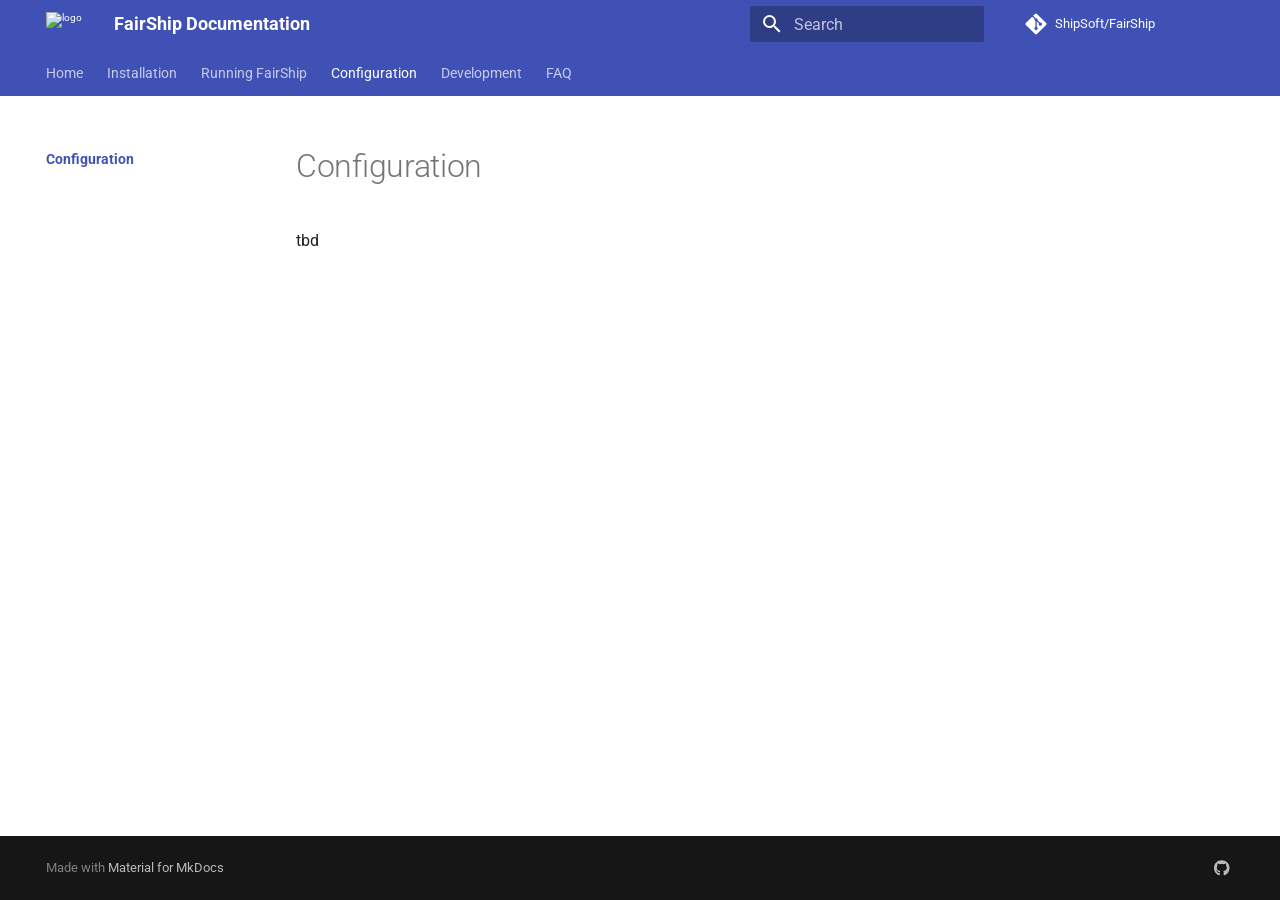
==== configuration/index.html @ b45bd94e "Deployed dbec555 with MkDocs version: 1.5.3" ====
<!doctype html>
<html lang="en" class="no-js">
  <head>
    
      <meta charset="utf-8">
      <meta name="viewport" content="width=device-width,initial-scale=1">
      
        <meta name="description" content="Official documentation for the FairShip simulation framework">
      
      
        <meta name="author" content="SHiP Collaboration">
      
      
      
        <link rel="prev" href="../running/">
      
      
        <link rel="next" href="../development/">
      
      
      <link rel="icon" href="https://ship.web.cern.ch/sites/default/files/favicon.ico">
      <meta name="generator" content="mkdocs-1.5.3, mkdocs-material-9.4.0">
    
    
      
        <title>Configuration - FairShip Documentation</title>
      
    
    
      <link rel="stylesheet" href="../assets/stylesheets/main.9f615399.min.css">
      
      


    
    
      
    
    
      
        
        
        <link rel="preconnect" href="https://fonts.gstatic.com" crossorigin>
        <link rel="stylesheet" href="https://fonts.googleapis.com/css?family=Roboto:300,300i,400,400i,700,700i%7CRoboto+Mono:400,400i,700,700i&display=fallback">
        <style>:root{--md-text-font:"Roboto";--md-code-font:"Roboto Mono"}</style>
      
    
    
    <script>__md_scope=new URL("..",location),__md_hash=e=>[...e].reduce((e,_)=>(e<<5)-e+_.charCodeAt(0),0),__md_get=(e,_=localStorage,t=__md_scope)=>JSON.parse(_.getItem(t.pathname+"."+e)),__md_set=(e,_,t=localStorage,a=__md_scope)=>{try{t.setItem(a.pathname+"."+e,JSON.stringify(_))}catch(e){}}</script>
    
      

    
    
    
  </head>
  
  
    <body dir="ltr">
  
    
    
      <script>var palette=__md_get("__palette");if(palette&&"object"==typeof palette.color)for(var key of Object.keys(palette.color))document.body.setAttribute("data-md-color-"+key,palette.color[key])</script>
    
    <input class="md-toggle" data-md-toggle="drawer" type="checkbox" id="__drawer" autocomplete="off">
    <input class="md-toggle" data-md-toggle="search" type="checkbox" id="__search" autocomplete="off">
    <label class="md-overlay" for="__drawer"></label>
    <div data-md-component="skip">
      
    </div>
    <div data-md-component="announce">
      
    </div>
    
    
      

<header class="md-header" data-md-component="header">
  <nav class="md-header__inner md-grid" aria-label="Header">
    <a href=".." title="FairShip Documentation" class="md-header__button md-logo" aria-label="FairShip Documentation" data-md-component="logo">
      
  <img src="https://ship.web.cern.ch/sites/default/files/SHIP_logo.png" alt="logo">

    </a>
    <label class="md-header__button md-icon" for="__drawer">
      
      <svg xmlns="http://www.w3.org/2000/svg" viewBox="0 0 24 24"><path d="M3 6h18v2H3V6m0 5h18v2H3v-2m0 5h18v2H3v-2Z"/></svg>
    </label>
    <div class="md-header__title" data-md-component="header-title">
      <div class="md-header__ellipsis">
        <div class="md-header__topic">
          <span class="md-ellipsis">
            FairShip Documentation
          </span>
        </div>
        <div class="md-header__topic" data-md-component="header-topic">
          <span class="md-ellipsis">
            
              Configuration
            
          </span>
        </div>
      </div>
    </div>
    
    
    
      <label class="md-header__button md-icon" for="__search">
        
        <svg xmlns="http://www.w3.org/2000/svg" viewBox="0 0 24 24"><path d="M9.5 3A6.5 6.5 0 0 1 16 9.5c0 1.61-.59 3.09-1.56 4.23l.27.27h.79l5 5-1.5 1.5-5-5v-.79l-.27-.27A6.516 6.516 0 0 1 9.5 16 6.5 6.5 0 0 1 3 9.5 6.5 6.5 0 0 1 9.5 3m0 2C7 5 5 7 5 9.5S7 14 9.5 14 14 12 14 9.5 12 5 9.5 5Z"/></svg>
      </label>
      <div class="md-search" data-md-component="search" role="dialog">
  <label class="md-search__overlay" for="__search"></label>
  <div class="md-search__inner" role="search">
    <form class="md-search__form" name="search">
      <input type="text" class="md-search__input" name="query" aria-label="Search" placeholder="Search" autocapitalize="off" autocorrect="off" autocomplete="off" spellcheck="false" data-md-component="search-query" required>
      <label class="md-search__icon md-icon" for="__search">
        
        <svg xmlns="http://www.w3.org/2000/svg" viewBox="0 0 24 24"><path d="M9.5 3A6.5 6.5 0 0 1 16 9.5c0 1.61-.59 3.09-1.56 4.23l.27.27h.79l5 5-1.5 1.5-5-5v-.79l-.27-.27A6.516 6.516 0 0 1 9.5 16 6.5 6.5 0 0 1 3 9.5 6.5 6.5 0 0 1 9.5 3m0 2C7 5 5 7 5 9.5S7 14 9.5 14 14 12 14 9.5 12 5 9.5 5Z"/></svg>
        
        <svg xmlns="http://www.w3.org/2000/svg" viewBox="0 0 24 24"><path d="M20 11v2H8l5.5 5.5-1.42 1.42L4.16 12l7.92-7.92L13.5 5.5 8 11h12Z"/></svg>
      </label>
      <nav class="md-search__options" aria-label="Search">
        
        <button type="reset" class="md-search__icon md-icon" title="Clear" aria-label="Clear" tabindex="-1">
          
          <svg xmlns="http://www.w3.org/2000/svg" viewBox="0 0 24 24"><path d="M19 6.41 17.59 5 12 10.59 6.41 5 5 6.41 10.59 12 5 17.59 6.41 19 12 13.41 17.59 19 19 17.59 13.41 12 19 6.41Z"/></svg>
        </button>
      </nav>
      
    </form>
    <div class="md-search__output">
      <div class="md-search__scrollwrap" data-md-scrollfix>
        <div class="md-search-result" data-md-component="search-result">
          <div class="md-search-result__meta">
            Initializing search
          </div>
          <ol class="md-search-result__list" role="presentation"></ol>
        </div>
      </div>
    </div>
  </div>
</div>
    
    
      <div class="md-header__source">
        <a href="https://github.com/ShipSoft/FairShip" title="Go to repository" class="md-source" data-md-component="source">
  <div class="md-source__icon md-icon">
    
    <svg xmlns="http://www.w3.org/2000/svg" viewBox="0 0 448 512"><!--! Font Awesome Free 6.4.2 by @fontawesome - https://fontawesome.com License - https://fontawesome.com/license/free (Icons: CC BY 4.0, Fonts: SIL OFL 1.1, Code: MIT License) Copyright 2023 Fonticons, Inc.--><path d="M439.55 236.05 244 40.45a28.87 28.87 0 0 0-40.81 0l-40.66 40.63 51.52 51.52c27.06-9.14 52.68 16.77 43.39 43.68l49.66 49.66c34.23-11.8 61.18 31 35.47 56.69-26.49 26.49-70.21-2.87-56-37.34L240.22 199v121.85c25.3 12.54 22.26 41.85 9.08 55a34.34 34.34 0 0 1-48.55 0c-17.57-17.6-11.07-46.91 11.25-56v-123c-20.8-8.51-24.6-30.74-18.64-45L142.57 101 8.45 235.14a28.86 28.86 0 0 0 0 40.81l195.61 195.6a28.86 28.86 0 0 0 40.8 0l194.69-194.69a28.86 28.86 0 0 0 0-40.81z"/></svg>
  </div>
  <div class="md-source__repository">
    ShipSoft/FairShip
  </div>
</a>
      </div>
    
  </nav>
  
</header>
    
    <div class="md-container" data-md-component="container">
      
      
        
          
            
<nav class="md-tabs" aria-label="Tabs" data-md-component="tabs">
  <div class="md-grid">
    <ul class="md-tabs__list">
      
        
  
  
  
    <li class="md-tabs__item">
      <a href=".." class="md-tabs__link">
        
  
    
  
  Home

      </a>
    </li>
  

      
        
  
  
  
    <li class="md-tabs__item">
      <a href="../installation/" class="md-tabs__link">
        
  
    
  
  Installation

      </a>
    </li>
  

      
        
  
  
  
    <li class="md-tabs__item">
      <a href="../running/" class="md-tabs__link">
        
  
    
  
  Running FairShip

      </a>
    </li>
  

      
        
  
  
    
  
  
    <li class="md-tabs__item md-tabs__item--active">
      <a href="./" class="md-tabs__link">
        
  
    
  
  Configuration

      </a>
    </li>
  

      
        
  
  
  
    <li class="md-tabs__item">
      <a href="../development/" class="md-tabs__link">
        
  
    
  
  Development

      </a>
    </li>
  

      
        
  
  
  
    <li class="md-tabs__item">
      <a href="../faq/" class="md-tabs__link">
        
  
    
  
  FAQ

      </a>
    </li>
  

      
    </ul>
  </div>
</nav>
          
        
      
      <main class="md-main" data-md-component="main">
        <div class="md-main__inner md-grid">
          
            
              
              <div class="md-sidebar md-sidebar--primary" data-md-component="sidebar" data-md-type="navigation" >
                <div class="md-sidebar__scrollwrap">
                  <div class="md-sidebar__inner">
                    


  


<nav class="md-nav md-nav--primary md-nav--lifted" aria-label="Navigation" data-md-level="0">
  <label class="md-nav__title" for="__drawer">
    <a href=".." title="FairShip Documentation" class="md-nav__button md-logo" aria-label="FairShip Documentation" data-md-component="logo">
      
  <img src="https://ship.web.cern.ch/sites/default/files/SHIP_logo.png" alt="logo">

    </a>
    FairShip Documentation
  </label>
  
    <div class="md-nav__source">
      <a href="https://github.com/ShipSoft/FairShip" title="Go to repository" class="md-source" data-md-component="source">
  <div class="md-source__icon md-icon">
    
    <svg xmlns="http://www.w3.org/2000/svg" viewBox="0 0 448 512"><!--! Font Awesome Free 6.4.2 by @fontawesome - https://fontawesome.com License - https://fontawesome.com/license/free (Icons: CC BY 4.0, Fonts: SIL OFL 1.1, Code: MIT License) Copyright 2023 Fonticons, Inc.--><path d="M439.55 236.05 244 40.45a28.87 28.87 0 0 0-40.81 0l-40.66 40.63 51.52 51.52c27.06-9.14 52.68 16.77 43.39 43.68l49.66 49.66c34.23-11.8 61.18 31 35.47 56.69-26.49 26.49-70.21-2.87-56-37.34L240.22 199v121.85c25.3 12.54 22.26 41.85 9.08 55a34.34 34.34 0 0 1-48.55 0c-17.57-17.6-11.07-46.91 11.25-56v-123c-20.8-8.51-24.6-30.74-18.64-45L142.57 101 8.45 235.14a28.86 28.86 0 0 0 0 40.81l195.61 195.6a28.86 28.86 0 0 0 40.8 0l194.69-194.69a28.86 28.86 0 0 0 0-40.81z"/></svg>
  </div>
  <div class="md-source__repository">
    ShipSoft/FairShip
  </div>
</a>
    </div>
  
  <ul class="md-nav__list" data-md-scrollfix>
    
      
      
  
  
  
    <li class="md-nav__item">
      <a href=".." class="md-nav__link">
        
  
  <span class="md-ellipsis">
    Home
  </span>
  

      </a>
    </li>
  

    
      
      
  
  
  
    <li class="md-nav__item">
      <a href="../installation/" class="md-nav__link">
        
  
  <span class="md-ellipsis">
    Installation
  </span>
  

      </a>
    </li>
  

    
      
      
  
  
  
    <li class="md-nav__item">
      <a href="../running/" class="md-nav__link">
        
  
  <span class="md-ellipsis">
    Running FairShip
  </span>
  

      </a>
    </li>
  

    
      
      
  
  
    
  
  
    <li class="md-nav__item md-nav__item--active">
      
      <input class="md-nav__toggle md-toggle" type="checkbox" id="__toc">
      
      
      
      <a href="./" class="md-nav__link md-nav__link--active">
        
  
  <span class="md-ellipsis">
    Configuration
  </span>
  

      </a>
      
    </li>
  

    
      
      
  
  
  
    <li class="md-nav__item">
      <a href="../development/" class="md-nav__link">
        
  
  <span class="md-ellipsis">
    Development
  </span>
  

      </a>
    </li>
  

    
      
      
  
  
  
    <li class="md-nav__item">
      <a href="../faq/" class="md-nav__link">
        
  
  <span class="md-ellipsis">
    FAQ
  </span>
  

      </a>
    </li>
  

    
  </ul>
</nav>
                  </div>
                </div>
              </div>
            
            
              
              <div class="md-sidebar md-sidebar--secondary" data-md-component="sidebar" data-md-type="toc" >
                <div class="md-sidebar__scrollwrap">
                  <div class="md-sidebar__inner">
                    

<nav class="md-nav md-nav--secondary" aria-label="Table of contents">
  
  
  
  
</nav>
                  </div>
                </div>
              </div>
            
          
          
            <div class="md-content" data-md-component="content">
              <article class="md-content__inner md-typeset">
                
                  

  
  


  <h1>Configuration</h1>

<p>tbd</p>





                
              </article>
            </div>
          
          
        </div>
        
      </main>
      
        <footer class="md-footer">
  
  <div class="md-footer-meta md-typeset">
    <div class="md-footer-meta__inner md-grid">
      <div class="md-copyright">
  
  
    Made with
    <a href="https://squidfunk.github.io/mkdocs-material/" target="_blank" rel="noopener">
      Material for MkDocs
    </a>
  
</div>
      
        <div class="md-social">
  
    
    
    
    
      
      
    
    <a href="https://github.com/ShipSoft/FairShip" target="_blank" rel="noopener" title="github.com" class="md-social__link">
      <svg xmlns="http://www.w3.org/2000/svg" viewBox="0 0 496 512"><!--! Font Awesome Free 6.4.2 by @fontawesome - https://fontawesome.com License - https://fontawesome.com/license/free (Icons: CC BY 4.0, Fonts: SIL OFL 1.1, Code: MIT License) Copyright 2023 Fonticons, Inc.--><path d="M165.9 397.4c0 2-2.3 3.6-5.2 3.6-3.3.3-5.6-1.3-5.6-3.6 0-2 2.3-3.6 5.2-3.6 3-.3 5.6 1.3 5.6 3.6zm-31.1-4.5c-.7 2 1.3 4.3 4.3 4.9 2.6 1 5.6 0 6.2-2s-1.3-4.3-4.3-5.2c-2.6-.7-5.5.3-6.2 2.3zm44.2-1.7c-2.9.7-4.9 2.6-4.6 4.9.3 2 2.9 3.3 5.9 2.6 2.9-.7 4.9-2.6 4.6-4.6-.3-1.9-3-3.2-5.9-2.9zM244.8 8C106.1 8 0 113.3 0 252c0 110.9 69.8 205.8 169.5 239.2 12.8 2.3 17.3-5.6 17.3-12.1 0-6.2-.3-40.4-.3-61.4 0 0-70 15-84.7-29.8 0 0-11.4-29.1-27.8-36.6 0 0-22.9-15.7 1.6-15.4 0 0 24.9 2 38.6 25.8 21.9 38.6 58.6 27.5 72.9 20.9 2.3-16 8.8-27.1 16-33.7-55.9-6.2-112.3-14.3-112.3-110.5 0-27.5 7.6-41.3 23.6-58.9-2.6-6.5-11.1-33.3 2.6-67.9 20.9-6.5 69 27 69 27 20-5.6 41.5-8.5 62.8-8.5s42.8 2.9 62.8 8.5c0 0 48.1-33.6 69-27 13.7 34.7 5.2 61.4 2.6 67.9 16 17.7 25.8 31.5 25.8 58.9 0 96.5-58.9 104.2-114.8 110.5 9.2 7.9 17 22.9 17 46.4 0 33.7-.3 75.4-.3 83.6 0 6.5 4.6 14.4 17.3 12.1C428.2 457.8 496 362.9 496 252 496 113.3 383.5 8 244.8 8zM97.2 352.9c-1.3 1-1 3.3.7 5.2 1.6 1.6 3.9 2.3 5.2 1 1.3-1 1-3.3-.7-5.2-1.6-1.6-3.9-2.3-5.2-1zm-10.8-8.1c-.7 1.3.3 2.9 2.3 3.9 1.6 1 3.6.7 4.3-.7.7-1.3-.3-2.9-2.3-3.9-2-.6-3.6-.3-4.3.7zm32.4 35.6c-1.6 1.3-1 4.3 1.3 6.2 2.3 2.3 5.2 2.6 6.5 1 1.3-1.3.7-4.3-1.3-6.2-2.2-2.3-5.2-2.6-6.5-1zm-11.4-14.7c-1.6 1-1.6 3.6 0 5.9 1.6 2.3 4.3 3.3 5.6 2.3 1.6-1.3 1.6-3.9 0-6.2-1.4-2.3-4-3.3-5.6-2z"/></svg>
    </a>
  
</div>
      
    </div>
  </div>
</footer>
      
    </div>
    <div class="md-dialog" data-md-component="dialog">
      <div class="md-dialog__inner md-typeset"></div>
    </div>
    
    <script id="__config" type="application/json">{"base": "..", "features": ["navigation.tabs", "navigation.sections", "navigation.expand", "navigation.instant", "content.code.copy", "search.highlight"], "search": "../assets/javascripts/workers/search.a264c092.min.js", "translations": {"clipboard.copied": "Copied to clipboard", "clipboard.copy": "Copy to clipboard", "search.result.more.one": "1 more on this page", "search.result.more.other": "# more on this page", "search.result.none": "No matching documents", "search.result.one": "1 matching document", "search.result.other": "# matching documents", "search.result.placeholder": "Type to start searching", "search.result.term.missing": "Missing", "select.version": "Select version"}}</script>
    
    
      <script src="../assets/javascripts/bundle.4e0fa4ba.min.js"></script>
      
    
  </body>
</html>
---- assets/stylesheets/main.9f615399.min.css ----
@charset "UTF-8";html{-webkit-text-size-adjust:none;-moz-text-size-adjust:none;text-size-adjust:none;box-sizing:border-box}*,:after,:before{box-sizing:inherit}@media (prefers-reduced-motion){*,:after,:before{transition:none!important}}body{margin:0}a,button,input,label{-webkit-tap-highlight-color:transparent}a{color:inherit;text-decoration:none}hr{border:0;box-sizing:initial;display:block;height:.05rem;overflow:visible;padding:0}small{font-size:80%}sub,sup{line-height:1em}img{border-style:none}table{border-collapse:initial;border-spacing:0}td,th{font-weight:400;vertical-align:top}button{background:#0000;border:0;font-family:inherit;font-size:inherit;margin:0;padding:0}input{border:0;outline:none}:root{--md-primary-fg-color:#4051b5;--md-primary-fg-color--light:#5d6cc0;--md-primary-fg-color--dark:#303fa1;--md-primary-bg-color:#fff;--md-primary-bg-color--light:#ffffffb3;--md-accent-fg-color:#526cfe;--md-accent-fg-color--transparent:#526cfe1a;--md-accent-bg-color:#fff;--md-accent-bg-color--light:#ffffffb3}[data-md-color-scheme=default]{color-scheme:light}[data-md-color-scheme=default] img[src$="#gh-dark-mode-only"],[data-md-color-scheme=default] img[src$="#only-dark"]{display:none}:root,[data-md-color-scheme=default]{--md-hue:230;--md-default-fg-color:#000000de;--md-default-fg-color--light:#0000008a;--md-default-fg-color--lighter:#00000052;--md-default-fg-color--lightest:#00000012;--md-default-bg-color:#fff;--md-default-bg-color--light:#ffffffb3;--md-default-bg-color--lighter:#ffffff4d;--md-default-bg-color--lightest:#ffffff1f;--md-code-fg-color:#36464e;--md-code-bg-color:#f5f5f5;--md-code-hl-color:#4287ff;--md-code-hl-color--light:#4287ff1a;--md-code-hl-number-color:#d52a2a;--md-code-hl-special-color:#db1457;--md-code-hl-function-color:#a846b9;--md-code-hl-constant-color:#6e59d9;--md-code-hl-keyword-color:#3f6ec6;--md-code-hl-string-color:#1c7d4d;--md-code-hl-name-color:var(--md-code-fg-color);--md-code-hl-operator-color:var(--md-default-fg-color--light);--md-code-hl-punctuation-color:var(--md-default-fg-color--light);--md-code-hl-comment-color:var(--md-default-fg-color--light);--md-code-hl-generic-color:var(--md-default-fg-color--light);--md-code-hl-variable-color:var(--md-default-fg-color--light);--md-typeset-color:var(--md-default-fg-color);--md-typeset-a-color:var(--md-primary-fg-color);--md-typeset-del-color:#f5503d26;--md-typeset-ins-color:#0bd57026;--md-typeset-kbd-color:#fafafa;--md-typeset-kbd-accent-color:#fff;--md-typeset-kbd-border-color:#b8b8b8;--md-typeset-mark-color:#ffff0080;--md-typeset-strong-color:var(--md-default-fg-color);--md-typeset-table-color:#0000001f;--md-typeset-table-color--light:rgba(0,0,0,.035);--md-admonition-fg-color:var(--md-default-fg-color);--md-admonition-bg-color:var(--md-default-bg-color);--md-warning-fg-color:#000000de;--md-warning-bg-color:#ff9;--md-footer-fg-color:#fff;--md-footer-fg-color--light:#ffffffb3;--md-footer-fg-color--lighter:#ffffff73;--md-footer-bg-color:#000000de;--md-footer-bg-color--dark:#00000052;--md-shadow-z1:0 0.2rem 0.5rem #0000000d,0 0 0.05rem #0000001a;--md-shadow-z2:0 0.2rem 0.5rem #0000001a,0 0 0.05rem #00000040;--md-shadow-z3:0 0.2rem 0.5rem #0003,0 0 0.05rem #00000059}.md-icon svg{fill:currentcolor;display:block;height:1.2rem;width:1.2rem}body{-webkit-font-smoothing:antialiased;-moz-osx-font-smoothing:grayscale;--md-text-font-family:var(--md-text-font,_),-apple-system,BlinkMacSystemFont,Helvetica,Arial,sans-serif;--md-code-font-family:var(--md-code-font,_),SFMono-Regular,Consolas,Menlo,monospace}aside,body,input{font-feature-settings:"kern","liga";color:var(--md-typeset-color);font-family:var(--md-text-font-family)}code,kbd,pre{font-feature-settings:"kern";font-family:var(--md-code-font-family)}:root{--md-typeset-table-sort-icon:url('data:image/svg+xml;charset=utf-8,<svg xmlns="http://www.w3.org/2000/svg" viewBox="0 0 24 24"><path d="m18 21-4-4h3V7h-3l4-4 4 4h-3v10h3M2 19v-2h10v2M2 13v-2h7v2M2 7V5h4v2H2Z"/></svg>');--md-typeset-table-sort-icon--asc:url('data:image/svg+xml;charset=utf-8,<svg xmlns="http://www.w3.org/2000/svg" viewBox="0 0 24 24"><path d="M19 17h3l-4 4-4-4h3V3h2M2 17h10v2H2M6 5v2H2V5m0 6h7v2H2v-2Z"/></svg>');--md-typeset-table-sort-icon--desc:url('data:image/svg+xml;charset=utf-8,<svg xmlns="http://www.w3.org/2000/svg" viewBox="0 0 24 24"><path d="M19 7h3l-4-4-4 4h3v14h2M2 17h10v2H2M6 5v2H2V5m0 6h7v2H2v-2Z"/></svg>')}.md-typeset{-webkit-print-color-adjust:exact;color-adjust:exact;font-size:.8rem;line-height:1.6}@media print{.md-typeset{font-size:.68rem}}.md-typeset blockquote,.md-typeset dl,.md-typeset figure,.md-typeset ol,.md-typeset pre,.md-typeset ul{margin-bottom:1em;margin-top:1em}.md-typeset h1{color:var(--md-default-fg-color--light);font-size:2em;line-height:1.3;margin:0 0 1.25em}.md-typeset h1,.md-typeset h2{font-weight:300;letter-spacing:-.01em}.md-typeset h2{font-size:1.5625em;line-height:1.4;margin:1.6em 0 .64em}.md-typeset h3{font-size:1.25em;font-weight:400;letter-spacing:-.01em;line-height:1.5;margin:1.6em 0 .8em}.md-typeset h2+h3{margin-top:.8em}.md-typeset h4{font-weight:700;letter-spacing:-.01em;margin:1em 0}.md-typeset h5,.md-typeset h6{color:var(--md-default-fg-color--light);font-size:.8em;font-weight:700;letter-spacing:-.01em;margin:1.25em 0}.md-typeset h5{text-transform:uppercase}.md-typeset hr{border-bottom:.05rem solid var(--md-default-fg-color--lightest);display:flow-root;margin:1.5em 0}.md-typeset a{color:var(--md-typeset-a-color);word-break:break-word}.md-typeset a,.md-typeset a:before{transition:color 125ms}.md-typeset a:focus,.md-typeset a:hover{color:var(--md-accent-fg-color)}.md-typeset a:focus code,.md-typeset a:hover code{background-color:var(--md-accent-fg-color--transparent)}.md-typeset a code{color:currentcolor;transition:background-color 125ms}.md-typeset a strong{color:currentcolor}.md-typeset a.focus-visible{outline-color:var(--md-accent-fg-color);outline-offset:.2rem}.md-typeset code,.md-typeset kbd,.md-typeset pre{color:var(--md-code-fg-color);direction:ltr;font-variant-ligatures:none}@media print{.md-typeset code,.md-typeset kbd,.md-typeset pre{white-space:pre-wrap}}.md-typeset code{background-color:var(--md-code-bg-color);border-radius:.1rem;-webkit-box-decoration-break:clone;box-decoration-break:clone;font-size:.85em;padding:0 .2941176471em;word-break:break-word}.md-typeset code:not(.focus-visible){-webkit-tap-highlight-color:transparent;outline:none}.md-typeset pre{display:flow-root;line-height:1.4;position:relative}.md-typeset pre>code{-webkit-box-decoration-break:slice;box-decoration-break:slice;box-shadow:none;display:block;margin:0;outline-color:var(--md-accent-fg-color);overflow:auto;padding:.7720588235em 1.1764705882em;scrollbar-color:var(--md-default-fg-color--lighter) #0000;scrollbar-width:thin;touch-action:auto;word-break:normal}.md-typeset pre>code:hover{scrollbar-color:var(--md-accent-fg-color) #0000}.md-typeset pre>code::-webkit-scrollbar{height:.2rem;width:.2rem}.md-typeset pre>code::-webkit-scrollbar-thumb{background-color:var(--md-default-fg-color--lighter)}.md-typeset pre>code::-webkit-scrollbar-thumb:hover{background-color:var(--md-accent-fg-color)}.md-typeset kbd{background-color:var(--md-typeset-kbd-color);border-radius:.1rem;box-shadow:0 .1rem 0 .05rem var(--md-typeset-kbd-border-color),0 .1rem 0 var(--md-typeset-kbd-border-color),0 -.1rem .2rem var(--md-typeset-kbd-accent-color) inset;color:var(--md-default-fg-color);display:inline-block;font-size:.75em;padding:0 .6666666667em;vertical-align:text-top;word-break:break-word}.md-typeset mark{background-color:var(--md-typeset-mark-color);-webkit-box-decoration-break:clone;box-decoration-break:clone;color:inherit;word-break:break-word}.md-typeset abbr{border-bottom:.05rem dotted var(--md-default-fg-color--light);cursor:help;text-decoration:none}@media (hover:none){.md-typeset abbr[title]:focus:after,.md-typeset abbr[title]:hover:after{background-color:var(--md-default-fg-color);border-radius:.1rem;box-shadow:var(--md-shadow-z3);color:var(--md-default-bg-color);content:attr(title);font-size:.7rem;left:.8rem;margin-top:2em;padding:.2rem .3rem;position:absolute;right:.8rem}}.md-typeset small{opacity:.75}[dir=ltr] .md-typeset sub,[dir=ltr] .md-typeset sup{margin-left:.078125em}[dir=rtl] .md-typeset sub,[dir=rtl] .md-typeset sup{margin-right:.078125em}.md-typeset strong{color:var(--md-typeset-strong-color)}[dir=ltr] .md-typeset blockquote{padding-left:.6rem}[dir=rtl] .md-typeset blockquote{padding-right:.6rem}[dir=ltr] .md-typeset blockquote{border-left:.2rem solid var(--md-default-fg-color--lighter)}[dir=rtl] .md-typeset blockquote{border-right:.2rem solid var(--md-default-fg-color--lighter)}.md-typeset blockquote{color:var(--md-default-fg-color--light);margin-left:0;margin-right:0}.md-typeset ul{list-style-type:disc}[dir=ltr] .md-typeset ol,[dir=ltr] .md-typeset ul{margin-left:.625em}[dir=rtl] .md-typeset ol,[dir=rtl] .md-typeset ul{margin-right:.625em}.md-typeset ol,.md-typeset ul{padding:0}.md-typeset ol:not([hidden]),.md-typeset ul:not([hidden]){display:flow-root}.md-typeset ol ol,.md-typeset ul ol{list-style-type:lower-alpha}.md-typeset ol ol ol,.md-typeset ul ol ol{list-style-type:lower-roman}[dir=ltr] .md-typeset ol li,[dir=ltr] .md-typeset ul li{margin-left:1.25em}[dir=rtl] .md-typeset ol li,[dir=rtl] .md-typeset ul li{margin-right:1.25em}.md-typeset ol li,.md-typeset ul li{margin-bottom:.5em}.md-typeset ol li blockquote,.md-typeset ol li p,.md-typeset ul li blockquote,.md-typeset ul li p{margin:.5em 0}.md-typeset ol li:last-child,.md-typeset ul li:last-child{margin-bottom:0}[dir=ltr] .md-typeset ol li ol,[dir=ltr] .md-typeset ol li ul,[dir=ltr] .md-typeset ul li ol,[dir=ltr] .md-typeset ul li ul{margin-left:.625em}[dir=rtl] .md-typeset ol li ol,[dir=rtl] .md-typeset ol li ul,[dir=rtl] .md-typeset ul li ol,[dir=rtl] .md-typeset ul li ul{margin-right:.625em}.md-typeset ol li ol,.md-typeset ol li ul,.md-typeset ul li ol,.md-typeset ul li ul{margin-bottom:.5em;margin-top:.5em}[dir=ltr] .md-typeset dd{margin-left:1.875em}[dir=rtl] .md-typeset dd{margin-right:1.875em}.md-typeset dd{margin-bottom:1.5em;margin-top:1em}.md-typeset img,.md-typeset svg,.md-typeset video{height:auto;max-width:100%}.md-typeset img[align=left]{margin:1em 1em 1em 0}.md-typeset img[align=right]{margin:1em 0 1em 1em}.md-typeset img[align]:only-child{margin-top:0}.md-typeset figure{display:flow-root;margin:1em auto;max-width:100%;text-align:center;width:-webkit-fit-content;width:-moz-fit-content;width:fit-content}.md-typeset figure img{display:block}.md-typeset figcaption{font-style:italic;margin:1em auto;max-width:24rem}.md-typeset iframe{max-width:100%}.md-typeset table:not([class]){background-color:var(--md-default-bg-color);border:.05rem solid var(--md-typeset-table-color);border-radius:.1rem;display:inline-block;font-size:.64rem;max-width:100%;overflow:auto;touch-action:auto}@media print{.md-typeset table:not([class]){display:table}}.md-typeset table:not([class])+*{margin-top:1.5em}.md-typeset table:not([class]) td>:first-child,.md-typeset table:not([class]) th>:first-child{margin-top:0}.md-typeset table:not([class]) td>:last-child,.md-typeset table:not([class]) th>:last-child{margin-bottom:0}.md-typeset table:not([class]) td:not([align]),.md-typeset table:not([class]) th:not([align]){text-align:left}[dir=rtl] .md-typeset table:not([class]) td:not([align]),[dir=rtl] .md-typeset table:not([class]) th:not([align]){text-align:right}.md-typeset table:not([class]) th{font-weight:700;min-width:5rem;padding:.9375em 1.25em;vertical-align:top}.md-typeset table:not([class]) td{border-top:.05rem solid var(--md-typeset-table-color);padding:.9375em 1.25em;vertical-align:top}.md-typeset table:not([class]) tbody tr{transition:background-color 125ms}.md-typeset table:not([class]) tbody tr:hover{background-color:var(--md-typeset-table-color--light);box-shadow:0 .05rem 0 var(--md-default-bg-color) inset}.md-typeset table:not([class]) a{word-break:normal}.md-typeset table th[role=columnheader]{cursor:pointer}[dir=ltr] .md-typeset table th[role=columnheader]:after{margin-left:.5em}[dir=rtl] .md-typeset table th[role=columnheader]:after{margin-right:.5em}.md-typeset table th[role=columnheader]:after{content:"";display:inline-block;height:1.2em;-webkit-mask-image:var(--md-typeset-table-sort-icon);mask-image:var(--md-typeset-table-sort-icon);-webkit-mask-repeat:no-repeat;mask-repeat:no-repeat;-webkit-mask-size:contain;mask-size:contain;transition:background-color 125ms;vertical-align:text-bottom;width:1.2em}.md-typeset table th[role=columnheader]:hover:after{background-color:var(--md-default-fg-color--lighter)}.md-typeset table th[role=columnheader][aria-sort=ascending]:after{background-color:var(--md-default-fg-color--light);-webkit-mask-image:var(--md-typeset-table-sort-icon--asc);mask-image:var(--md-typeset-table-sort-icon--asc)}.md-typeset table th[role=columnheader][aria-sort=descending]:after{background-color:var(--md-default-fg-color--light);-webkit-mask-image:var(--md-typeset-table-sort-icon--desc);mask-image:var(--md-typeset-table-sort-icon--desc)}.md-typeset__scrollwrap{margin:1em -.8rem;overflow-x:auto;touch-action:auto}.md-typeset__table{display:inline-block;margin-bottom:.5em;padding:0 .8rem}@media print{.md-typeset__table{display:block}}html .md-typeset__table table{display:table;margin:0;overflow:hidden;width:100%}@media screen and (max-width:44.9375em){.md-content__inner>pre{margin:1em -.8rem}.md-content__inner>pre code{border-radius:0}}.md-typeset .md-author{display:block;flex-shrink:0;height:1.6rem;overflow:hidden;position:relative;transition:color 125ms,transform 125ms;width:1.6rem}.md-typeset .md-author img{border-radius:100%;display:block}.md-typeset .md-author--more{background:var(--md-default-fg-color--lightest);color:var(--md-default-fg-color--lighter);font-size:.6rem;font-weight:700;line-height:1.6rem;text-align:center}.md-typeset .md-author--long{height:2.4rem;width:2.4rem}.md-typeset a.md-author{transform:scale(1)}.md-typeset a.md-author img{filter:grayscale(100%) opacity(75%);transition:filter 125ms}.md-typeset a.md-author:focus,.md-typeset a.md-author:hover{transform:scale(1.1);z-index:1}.md-typeset a.md-author:focus img,.md-typeset a.md-author:hover img{filter:grayscale(0)}.md-banner{background-color:var(--md-footer-bg-color);color:var(--md-footer-fg-color);overflow:auto}@media print{.md-banner{display:none}}.md-banner--warning{background-color:var(--md-warning-bg-color);color:var(--md-warning-fg-color)}.md-banner__inner{font-size:.7rem;margin:.6rem auto;padding:0 .8rem}[dir=ltr] .md-banner__button{float:right}[dir=rtl] .md-banner__button{float:left}.md-banner__button{color:inherit;cursor:pointer;transition:opacity .25s}.no-js .md-banner__button{display:none}.md-banner__button:hover{opacity:.7}html{font-size:125%;height:100%;overflow-x:hidden}@media screen and (min-width:100em){html{font-size:137.5%}}@media screen and (min-width:125em){html{font-size:150%}}body{background-color:var(--md-default-bg-color);display:flex;flex-direction:column;font-size:.5rem;min-height:100%;position:relative;width:100%}@media print{body{display:block}}@media screen and (max-width:59.9375em){body[data-md-scrolllock]{position:fixed}}.md-grid{margin-left:auto;margin-right:auto;max-width:61rem}.md-container{display:flex;flex-direction:column;flex-grow:1}@media print{.md-container{display:block}}.md-main{flex-grow:1}.md-main__inner{display:flex;height:100%;margin-top:1.5rem}.md-ellipsis{overflow:hidden;text-overflow:ellipsis}.md-toggle{display:none}.md-option{height:0;opacity:0;position:absolute;width:0}.md-option:checked+label:not([hidden]){display:block}.md-option.focus-visible+label{outline-color:var(--md-accent-fg-color);outline-style:auto}.md-skip{background-color:var(--md-default-fg-color);border-radius:.1rem;color:var(--md-default-bg-color);font-size:.64rem;margin:.5rem;opacity:0;outline-color:var(--md-accent-fg-color);padding:.3rem .5rem;position:fixed;transform:translateY(.4rem);z-index:-1}.md-skip:focus{opacity:1;transform:translateY(0);transition:transform .25s cubic-bezier(.4,0,.2,1),opacity 175ms 75ms;z-index:10}@page{margin:25mm}:root{--md-clipboard-icon:url('data:image/svg+xml;charset=utf-8,<svg xmlns="http://www.w3.org/2000/svg" viewBox="0 0 24 24"><path d="M19 21H8V7h11m0-2H8a2 2 0 0 0-2 2v14a2 2 0 0 0 2 2h11a2 2 0 0 0 2-2V7a2 2 0 0 0-2-2m-3-4H4a2 2 0 0 0-2 2v14h2V3h12V1Z"/></svg>')}.md-clipboard{border-radius:.1rem;color:var(--md-default-fg-color--lightest);cursor:pointer;height:1.5em;outline-color:var(--md-accent-fg-color);outline-offset:.1rem;position:absolute;right:.5em;top:.5em;transition:color .25s;width:1.5em;z-index:1}@media print{.md-clipboard{display:none}}.md-clipboard:not(.focus-visible){-webkit-tap-highlight-color:transparent;outline:none}:hover>.md-clipboard{color:var(--md-default-fg-color--light)}.md-clipboard:focus,.md-clipboard:hover{color:var(--md-accent-fg-color)}.md-clipboard:after{background-color:currentcolor;content:"";display:block;height:1.125em;margin:0 auto;-webkit-mask-image:var(--md-clipboard-icon);mask-image:var(--md-clipboard-icon);-webkit-mask-position:center;mask-position:center;-webkit-mask-repeat:no-repeat;mask-repeat:no-repeat;-webkit-mask-size:contain;mask-size:contain;width:1.125em}.md-clipboard--inline{cursor:pointer}.md-clipboard--inline code{transition:color .25s,background-color .25s}.md-clipboard--inline:focus code,.md-clipboard--inline:hover code{background-color:var(--md-accent-fg-color--transparent);color:var(--md-accent-fg-color)}@keyframes consent{0%{opacity:0;transform:translateY(100%)}to{opacity:1;transform:translateY(0)}}@keyframes overlay{0%{opacity:0}to{opacity:1}}.md-consent__overlay{animation:overlay .25s both;-webkit-backdrop-filter:blur(.1rem);backdrop-filter:blur(.1rem);background-color:#0000008a;height:100%;opacity:1;position:fixed;top:0;width:100%;z-index:5}.md-consent__inner{animation:consent .5s cubic-bezier(.1,.7,.1,1) both;background-color:var(--md-default-bg-color);border:0;border-radius:.1rem;bottom:0;box-shadow:0 0 .2rem #0000001a,0 .2rem .4rem #0003;max-height:100%;overflow:auto;padding:0;position:fixed;width:100%;z-index:5}.md-consent__form{padding:.8rem}.md-consent__settings{display:none;margin:1em 0}input:checked+.md-consent__settings{display:block}.md-consent__controls{margin-bottom:.8rem}.md-typeset .md-consent__controls .md-button{display:inline}@media screen and (max-width:44.9375em){.md-typeset .md-consent__controls .md-button{display:block;margin-top:.4rem;text-align:center;width:100%}}.md-consent label{cursor:pointer}.md-content{flex-grow:1;min-width:0}.md-content__inner{margin:0 .8rem 1.2rem;padding-top:.6rem}@media screen and (min-width:76.25em){[dir=ltr] .md-sidebar--primary:not([hidden])~.md-content>.md-content__inner{margin-left:1.2rem}[dir=ltr] .md-sidebar--secondary:not([hidden])~.md-content>.md-content__inner,[dir=rtl] .md-sidebar--primary:not([hidden])~.md-content>.md-content__inner{margin-right:1.2rem}[dir=rtl] .md-sidebar--secondary:not([hidden])~.md-content>.md-content__inner{margin-left:1.2rem}}.md-content__inner:before{content:"";display:block;height:.4rem}.md-content__inner>:last-child{margin-bottom:0}[dir=ltr] .md-content__button{float:right}[dir=rtl] .md-content__button{float:left}[dir=ltr] .md-content__button{margin-left:.4rem}[dir=rtl] .md-content__button{margin-right:.4rem}.md-content__button{margin:.4rem 0;padding:0}@media print{.md-content__button{display:none}}.md-typeset .md-content__button{color:var(--md-default-fg-color--lighter)}.md-content__button svg{display:inline;vertical-align:top}[dir=rtl] .md-content__button svg{transform:scaleX(-1)}[dir=ltr] .md-dialog{right:.8rem}[dir=rtl] .md-dialog{left:.8rem}.md-dialog{background-color:var(--md-default-fg-color);border-radius:.1rem;bottom:.8rem;box-shadow:var(--md-shadow-z3);min-width:11.1rem;opacity:0;padding:.4rem .6rem;pointer-events:none;position:fixed;transform:translateY(100%);transition:transform 0ms .4s,opacity .4s;z-index:4}@media print{.md-dialog{display:none}}.md-dialog--active{opacity:1;pointer-events:auto;transform:translateY(0);transition:transform .4s cubic-bezier(.075,.85,.175,1),opacity .4s}.md-dialog__inner{color:var(--md-default-bg-color);font-size:.7rem}.md-feedback{margin:2em 0 1em;text-align:center}.md-feedback fieldset{border:none;margin:0;padding:0}.md-feedback__title{font-weight:700;margin:1em auto}.md-feedback__inner{position:relative}.md-feedback__list{align-content:baseline;display:flex;flex-wrap:wrap;justify-content:center;position:relative}.md-feedback__list:hover .md-icon:not(:disabled){color:var(--md-default-fg-color--lighter)}:disabled .md-feedback__list{min-height:1.8rem}.md-feedback__icon{color:var(--md-default-fg-color--light);cursor:pointer;flex-shrink:0;margin:0 .1rem;transition:color 125ms}.md-feedback__icon:not(:disabled).md-icon:hover{color:var(--md-accent-fg-color)}.md-feedback__icon:disabled{color:var(--md-default-fg-color--lightest);pointer-events:none}.md-feedback__note{opacity:0;position:relative;transform:translateY(.4rem);transition:transform .4s cubic-bezier(.1,.7,.1,1),opacity .15s}.md-feedback__note>*{margin:0 auto;max-width:16rem}:disabled .md-feedback__note{opacity:1;transform:translateY(0)}.md-footer{background-color:var(--md-footer-bg-color);color:var(--md-footer-fg-color)}@media print{.md-footer{display:none}}.md-footer__inner{justify-content:space-between;overflow:auto;padding:.2rem}.md-footer__inner:not([hidden]){display:flex}.md-footer__link{align-items:end;display:flex;flex-grow:0.01;margin-bottom:.4rem;margin-top:1rem;max-width:100%;outline-color:var(--md-accent-fg-color);overflow:hidden;transition:opacity .25s}.md-footer__link:focus,.md-footer__link:hover{opacity:.7}[dir=rtl] .md-footer__link svg{transform:scaleX(-1)}@media screen and (max-width:44.9375em){.md-footer__link--prev{flex-shrink:0}.md-footer__link--prev .md-footer__title{display:none}}[dir=ltr] .md-footer__link--next{margin-left:auto}[dir=rtl] .md-footer__link--next{margin-right:auto}.md-footer__link--next{text-align:right}[dir=rtl] .md-footer__link--next{text-align:left}.md-footer__title{flex-grow:1;font-size:.9rem;margin-bottom:.7rem;max-width:calc(100% - 2.4rem);padding:0 1rem;white-space:nowrap}.md-footer__button{margin:.2rem;padding:.4rem}.md-footer__direction{font-size:.64rem;opacity:.7}.md-footer-meta{background-color:var(--md-footer-bg-color--dark)}.md-footer-meta__inner{display:flex;flex-wrap:wrap;justify-content:space-between;padding:.2rem}html .md-footer-meta.md-typeset a{color:var(--md-footer-fg-color--light)}html .md-footer-meta.md-typeset a:focus,html .md-footer-meta.md-typeset a:hover{color:var(--md-footer-fg-color)}.md-copyright{color:var(--md-footer-fg-color--lighter);font-size:.64rem;margin:auto .6rem;padding:.4rem 0;width:100%}@media screen and (min-width:45em){.md-copyright{width:auto}}.md-copyright__highlight{color:var(--md-footer-fg-color--light)}.md-social{display:inline-flex;gap:.2rem;margin:0 .4rem;padding:.2rem 0 .6rem}@media screen and (min-width:45em){.md-social{padding:.6rem 0}}.md-social__link{display:inline-block;height:1.6rem;text-align:center;width:1.6rem}.md-social__link:before{line-height:1.9}.md-social__link svg{fill:currentcolor;max-height:.8rem;vertical-align:-25%}.md-typeset .md-button{border:.1rem solid;border-radius:.1rem;color:var(--md-primary-fg-color);cursor:pointer;display:inline-block;font-weight:700;padding:.625em 2em;transition:color 125ms,background-color 125ms,border-color 125ms}.md-typeset .md-button--primary{background-color:var(--md-primary-fg-color);border-color:var(--md-primary-fg-color);color:var(--md-primary-bg-color)}.md-typeset .md-button:focus,.md-typeset .md-button:hover{background-color:var(--md-accent-fg-color);border-color:var(--md-accent-fg-color);color:var(--md-accent-bg-color)}[dir=ltr] .md-typeset .md-input{border-top-left-radius:.1rem}[dir=ltr] .md-typeset .md-input,[dir=rtl] .md-typeset .md-input{border-top-right-radius:.1rem}[dir=rtl] .md-typeset .md-input{border-top-left-radius:.1rem}.md-typeset .md-input{border-bottom:.1rem solid var(--md-default-fg-color--lighter);box-shadow:var(--md-shadow-z1);font-size:.8rem;height:1.8rem;padding:0 .6rem;transition:border .25s,box-shadow .25s}.md-typeset .md-input:focus,.md-typeset .md-input:hover{border-bottom-color:var(--md-accent-fg-color);box-shadow:var(--md-shadow-z2)}.md-typeset .md-input--stretch{width:100%}.md-header{background-color:var(--md-primary-fg-color);box-shadow:0 0 .2rem #0000,0 .2rem .4rem #0000;color:var(--md-primary-bg-color);display:block;left:0;position:sticky;right:0;top:0;z-index:4}@media print{.md-header{display:none}}.md-header[hidden]{transform:translateY(-100%);transition:transform .25s cubic-bezier(.8,0,.6,1),box-shadow .25s}.md-header--shadow{box-shadow:0 0 .2rem #0000001a,0 .2rem .4rem #0003;transition:transform .25s cubic-bezier(.1,.7,.1,1),box-shadow .25s}.md-header__inner{align-items:center;display:flex;padding:0 .2rem}.md-header__button{color:currentcolor;cursor:pointer;margin:.2rem;outline-color:var(--md-accent-fg-color);padding:.4rem;position:relative;transition:opacity .25s;vertical-align:middle;z-index:1}.md-header__button:hover{opacity:.7}.md-header__button:not([hidden]){display:inline-block}.md-header__button:not(.focus-visible){-webkit-tap-highlight-color:transparent;outline:none}.md-header__button.md-logo{margin:.2rem;padding:.4rem}@media screen and (max-width:76.1875em){.md-header__button.md-logo{display:none}}.md-header__button.md-logo img,.md-header__button.md-logo svg{fill:currentcolor;display:block;height:1.2rem;width:auto}@media screen and (min-width:60em){.md-header__button[for=__search]{display:none}}.no-js .md-header__button[for=__search]{display:none}[dir=rtl] .md-header__button[for=__search] svg{transform:scaleX(-1)}@media screen and (min-width:76.25em){.md-header__button[for=__drawer]{display:none}}.md-header__topic{display:flex;max-width:100%;position:absolute;transition:transform .4s cubic-bezier(.1,.7,.1,1),opacity .15s;white-space:nowrap}.md-header__topic+.md-header__topic{opacity:0;pointer-events:none;transform:translateX(1.25rem);transition:transform .4s cubic-bezier(1,.7,.1,.1),opacity .15s;z-index:-1}[dir=rtl] .md-header__topic+.md-header__topic{transform:translateX(-1.25rem)}.md-header__topic:first-child{font-weight:700}[dir=ltr] .md-header__title{margin-left:1rem}[dir=rtl] .md-header__title{margin-right:1rem}[dir=ltr] .md-header__title{margin-right:.4rem}[dir=rtl] .md-header__title{margin-left:.4rem}.md-header__title{flex-grow:1;font-size:.9rem;height:2.4rem;line-height:2.4rem}.md-header__title--active .md-header__topic{opacity:0;pointer-events:none;transform:translateX(-1.25rem);transition:transform .4s cubic-bezier(1,.7,.1,.1),opacity .15s;z-index:-1}[dir=rtl] .md-header__title--active .md-header__topic{transform:translateX(1.25rem)}.md-header__title--active .md-header__topic+.md-header__topic{opacity:1;pointer-events:auto;transform:translateX(0);transition:transform .4s cubic-bezier(.1,.7,.1,1),opacity .15s;z-index:0}.md-header__title>.md-header__ellipsis{height:100%;position:relative;width:100%}.md-header__option{display:flex;flex-shrink:0;max-width:100%;transition:max-width 0ms .25s,opacity .25s .25s;white-space:nowrap}[data-md-toggle=search]:checked~.md-header .md-header__option{max-width:0;opacity:0;transition:max-width 0ms,opacity 0ms}.md-header__option>input{bottom:0}.md-header__source{display:none}@media screen and (min-width:60em){[dir=ltr] .md-header__source{margin-left:1rem}[dir=rtl] .md-header__source{margin-right:1rem}.md-header__source{display:block;max-width:11.7rem;width:11.7rem}}@media screen and (min-width:76.25em){[dir=ltr] .md-header__source{margin-left:1.4rem}[dir=rtl] .md-header__source{margin-right:1.4rem}}.md-meta{color:var(--md-default-fg-color--light);font-size:.7rem;line-height:1.3}.md-meta__list{display:inline-flex;flex-wrap:wrap;list-style:none;margin:0;padding:0}.md-meta__item:not(:last-child):after{content:"·";margin-left:.2rem;margin-right:.2rem}.md-meta__link{color:var(--md-typeset-a-color)}.md-meta__link:focus,.md-meta__link:hover{color:var(--md-accent-fg-color)}.md-draft{background-color:#ff1744;border-radius:.125em;color:#fff;display:inline-block;font-weight:700;padding-left:.5714285714em;padding-right:.5714285714em}:root{--md-nav-icon--prev:url('data:image/svg+xml;charset=utf-8,<svg xmlns="http://www.w3.org/2000/svg" viewBox="0 0 24 24"><path d="M20 11v2H8l5.5 5.5-1.42 1.42L4.16 12l7.92-7.92L13.5 5.5 8 11h12Z"/></svg>');--md-nav-icon--next:url('data:image/svg+xml;charset=utf-8,<svg xmlns="http://www.w3.org/2000/svg" viewBox="0 0 24 24"><path d="M8.59 16.58 13.17 12 8.59 7.41 10 6l6 6-6 6-1.41-1.42Z"/></svg>');--md-toc-icon:url('data:image/svg+xml;charset=utf-8,<svg xmlns="http://www.w3.org/2000/svg" viewBox="0 0 24 24"><path d="M3 9h14V7H3v2m0 4h14v-2H3v2m0 4h14v-2H3v2m16 0h2v-2h-2v2m0-10v2h2V7h-2m0 6h2v-2h-2v2Z"/></svg>')}.md-nav{font-size:.7rem;line-height:1.3}.md-nav__title{color:var(--md-default-fg-color--light);display:block;font-weight:700;overflow:hidden;padding:0 .6rem;text-overflow:ellipsis}.md-nav__title .md-nav__button{display:none}.md-nav__title .md-nav__button img{height:100%;width:auto}.md-nav__title .md-nav__button.md-logo img,.md-nav__title .md-nav__button.md-logo svg{fill:currentcolor;display:block;height:2.4rem;max-width:100%;object-fit:contain;width:auto}.md-nav__list{list-style:none;margin:0;padding:0}.md-nav__item{padding:0 .6rem}[dir=ltr] .md-nav__item .md-nav__item{padding-right:0}[dir=rtl] .md-nav__item .md-nav__item{padding-left:0}.md-nav__link{align-items:flex-start;display:flex;margin-top:.625em;scroll-snap-align:start;transition:color 125ms}.md-nav__link--passed{color:var(--md-default-fg-color--light)}.md-nav__item .md-nav__link--active,.md-nav__item .md-nav__link--active code{color:var(--md-typeset-a-color)}.md-nav__link .md-ellipsis{position:relative}.md-nav__link .md-icon:last-child{margin-left:auto}.md-nav__link svg{fill:currentcolor;flex-shrink:0;height:1.3em}[dir=ltr] .md-nav__link svg+*{margin-left:.4rem}[dir=rtl] .md-nav__link svg+*{margin-right:.4rem}.md-nav__link:not(.md-nav__container):focus,.md-nav__link:not(.md-nav__container):hover{color:var(--md-accent-fg-color);cursor:pointer}.md-nav__link.focus-visible{outline-color:var(--md-accent-fg-color);outline-offset:.2rem}.md-nav--primary .md-nav__link[for=__toc]{display:none}.md-nav--primary .md-nav__link[for=__toc] .md-icon:after{background-color:currentcolor;display:block;height:100%;-webkit-mask-image:var(--md-toc-icon);mask-image:var(--md-toc-icon);width:100%}.md-nav--primary .md-nav__link[for=__toc]~.md-nav{display:none}.md-nav__container>.md-nav__link{color:var(--md-typeset-strong-color);margin-top:0}.md-nav__container>.md-nav__link:first-child{flex-grow:1}.md-nav__icon{flex-shrink:0}.md-nav__source{display:none}@media screen and (max-width:76.1875em){.md-nav--primary,.md-nav--primary .md-nav{background-color:var(--md-default-bg-color);display:flex;flex-direction:column;height:100%;left:0;position:absolute;right:0;top:0;z-index:1}.md-nav--primary .md-nav__item,.md-nav--primary .md-nav__title{font-size:.8rem;line-height:1.5}.md-nav--primary .md-nav__title{background-color:var(--md-default-fg-color--lightest);color:var(--md-default-fg-color--light);cursor:pointer;height:5.6rem;line-height:2.4rem;padding:3rem .8rem .2rem;position:relative;white-space:nowrap}[dir=ltr] .md-nav--primary .md-nav__title .md-nav__icon{left:.4rem}[dir=rtl] .md-nav--primary .md-nav__title .md-nav__icon{right:.4rem}.md-nav--primary .md-nav__title .md-nav__icon{display:block;height:1.2rem;margin:.2rem;position:absolute;top:.4rem;width:1.2rem}.md-nav--primary .md-nav__title .md-nav__icon:after{background-color:currentcolor;content:"";display:block;height:100%;-webkit-mask-image:var(--md-nav-icon--prev);mask-image:var(--md-nav-icon--prev);-webkit-mask-position:center;mask-position:center;-webkit-mask-repeat:no-repeat;mask-repeat:no-repeat;-webkit-mask-size:contain;mask-size:contain;width:100%}.md-nav--primary .md-nav__title~.md-nav__list{background-color:var(--md-default-bg-color);box-shadow:0 .05rem 0 var(--md-default-fg-color--lightest) inset;overflow-y:auto;scroll-snap-type:y mandatory;touch-action:pan-y}.md-nav--primary .md-nav__title~.md-nav__list>:first-child{border-top:0}.md-nav--primary .md-nav__title[for=__drawer]{background-color:var(--md-primary-fg-color);color:var(--md-primary-bg-color);font-weight:700}.md-nav--primary .md-nav__title .md-logo{display:block;left:.2rem;margin:.2rem;padding:.4rem;position:absolute;right:.2rem;top:.2rem}.md-nav--primary .md-nav__list{flex:1}.md-nav--primary .md-nav__item{border-top:.05rem solid var(--md-default-fg-color--lightest);padding:0}.md-nav--primary .md-nav__item--active>.md-nav__link{color:var(--md-typeset-a-color)}.md-nav--primary .md-nav__item--active>.md-nav__link:focus,.md-nav--primary .md-nav__item--active>.md-nav__link:hover{color:var(--md-accent-fg-color)}.md-nav--primary .md-nav__link{margin-top:0;padding:.6rem .8rem}.md-nav--primary .md-nav__link svg{margin-top:.1em}.md-nav--primary .md-nav__link>.md-nav__link{padding:0}[dir=ltr] .md-nav--primary .md-nav__link .md-nav__icon{margin-right:-.2rem}[dir=rtl] .md-nav--primary .md-nav__link .md-nav__icon{margin-left:-.2rem}.md-nav--primary .md-nav__link .md-nav__icon{font-size:1.2rem;height:1.2rem;width:1.2rem}.md-nav--primary .md-nav__link .md-nav__icon:after{background-color:currentcolor;content:"";display:block;height:100%;-webkit-mask-image:var(--md-nav-icon--next);mask-image:var(--md-nav-icon--next);-webkit-mask-position:center;mask-position:center;-webkit-mask-repeat:no-repeat;mask-repeat:no-repeat;-webkit-mask-size:contain;mask-size:contain;width:100%}[dir=rtl] .md-nav--primary .md-nav__icon:after{transform:scale(-1)}.md-nav--primary .md-nav--secondary .md-nav{background-color:initial;position:static}[dir=ltr] .md-nav--primary .md-nav--secondary .md-nav .md-nav__link{padding-left:1.4rem}[dir=rtl] .md-nav--primary .md-nav--secondary .md-nav .md-nav__link{padding-right:1.4rem}[dir=ltr] .md-nav--primary .md-nav--secondary .md-nav .md-nav .md-nav__link{padding-left:2rem}[dir=rtl] .md-nav--primary .md-nav--secondary .md-nav .md-nav .md-nav__link{padding-right:2rem}[dir=ltr] .md-nav--primary .md-nav--secondary .md-nav .md-nav .md-nav .md-nav__link{padding-left:2.6rem}[dir=rtl] .md-nav--primary .md-nav--secondary .md-nav .md-nav .md-nav .md-nav__link{padding-right:2.6rem}[dir=ltr] .md-nav--primary .md-nav--secondary .md-nav .md-nav .md-nav .md-nav .md-nav__link{padding-left:3.2rem}[dir=rtl] .md-nav--primary .md-nav--secondary .md-nav .md-nav .md-nav .md-nav .md-nav__link{padding-right:3.2rem}.md-nav--secondary{background-color:initial}.md-nav__toggle~.md-nav{display:flex;opacity:0;transform:translateX(100%);transition:transform .25s cubic-bezier(.8,0,.6,1),opacity 125ms 50ms}[dir=rtl] .md-nav__toggle~.md-nav{transform:translateX(-100%)}.md-nav__toggle:checked~.md-nav{opacity:1;transform:translateX(0);transition:transform .25s cubic-bezier(.4,0,.2,1),opacity 125ms 125ms}.md-nav__toggle:checked~.md-nav>.md-nav__list{-webkit-backface-visibility:hidden;backface-visibility:hidden}}@media screen and (max-width:59.9375em){.md-nav--primary .md-nav__link[for=__toc]{display:flex}.md-nav--primary .md-nav__link[for=__toc] .md-icon:after{content:""}.md-nav--primary .md-nav__link[for=__toc]+.md-nav__link{display:none}.md-nav--primary .md-nav__link[for=__toc]~.md-nav{display:flex}.md-nav__source{background-color:var(--md-primary-fg-color--dark);color:var(--md-primary-bg-color);display:block;padding:0 .2rem}}@media screen and (min-width:60em) and (max-width:76.1875em){.md-nav--integrated .md-nav__link[for=__toc]{display:flex}.md-nav--integrated .md-nav__link[for=__toc] .md-icon:after{content:""}.md-nav--integrated .md-nav__link[for=__toc]+.md-nav__link{display:none}.md-nav--integrated .md-nav__link[for=__toc]~.md-nav{display:flex}}@media screen and (min-width:60em){.md-nav--secondary .md-nav__title{background:var(--md-default-bg-color);box-shadow:0 0 .4rem .4rem var(--md-default-bg-color);position:sticky;top:0;z-index:1}.md-nav--secondary .md-nav__title[for=__toc]{scroll-snap-align:start}.md-nav--secondary .md-nav__title .md-nav__icon{display:none}}@media screen and (min-width:76.25em){.md-nav{transition:max-height .25s cubic-bezier(.86,0,.07,1)}.md-nav--primary .md-nav__title{background:var(--md-default-bg-color);box-shadow:0 0 .4rem .4rem var(--md-default-bg-color);position:sticky;top:0;z-index:1}.md-nav--primary .md-nav__title[for=__drawer]{scroll-snap-align:start}.md-nav--primary .md-nav__title .md-nav__icon,.md-nav__toggle~.md-nav{display:none}.md-nav__toggle:checked~.md-nav,.md-nav__toggle:indeterminate~.md-nav{display:block}.md-nav__item--nested>.md-nav>.md-nav__title{display:none}.md-nav__item--section{display:block;margin:1.25em 0}.md-nav__item--section:last-child{margin-bottom:0}.md-nav__item--section>.md-nav__link{font-weight:700}.md-nav__item--section>.md-nav__link[for]{color:var(--md-default-fg-color--light)}.md-nav__item--section>.md-nav__link:not(.md-nav__container){pointer-events:none}.md-nav__item--section>.md-nav__link .md-nav__icon{display:none}.md-nav__item--section>.md-nav{display:block}.md-nav__item--section>.md-nav>.md-nav__list>.md-nav__item{padding:0}.md-nav__icon{border-radius:100%;height:.9rem;transition:background-color .25s;width:.9rem}.md-nav__icon:hover{background-color:var(--md-accent-fg-color--transparent)}.md-nav__icon:after{background-color:currentcolor;border-radius:100%;content:"";display:inline-block;height:100%;-webkit-mask-image:var(--md-nav-icon--next);mask-image:var(--md-nav-icon--next);-webkit-mask-position:center;mask-position:center;-webkit-mask-repeat:no-repeat;mask-repeat:no-repeat;-webkit-mask-size:contain;mask-size:contain;transition:transform .25s;vertical-align:-.1rem;width:100%}[dir=rtl] .md-nav__icon:after{transform:rotate(180deg)}.md-nav__item--nested .md-nav__toggle:checked~.md-nav__link .md-nav__icon:after,.md-nav__item--nested .md-nav__toggle:indeterminate~.md-nav__link .md-nav__icon:after{transform:rotate(90deg)}.md-nav--lifted>.md-nav__list>.md-nav__item,.md-nav--lifted>.md-nav__list>.md-nav__item--nested,.md-nav--lifted>.md-nav__title{display:none}.md-nav--lifted>.md-nav__list>.md-nav__item--active{display:block;padding:0}.md-nav--lifted>.md-nav__list>.md-nav__item--active>.md-nav__link{background:var(--md-default-bg-color);box-shadow:0 0 .4rem .4rem var(--md-default-bg-color);font-weight:700;margin-top:0;padding:0 .6rem;position:sticky;top:0;z-index:1}.md-nav--lifted>.md-nav__list>.md-nav__item--active>.md-nav__link:not(.md-nav__container){pointer-events:none}.md-nav--lifted>.md-nav__list>.md-nav__item--active>.md-nav__link .md-nav__icon{display:none}.md-nav--lifted>.md-nav__list>.md-nav__item>[for]{color:var(--md-default-fg-color--light)}.md-nav--lifted .md-nav[data-md-level="1"]{display:block}[dir=ltr] .md-nav--lifted .md-nav[data-md-level="1"]>.md-nav__list>.md-nav__item{padding-right:.6rem}[dir=rtl] .md-nav--lifted .md-nav[data-md-level="1"]>.md-nav__list>.md-nav__item{padding-left:.6rem}.md-nav--integrated>.md-nav__list>.md-nav__item--active:not(.md-nav__item--nested){padding:0 .6rem}.md-nav--integrated>.md-nav__list>.md-nav__item--active:not(.md-nav__item--nested)>.md-nav__link{padding:0}[dir=ltr] .md-nav--integrated>.md-nav__list>.md-nav__item--active .md-nav--secondary{border-left:.05rem solid var(--md-primary-fg-color)}[dir=rtl] .md-nav--integrated>.md-nav__list>.md-nav__item--active .md-nav--secondary{border-right:.05rem solid var(--md-primary-fg-color)}.md-nav--integrated>.md-nav__list>.md-nav__item--active .md-nav--secondary{display:block;margin-bottom:1.25em}.md-nav--integrated>.md-nav__list>.md-nav__item--active .md-nav--secondary>.md-nav__title{display:none}}.md-pagination{font-size:.8rem;font-weight:700;gap:.4rem}.md-pagination,.md-pagination>*{align-items:center;display:flex;justify-content:center}.md-pagination>*{border-radius:.2rem;height:1.8rem;min-width:1.8rem;text-align:center}.md-pagination__current{background-color:var(--md-default-fg-color--lightest);color:var(--md-default-fg-color--light)}.md-pagination__link{transition:color 125ms,background-color 125ms}.md-pagination__link:focus,.md-pagination__link:hover{background-color:var(--md-accent-fg-color--transparent);color:var(--md-accent-fg-color)}.md-pagination__link:focus svg,.md-pagination__link:hover svg{color:var(--md-accent-fg-color)}.md-pagination__link.focus-visible{outline-color:var(--md-accent-fg-color);outline-offset:.2rem}.md-pagination__link svg{fill:currentcolor;color:var(--md-default-fg-color--lighter);display:block;max-height:100%;width:1.2rem}.md-post__back{border-bottom:.05rem solid var(--md-default-fg-color--lightest);margin-bottom:1.2rem;padding-bottom:1.2rem}@media screen and (max-width:76.1875em){.md-post__back{display:none}}[dir=rtl] .md-post__back svg{transform:scaleX(-1)}.md-post__authors{display:flex;flex-direction:column;gap:.6rem;margin:0 .6rem}.md-post .md-post__meta a{transition:color 125ms}.md-post .md-post__meta a:focus,.md-post .md-post__meta a:hover{color:var(--md-accent-fg-color)}.md-post--excerpt{margin-bottom:3.2rem}.md-post--excerpt .md-post__header{align-items:center;display:flex;gap:.6rem;min-height:1.6rem}.md-post--excerpt .md-post__authors{align-items:center;display:inline-flex;flex-direction:row;gap:.2rem;margin:0;min-height:2.4rem}[dir=ltr] .md-post--excerpt .md-post__meta .md-meta__list{margin-right:.4rem}[dir=rtl] .md-post--excerpt .md-post__meta .md-meta__list{margin-left:.4rem}.md-post--excerpt .md-post__content>:first-child{--md-scroll-margin:6rem;margin-top:0}.md-post>.md-nav--secondary,.md-post>.md-nav:first-child>.md-nav__list{margin:1em 0}.md-profile{align-items:center;display:flex;font-size:.7rem;gap:.6rem;line-height:1.4;width:100%}.md-profile__description{flex-grow:1}.md-content--post{display:flex}@media screen and (max-width:76.1875em){.md-content--post{flex-flow:column-reverse}}.md-content--post>.md-content__inner{min-width:0}@media screen and (min-width:76.25em){[dir=ltr] .md-content--post>.md-content__inner{margin-left:1.2rem}[dir=rtl] .md-content--post>.md-content__inner{margin-right:1.2rem}}@media screen and (max-width:76.1875em){.md-sidebar.md-sidebar--post{padding:0}}:root{--md-search-result-icon:url('data:image/svg+xml;charset=utf-8,<svg xmlns="http://www.w3.org/2000/svg" viewBox="0 0 24 24"><path d="M14 2H6a2 2 0 0 0-2 2v16a2 2 0 0 0 2 2h7c-.41-.25-.8-.56-1.14-.9-.33-.33-.61-.7-.86-1.1H6V4h7v5h5v1.18c.71.16 1.39.43 2 .82V8l-6-6m6.31 16.9c1.33-2.11.69-4.9-1.4-6.22-2.11-1.33-4.91-.68-6.22 1.4-1.34 2.11-.69 4.89 1.4 6.22 1.46.93 3.32.93 4.79.02L22 23.39 23.39 22l-3.08-3.1m-3.81.1a2.5 2.5 0 0 1-2.5-2.5 2.5 2.5 0 0 1 2.5-2.5 2.5 2.5 0 0 1 2.5 2.5 2.5 2.5 0 0 1-2.5 2.5Z"/></svg>')}.md-search{position:relative}@media screen and (min-width:60em){.md-search{padding:.2rem 0}}.no-js .md-search{display:none}.md-search__overlay{opacity:0;z-index:1}@media screen and (max-width:59.9375em){[dir=ltr] .md-search__overlay{left:-2.2rem}[dir=rtl] .md-search__overlay{right:-2.2rem}.md-search__overlay{background-color:var(--md-default-bg-color);border-radius:1rem;height:2rem;overflow:hidden;pointer-events:none;position:absolute;top:-1rem;transform-origin:center;transition:transform .3s .1s,opacity .2s .2s;width:2rem}[data-md-toggle=search]:checked~.md-header .md-search__overlay{opacity:1;transition:transform .4s,opacity .1s}}@media screen and (min-width:60em){[dir=ltr] .md-search__overlay{left:0}[dir=rtl] .md-search__overlay{right:0}.md-search__overlay{background-color:#0000008a;cursor:pointer;height:0;position:fixed;top:0;transition:width 0ms .25s,height 0ms .25s,opacity .25s;width:0}[data-md-toggle=search]:checked~.md-header .md-search__overlay{height:200vh;opacity:1;transition:width 0ms,height 0ms,opacity .25s;width:100%}}@media screen and (max-width:29.9375em){[data-md-toggle=search]:checked~.md-header .md-search__overlay{transform:scale(45)}}@media screen and (min-width:30em) and (max-width:44.9375em){[data-md-toggle=search]:checked~.md-header .md-search__overlay{transform:scale(60)}}@media screen and (min-width:45em) and (max-width:59.9375em){[data-md-toggle=search]:checked~.md-header .md-search__overlay{transform:scale(75)}}.md-search__inner{-webkit-backface-visibility:hidden;backface-visibility:hidden}@media screen and (max-width:59.9375em){[dir=ltr] .md-search__inner{left:0}[dir=rtl] .md-search__inner{right:0}.md-search__inner{height:0;opacity:0;overflow:hidden;position:fixed;top:0;transform:translateX(5%);transition:width 0ms .3s,height 0ms .3s,transform .15s cubic-bezier(.4,0,.2,1) .15s,opacity .15s .15s;width:0;z-index:2}[dir=rtl] .md-search__inner{transform:translateX(-5%)}[data-md-toggle=search]:checked~.md-header .md-search__inner{height:100%;opacity:1;transform:translateX(0);transition:width 0ms 0ms,height 0ms 0ms,transform .15s cubic-bezier(.1,.7,.1,1) .15s,opacity .15s .15s;width:100%}}@media screen and (min-width:60em){[dir=ltr] .md-search__inner{float:right}[dir=rtl] .md-search__inner{float:left}.md-search__inner{padding:.1rem 0;position:relative;transition:width .25s cubic-bezier(.1,.7,.1,1);width:11.7rem}}@media screen and (min-width:60em) and (max-width:76.1875em){[data-md-toggle=search]:checked~.md-header .md-search__inner{width:23.4rem}}@media screen and (min-width:76.25em){[data-md-toggle=search]:checked~.md-header .md-search__inner{width:34.4rem}}.md-search__form{background-color:var(--md-default-bg-color);box-shadow:0 0 .6rem #0000;height:2.4rem;position:relative;transition:color .25s,background-color .25s;z-index:2}@media screen and (min-width:60em){.md-search__form{background-color:#00000042;border-radius:.1rem;height:1.8rem}.md-search__form:hover{background-color:#ffffff1f}}[data-md-toggle=search]:checked~.md-header .md-search__form{background-color:var(--md-default-bg-color);border-radius:.1rem .1rem 0 0;box-shadow:0 0 .6rem #00000012;color:var(--md-default-fg-color)}[dir=ltr] .md-search__input{padding-left:3.6rem;padding-right:2.2rem}[dir=rtl] .md-search__input{padding-left:2.2rem;padding-right:3.6rem}.md-search__input{background:#0000;font-size:.9rem;height:100%;position:relative;text-overflow:ellipsis;width:100%;z-index:2}.md-search__input::placeholder{transition:color .25s}.md-search__input::placeholder,.md-search__input~.md-search__icon{color:var(--md-default-fg-color--light)}.md-search__input::-ms-clear{display:none}@media screen and (max-width:59.9375em){.md-search__input{font-size:.9rem;height:2.4rem;width:100%}}@media screen and (min-width:60em){[dir=ltr] .md-search__input{padding-left:2.2rem}[dir=rtl] .md-search__input{padding-right:2.2rem}.md-search__input{color:inherit;font-size:.8rem}.md-search__input::placeholder{color:var(--md-primary-bg-color--light)}.md-search__input+.md-search__icon{color:var(--md-primary-bg-color)}[data-md-toggle=search]:checked~.md-header .md-search__input{text-overflow:clip}[data-md-toggle=search]:checked~.md-header .md-search__input+.md-search__icon{color:var(--md-default-fg-color--light)}[data-md-toggle=search]:checked~.md-header .md-search__input::placeholder{color:#0000}}.md-search__icon{cursor:pointer;display:inline-block;height:1.2rem;transition:color .25s,opacity .25s;width:1.2rem}.md-search__icon:hover{opacity:.7}[dir=ltr] .md-search__icon[for=__search]{left:.5rem}[dir=rtl] .md-search__icon[for=__search]{right:.5rem}.md-search__icon[for=__search]{position:absolute;top:.3rem;z-index:2}[dir=rtl] .md-search__icon[for=__search] svg{transform:scaleX(-1)}@media screen and (max-width:59.9375em){[dir=ltr] .md-search__icon[for=__search]{left:.8rem}[dir=rtl] .md-search__icon[for=__search]{right:.8rem}.md-search__icon[for=__search]{top:.6rem}.md-search__icon[for=__search] svg:first-child{display:none}}@media screen and (min-width:60em){.md-search__icon[for=__search]{pointer-events:none}.md-search__icon[for=__search] svg:last-child{display:none}}[dir=ltr] .md-search__options{right:.5rem}[dir=rtl] .md-search__options{left:.5rem}.md-search__options{pointer-events:none;position:absolute;top:.3rem;z-index:2}@media screen and (max-width:59.9375em){[dir=ltr] .md-search__options{right:.8rem}[dir=rtl] .md-search__options{left:.8rem}.md-search__options{top:.6rem}}[dir=ltr] .md-search__options>.md-icon{margin-left:.2rem}[dir=rtl] .md-search__options>.md-icon{margin-right:.2rem}.md-search__options>.md-icon{color:var(--md-default-fg-color--light);opacity:0;transform:scale(.75);transition:transform .15s cubic-bezier(.1,.7,.1,1),opacity .15s}.md-search__options>.md-icon:not(.focus-visible){-webkit-tap-highlight-color:transparent;outline:none}[data-md-toggle=search]:checked~.md-header .md-search__input:valid~.md-search__options>.md-icon{opacity:1;pointer-events:auto;transform:scale(1)}[data-md-toggle=search]:checked~.md-header .md-search__input:valid~.md-search__options>.md-icon:hover{opacity:.7}[dir=ltr] .md-search__suggest{padding-left:3.6rem;padding-right:2.2rem}[dir=rtl] .md-search__suggest{padding-left:2.2rem;padding-right:3.6rem}.md-search__suggest{align-items:center;color:var(--md-default-fg-color--lighter);display:flex;font-size:.9rem;height:100%;opacity:0;position:absolute;top:0;transition:opacity 50ms;white-space:nowrap;width:100%}@media screen and (min-width:60em){[dir=ltr] .md-search__suggest{padding-left:2.2rem}[dir=rtl] .md-search__suggest{padding-right:2.2rem}.md-search__suggest{font-size:.8rem}}[data-md-toggle=search]:checked~.md-header .md-search__suggest{opacity:1;transition:opacity .3s .1s}[dir=ltr] .md-search__output{border-bottom-left-radius:.1rem}[dir=ltr] .md-search__output,[dir=rtl] .md-search__output{border-bottom-right-radius:.1rem}[dir=rtl] .md-search__output{border-bottom-left-radius:.1rem}.md-search__output{overflow:hidden;position:absolute;width:100%;z-index:1}@media screen and (max-width:59.9375em){.md-search__output{bottom:0;top:2.4rem}}@media screen and (min-width:60em){.md-search__output{opacity:0;top:1.9rem;transition:opacity .4s}[data-md-toggle=search]:checked~.md-header .md-search__output{box-shadow:var(--md-shadow-z3);opacity:1}}.md-search__scrollwrap{-webkit-backface-visibility:hidden;backface-visibility:hidden;background-color:var(--md-default-bg-color);height:100%;overflow-y:auto;touch-action:pan-y}@media (-webkit-max-device-pixel-ratio:1),(max-resolution:1dppx){.md-search__scrollwrap{transform:translateZ(0)}}@media screen and (min-width:60em) and (max-width:76.1875em){.md-search__scrollwrap{width:23.4rem}}@media screen and (min-width:76.25em){.md-search__scrollwrap{width:34.4rem}}@media screen and (min-width:60em){.md-search__scrollwrap{max-height:0;scrollbar-color:var(--md-default-fg-color--lighter) #0000;scrollbar-width:thin}[data-md-toggle=search]:checked~.md-header .md-search__scrollwrap{max-height:75vh}.md-search__scrollwrap:hover{scrollbar-color:var(--md-accent-fg-color) #0000}.md-search__scrollwrap::-webkit-scrollbar{height:.2rem;width:.2rem}.md-search__scrollwrap::-webkit-scrollbar-thumb{background-color:var(--md-default-fg-color--lighter)}.md-search__scrollwrap::-webkit-scrollbar-thumb:hover{background-color:var(--md-accent-fg-color)}}.md-search-result{color:var(--md-default-fg-color);word-break:break-word}.md-search-result__meta{background-color:var(--md-default-fg-color--lightest);color:var(--md-default-fg-color--light);font-size:.64rem;line-height:1.8rem;padding:0 .8rem;scroll-snap-align:start}@media screen and (min-width:60em){[dir=ltr] .md-search-result__meta{padding-left:2.2rem}[dir=rtl] .md-search-result__meta{padding-right:2.2rem}}.md-search-result__list{list-style:none;margin:0;padding:0;-webkit-user-select:none;user-select:none}.md-search-result__item{box-shadow:0 -.05rem var(--md-default-fg-color--lightest)}.md-search-result__item:first-child{box-shadow:none}.md-search-result__link{display:block;outline:none;scroll-snap-align:start;transition:background-color .25s}.md-search-result__link:focus,.md-search-result__link:hover{background-color:var(--md-accent-fg-color--transparent)}.md-search-result__link:last-child p:last-child{margin-bottom:.6rem}.md-search-result__more>summary{cursor:pointer;display:block;outline:none;position:sticky;scroll-snap-align:start;top:0;z-index:1}.md-search-result__more>summary::marker{display:none}.md-search-result__more>summary::-webkit-details-marker{display:none}.md-search-result__more>summary>div{color:var(--md-typeset-a-color);font-size:.64rem;padding:.75em .8rem;transition:color .25s,background-color .25s}@media screen and (min-width:60em){[dir=ltr] .md-search-result__more>summary>div{padding-left:2.2rem}[dir=rtl] .md-search-result__more>summary>div{padding-right:2.2rem}}.md-search-result__more>summary:focus>div,.md-search-result__more>summary:hover>div{background-color:var(--md-accent-fg-color--transparent);color:var(--md-accent-fg-color)}.md-search-result__more[open]>summary{background-color:var(--md-default-bg-color)}.md-search-result__article{overflow:hidden;padding:0 .8rem;position:relative}@media screen and (min-width:60em){[dir=ltr] .md-search-result__article{padding-left:2.2rem}[dir=rtl] .md-search-result__article{padding-right:2.2rem}}[dir=ltr] .md-search-result__icon{left:0}[dir=rtl] .md-search-result__icon{right:0}.md-search-result__icon{color:var(--md-default-fg-color--light);height:1.2rem;margin:.5rem;position:absolute;width:1.2rem}@media screen and (max-width:59.9375em){.md-search-result__icon{display:none}}.md-search-result__icon:after{background-color:currentcolor;content:"";display:inline-block;height:100%;-webkit-mask-image:var(--md-search-result-icon);mask-image:var(--md-search-result-icon);-webkit-mask-position:center;mask-position:center;-webkit-mask-repeat:no-repeat;mask-repeat:no-repeat;-webkit-mask-size:contain;mask-size:contain;width:100%}[dir=rtl] .md-search-result__icon:after{transform:scaleX(-1)}.md-search-result .md-typeset{color:var(--md-default-fg-color--light);font-size:.64rem;line-height:1.6}.md-search-result .md-typeset h1{color:var(--md-default-fg-color);font-size:.8rem;font-weight:400;line-height:1.4;margin:.55rem 0}.md-search-result .md-typeset h1 mark{text-decoration:none}.md-search-result .md-typeset h2{color:var(--md-default-fg-color);font-size:.64rem;font-weight:700;line-height:1.6;margin:.5em 0}.md-search-result .md-typeset h2 mark{text-decoration:none}.md-search-result__terms{color:var(--md-default-fg-color);display:block;font-size:.64rem;font-style:italic;margin:.5em 0}.md-search-result mark{background-color:initial;color:var(--md-accent-fg-color);text-decoration:underline}.md-select{position:relative;z-index:1}.md-select__inner{background-color:var(--md-default-bg-color);border-radius:.1rem;box-shadow:var(--md-shadow-z2);color:var(--md-default-fg-color);left:50%;margin-top:.2rem;max-height:0;opacity:0;position:absolute;top:calc(100% - .2rem);transform:translate3d(-50%,.3rem,0);transition:transform .25s 375ms,opacity .25s .25s,max-height 0ms .5s}.md-select:focus-within .md-select__inner,.md-select:hover .md-select__inner{max-height:10rem;opacity:1;transform:translate3d(-50%,0,0);transition:transform .25s cubic-bezier(.1,.7,.1,1),opacity .25s,max-height 0ms}.md-select__inner:after{border-bottom:.2rem solid #0000;border-bottom-color:var(--md-default-bg-color);border-left:.2rem solid #0000;border-right:.2rem solid #0000;border-top:0;content:"";height:0;left:50%;margin-left:-.2rem;margin-top:-.2rem;position:absolute;top:0;width:0}.md-select__list{border-radius:.1rem;font-size:.8rem;list-style-type:none;margin:0;max-height:inherit;overflow:auto;padding:0}.md-select__item{line-height:1.8rem}[dir=ltr] .md-select__link{padding-left:.6rem;padding-right:1.2rem}[dir=rtl] .md-select__link{padding-left:1.2rem;padding-right:.6rem}.md-select__link{cursor:pointer;display:block;outline:none;scroll-snap-align:start;transition:background-color .25s,color .25s;width:100%}.md-select__link:focus,.md-select__link:hover{color:var(--md-accent-fg-color)}.md-select__link:focus{background-color:var(--md-default-fg-color--lightest)}.md-sidebar{align-self:flex-start;flex-shrink:0;padding:1.2rem 0;position:sticky;top:2.4rem;width:12.1rem}@media print{.md-sidebar{display:none}}@media screen and (max-width:76.1875em){[dir=ltr] .md-sidebar--primary{left:-12.1rem}[dir=rtl] .md-sidebar--primary{right:-12.1rem}.md-sidebar--primary{background-color:var(--md-default-bg-color);display:block;height:100%;position:fixed;top:0;transform:translateX(0);transition:transform .25s cubic-bezier(.4,0,.2,1),box-shadow .25s;width:12.1rem;z-index:5}[data-md-toggle=drawer]:checked~.md-container .md-sidebar--primary{box-shadow:var(--md-shadow-z3);transform:translateX(12.1rem)}[dir=rtl] [data-md-toggle=drawer]:checked~.md-container .md-sidebar--primary{transform:translateX(-12.1rem)}.md-sidebar--primary .md-sidebar__scrollwrap{bottom:0;left:0;margin:0;overflow:hidden;position:absolute;right:0;scroll-snap-type:none;top:0}}@media screen and (min-width:76.25em){.md-sidebar{height:0}.no-js .md-sidebar{height:auto}.md-header--lifted~.md-container .md-sidebar{top:4.8rem}}.md-sidebar--secondary{display:none;order:2}@media screen and (min-width:60em){.md-sidebar--secondary{height:0}.no-js .md-sidebar--secondary{height:auto}.md-sidebar--secondary:not([hidden]){display:block}.md-sidebar--secondary .md-sidebar__scrollwrap{touch-action:pan-y}}.md-sidebar__scrollwrap{scrollbar-gutter:stable;-webkit-backface-visibility:hidden;backface-visibility:hidden;margin:0 .2rem;overflow-y:auto;scrollbar-color:var(--md-default-fg-color--lighter) #0000;scrollbar-width:thin}.md-sidebar__scrollwrap::-webkit-scrollbar{height:.2rem;width:.2rem}.md-sidebar__scrollwrap:focus-within,.md-sidebar__scrollwrap:hover{scrollbar-color:var(--md-accent-fg-color) #0000}.md-sidebar__scrollwrap:focus-within::-webkit-scrollbar-thumb,.md-sidebar__scrollwrap:hover::-webkit-scrollbar-thumb{background-color:var(--md-default-fg-color--lighter)}.md-sidebar__scrollwrap:focus-within::-webkit-scrollbar-thumb:hover,.md-sidebar__scrollwrap:hover::-webkit-scrollbar-thumb:hover{background-color:var(--md-accent-fg-color)}@supports selector(::-webkit-scrollbar){.md-sidebar__scrollwrap{scrollbar-gutter:auto}[dir=ltr] .md-sidebar__inner{padding-right:calc(100% - 11.5rem)}[dir=rtl] .md-sidebar__inner{padding-left:calc(100% - 11.5rem)}}@media screen and (max-width:76.1875em){.md-overlay{background-color:#0000008a;height:0;opacity:0;position:fixed;top:0;transition:width 0ms .25s,height 0ms .25s,opacity .25s;width:0;z-index:5}[data-md-toggle=drawer]:checked~.md-overlay{height:100%;opacity:1;transition:width 0ms,height 0ms,opacity .25s;width:100%}}@keyframes facts{0%{height:0}to{height:.65rem}}@keyframes fact{0%{opacity:0;transform:translateY(100%)}50%{opacity:0}to{opacity:1;transform:translateY(0)}}:root{--md-source-forks-icon:url('data:image/svg+xml;charset=utf-8,<svg xmlns="http://www.w3.org/2000/svg" viewBox="0 0 16 16"><path d="M5 5.372v.878c0 .414.336.75.75.75h4.5a.75.75 0 0 0 .75-.75v-.878a2.25 2.25 0 1 1 1.5 0v.878a2.25 2.25 0 0 1-2.25 2.25h-1.5v2.128a2.251 2.251 0 1 1-1.5 0V8.5h-1.5A2.25 2.25 0 0 1 3.5 6.25v-.878a2.25 2.25 0 1 1 1.5 0ZM5 3.25a.75.75 0 1 0-1.5 0 .75.75 0 0 0 1.5 0Zm6.75.75a.75.75 0 1 0 0-1.5.75.75 0 0 0 0 1.5Zm-3 8.75a.75.75 0 1 0-1.5 0 .75.75 0 0 0 1.5 0Z"/></svg>');--md-source-repositories-icon:url('data:image/svg+xml;charset=utf-8,<svg xmlns="http://www.w3.org/2000/svg" viewBox="0 0 16 16"><path d="M2 2.5A2.5 2.5 0 0 1 4.5 0h8.75a.75.75 0 0 1 .75.75v12.5a.75.75 0 0 1-.75.75h-2.5a.75.75 0 0 1 0-1.5h1.75v-2h-8a1 1 0 0 0-.714 1.7.75.75 0 1 1-1.072 1.05A2.495 2.495 0 0 1 2 11.5Zm10.5-1h-8a1 1 0 0 0-1 1v6.708A2.486 2.486 0 0 1 4.5 9h8ZM5 12.25a.25.25 0 0 1 .25-.25h3.5a.25.25 0 0 1 .25.25v3.25a.25.25 0 0 1-.4.2l-1.45-1.087a.249.249 0 0 0-.3 0L5.4 15.7a.25.25 0 0 1-.4-.2Z"/></svg>');--md-source-stars-icon:url('data:image/svg+xml;charset=utf-8,<svg xmlns="http://www.w3.org/2000/svg" viewBox="0 0 16 16"><path d="M8 .25a.75.75 0 0 1 .673.418l1.882 3.815 4.21.612a.75.75 0 0 1 .416 1.279l-3.046 2.97.719 4.192a.751.751 0 0 1-1.088.791L8 12.347l-3.766 1.98a.75.75 0 0 1-1.088-.79l.72-4.194L.818 6.374a.75.75 0 0 1 .416-1.28l4.21-.611L7.327.668A.75.75 0 0 1 8 .25Zm0 2.445L6.615 5.5a.75.75 0 0 1-.564.41l-3.097.45 2.24 2.184a.75.75 0 0 1 .216.664l-.528 3.084 2.769-1.456a.75.75 0 0 1 .698 0l2.77 1.456-.53-3.084a.75.75 0 0 1 .216-.664l2.24-2.183-3.096-.45a.75.75 0 0 1-.564-.41L8 2.694Z"/></svg>');--md-source-version-icon:url('data:image/svg+xml;charset=utf-8,<svg xmlns="http://www.w3.org/2000/svg" viewBox="0 0 16 16"><path d="M1 7.775V2.75C1 1.784 1.784 1 2.75 1h5.025c.464 0 .91.184 1.238.513l6.25 6.25a1.75 1.75 0 0 1 0 2.474l-5.026 5.026a1.75 1.75 0 0 1-2.474 0l-6.25-6.25A1.752 1.752 0 0 1 1 7.775Zm1.5 0c0 .066.026.13.073.177l6.25 6.25a.25.25 0 0 0 .354 0l5.025-5.025a.25.25 0 0 0 0-.354l-6.25-6.25a.25.25 0 0 0-.177-.073H2.75a.25.25 0 0 0-.25.25ZM6 5a1 1 0 1 1 0 2 1 1 0 0 1 0-2Z"/></svg>')}.md-source{-webkit-backface-visibility:hidden;backface-visibility:hidden;display:block;font-size:.65rem;line-height:1.2;outline-color:var(--md-accent-fg-color);transition:opacity .25s;white-space:nowrap}.md-source:hover{opacity:.7}.md-source__icon{display:inline-block;height:2.4rem;vertical-align:middle;width:2rem}[dir=ltr] .md-source__icon svg{margin-left:.6rem}[dir=rtl] .md-source__icon svg{margin-right:.6rem}.md-source__icon svg{margin-top:.6rem}[dir=ltr] .md-source__icon+.md-source__repository{padding-left:2rem}[dir=rtl] .md-source__icon+.md-source__repository{padding-right:2rem}[dir=ltr] .md-source__icon+.md-source__repository{margin-left:-2rem}[dir=rtl] .md-source__icon+.md-source__repository{margin-right:-2rem}[dir=ltr] .md-source__repository{margin-left:.6rem}[dir=rtl] .md-source__repository{margin-right:.6rem}.md-source__repository{display:inline-block;max-width:calc(100% - 1.2rem);overflow:hidden;text-overflow:ellipsis;vertical-align:middle}.md-source__facts{display:flex;font-size:.55rem;gap:.4rem;list-style-type:none;margin:.1rem 0 0;opacity:.75;overflow:hidden;padding:0;width:100%}.md-source__repository--active .md-source__facts{animation:facts .25s ease-in}.md-source__fact{overflow:hidden;text-overflow:ellipsis}.md-source__repository--active .md-source__fact{animation:fact .4s ease-out}[dir=ltr] .md-source__fact:before{margin-right:.1rem}[dir=rtl] .md-source__fact:before{margin-left:.1rem}.md-source__fact:before{background-color:currentcolor;content:"";display:inline-block;height:.6rem;-webkit-mask-position:center;mask-position:center;-webkit-mask-repeat:no-repeat;mask-repeat:no-repeat;-webkit-mask-size:contain;mask-size:contain;vertical-align:text-top;width:.6rem}.md-source__fact:nth-child(1n+2){flex-shrink:0}.md-source__fact--version:before{-webkit-mask-image:var(--md-source-version-icon);mask-image:var(--md-source-version-icon)}.md-source__fact--stars:before{-webkit-mask-image:var(--md-source-stars-icon);mask-image:var(--md-source-stars-icon)}.md-source__fact--forks:before{-webkit-mask-image:var(--md-source-forks-icon);mask-image:var(--md-source-forks-icon)}.md-source__fact--repositories:before{-webkit-mask-image:var(--md-source-repositories-icon);mask-image:var(--md-source-repositories-icon)}:root{--md-status:url('data:image/svg+xml;charset=utf-8,<svg xmlns="http://www.w3.org/2000/svg" viewBox="0 0 24 24"><path d="M11 9h2V7h-2m1 13c-4.41 0-8-3.59-8-8s3.59-8 8-8 8 3.59 8 8-3.59 8-8 8m0-18A10 10 0 0 0 2 12a10 10 0 0 0 10 10 10 10 0 0 0 10-10A10 10 0 0 0 12 2m-1 15h2v-6h-2v6Z"/></svg>');--md-status--new:url('data:image/svg+xml;charset=utf-8,<svg xmlns="http://www.w3.org/2000/svg" viewBox="0 0 24 24"><path d="m23 12-2.44-2.78.34-3.68-3.61-.82-1.89-3.18L12 3 8.6 1.54 6.71 4.72l-3.61.81.34 3.68L1 12l2.44 2.78-.34 3.69 3.61.82 1.89 3.18L12 21l3.4 1.46 1.89-3.18 3.61-.82-.34-3.68L23 12m-10 5h-2v-2h2v2m0-4h-2V7h2v6Z"/></svg>');--md-status--deprecated:url('data:image/svg+xml;charset=utf-8,<svg xmlns="http://www.w3.org/2000/svg" viewBox="0 0 24 24"><path d="M9 3v1H4v2h1v13a2 2 0 0 0 2 2h10a2 2 0 0 0 2-2V6h1V4h-5V3H9m0 5h2v9H9V8m4 0h2v9h-2V8Z"/></svg>');--md-status--encrypted:url('data:image/svg+xml;charset=utf-8,<svg xmlns="http://www.w3.org/2000/svg" viewBox="0 0 24 24"><path d="M12 1 3 5v6c0 5.55 3.84 10.74 9 12 5.16-1.26 9-6.45 9-12V5l-9-4m0 6c1.4 0 2.8 1.1 2.8 2.5V11c.6 0 1.2.6 1.2 1.3v3.5c0 .6-.6 1.2-1.3 1.2H9.2c-.6 0-1.2-.6-1.2-1.3v-3.5c0-.6.6-1.2 1.2-1.2V9.5C9.2 8.1 10.6 7 12 7m0 1.2c-.8 0-1.5.5-1.5 1.3V11h3V9.5c0-.8-.7-1.3-1.5-1.3Z"/></svg>')}.md-status{margin-left:.2rem}.md-status:after{background-color:var(--md-default-fg-color--light);content:"";display:inline-block;height:1.125em;-webkit-mask-image:var(--md-status);mask-image:var(--md-status);-webkit-mask-position:center;mask-position:center;-webkit-mask-repeat:no-repeat;mask-repeat:no-repeat;-webkit-mask-size:contain;mask-size:contain;vertical-align:text-bottom;width:1.125em}.md-status:hover:after{background-color:currentcolor}.md-status--new:after{-webkit-mask-image:var(--md-status--new);mask-image:var(--md-status--new)}.md-status--deprecated:after{-webkit-mask-image:var(--md-status--deprecated);mask-image:var(--md-status--deprecated)}.md-status--encrypted:after{-webkit-mask-image:var(--md-status--encrypted);mask-image:var(--md-status--encrypted)}.md-tabs{background-color:var(--md-primary-fg-color);color:var(--md-primary-bg-color);display:block;line-height:1.3;overflow:auto;width:100%;z-index:3}@media print{.md-tabs{display:none}}@media screen and (max-width:76.1875em){.md-tabs{display:none}}.md-tabs[hidden]{pointer-events:none}[dir=ltr] .md-tabs__list{margin-left:.2rem}[dir=rtl] .md-tabs__list{margin-right:.2rem}.md-tabs__list{contain:content;display:flex;list-style:none;margin:0;overflow:auto;padding:0;scrollbar-width:none;white-space:nowrap}.md-tabs__list::-webkit-scrollbar{display:none}.md-tabs__item{height:2.4rem;padding-left:.6rem;padding-right:.6rem}.md-tabs__item--active .md-tabs__link{color:inherit;opacity:1}.md-tabs__link{-webkit-backface-visibility:hidden;backface-visibility:hidden;display:flex;font-size:.7rem;margin-top:.8rem;opacity:.7;outline-color:var(--md-accent-fg-color);outline-offset:.2rem;transition:transform .4s cubic-bezier(.1,.7,.1,1),opacity .25s}.md-tabs__link:focus,.md-tabs__link:hover{color:inherit;opacity:1}[dir=ltr] .md-tabs__link svg{margin-right:.4rem}[dir=rtl] .md-tabs__link svg{margin-left:.4rem}.md-tabs__link svg{fill:currentcolor;height:1.3em}.md-tabs__item:nth-child(2) .md-tabs__link{transition-delay:20ms}.md-tabs__item:nth-child(3) .md-tabs__link{transition-delay:40ms}.md-tabs__item:nth-child(4) .md-tabs__link{transition-delay:60ms}.md-tabs__item:nth-child(5) .md-tabs__link{transition-delay:80ms}.md-tabs__item:nth-child(6) .md-tabs__link{transition-delay:.1s}.md-tabs__item:nth-child(7) .md-tabs__link{transition-delay:.12s}.md-tabs__item:nth-child(8) .md-tabs__link{transition-delay:.14s}.md-tabs__item:nth-child(9) .md-tabs__link{transition-delay:.16s}.md-tabs__item:nth-child(10) .md-tabs__link{transition-delay:.18s}.md-tabs__item:nth-child(11) .md-tabs__link{transition-delay:.2s}.md-tabs__item:nth-child(12) .md-tabs__link{transition-delay:.22s}.md-tabs__item:nth-child(13) .md-tabs__link{transition-delay:.24s}.md-tabs__item:nth-child(14) .md-tabs__link{transition-delay:.26s}.md-tabs__item:nth-child(15) .md-tabs__link{transition-delay:.28s}.md-tabs__item:nth-child(16) .md-tabs__link{transition-delay:.3s}.md-tabs[hidden] .md-tabs__link{opacity:0;transform:translateY(50%);transition:transform 0ms .1s,opacity .1s}:root{--md-tag-icon:url('data:image/svg+xml;charset=utf-8,<svg xmlns="http://www.w3.org/2000/svg" viewBox="0 0 24 24"><path d="m5.41 21 .71-4h-4l.35-2h4l1.06-6h-4l.35-2h4l.71-4h2l-.71 4h6l.71-4h2l-.71 4h4l-.35 2h-4l-1.06 6h4l-.35 2h-4l-.71 4h-2l.71-4h-6l-.71 4h-2M9.53 9l-1.06 6h6l1.06-6h-6Z"/></svg>')}.md-typeset .md-tags{margin-bottom:.75em;margin-top:-.125em}[dir=ltr] .md-typeset .md-tag{margin-right:.5em}[dir=rtl] .md-typeset .md-tag{margin-left:.5em}.md-typeset .md-tag{background:var(--md-default-fg-color--lightest);border-radius:2.4rem;display:inline-block;font-size:.64rem;font-weight:700;letter-spacing:normal;line-height:1.6;margin-bottom:.5em;padding:.3125em .9375em}.md-typeset .md-tag[href]{-webkit-tap-highlight-color:transparent;color:inherit;outline:none;transition:color 125ms,background-color 125ms}.md-typeset .md-tag[href]:focus,.md-typeset .md-tag[href]:hover{background-color:var(--md-accent-fg-color);color:var(--md-accent-bg-color)}[id]>.md-typeset .md-tag{vertical-align:text-top}.md-typeset .md-tag-icon:before{background-color:var(--md-default-fg-color--lighter);content:"";display:inline-block;height:1.2em;margin-right:.4em;-webkit-mask-image:var(--md-tag-icon);mask-image:var(--md-tag-icon);-webkit-mask-position:center;mask-position:center;-webkit-mask-repeat:no-repeat;mask-repeat:no-repeat;-webkit-mask-size:contain;mask-size:contain;transition:background-color 125ms;vertical-align:text-bottom;width:1.2em}.md-typeset .md-tag-icon[href]:focus:before,.md-typeset .md-tag-icon[href]:hover:before{background-color:var(--md-accent-bg-color)}@keyframes pulse{0%{transform:scale(.95)}75%{transform:scale(1)}to{transform:scale(.95)}}:root{--md-annotation-bg-icon:url('data:image/svg+xml;charset=utf-8,<svg xmlns="http://www.w3.org/2000/svg" viewBox="0 0 24 24"><path d="M12 2A10 10 0 0 0 2 12a10 10 0 0 0 10 10 10 10 0 0 0 10-10A10 10 0 0 0 12 2Z"/></svg>');--md-annotation-icon:url('data:image/svg+xml;charset=utf-8,<svg xmlns="http://www.w3.org/2000/svg" viewBox="0 0 24 24"><path d="M17 13h-4v4h-2v-4H7v-2h4V7h2v4h4m-5-9A10 10 0 0 0 2 12a10 10 0 0 0 10 10 10 10 0 0 0 10-10A10 10 0 0 0 12 2Z"/></svg>');--md-tooltip-width:20rem}.md-tooltip{-webkit-backface-visibility:hidden;backface-visibility:hidden;background-color:var(--md-default-bg-color);border-radius:.1rem;box-shadow:var(--md-shadow-z2);color:var(--md-default-fg-color);font-family:var(--md-text-font-family);left:clamp(var(--md-tooltip-0,0rem) + .8rem,var(--md-tooltip-x),100vw + var(--md-tooltip-0,0rem) + .8rem - var(--md-tooltip-width) - 2 * .8rem);max-width:calc(100vw - 1.6rem);opacity:0;position:absolute;top:var(--md-tooltip-y);transform:translateY(-.4rem);transition:transform 0ms .25s,opacity .25s,z-index .25s;width:var(--md-tooltip-width);z-index:0}.md-tooltip--active{opacity:1;transform:translateY(0);transition:transform .25s cubic-bezier(.1,.7,.1,1),opacity .25s,z-index 0ms;z-index:2}.focus-visible>.md-tooltip,.md-tooltip:target{outline:var(--md-accent-fg-color) auto}.md-tooltip__inner{font-size:.64rem;padding:.8rem}.md-tooltip__inner.md-typeset>:first-child{margin-top:0}.md-tooltip__inner.md-typeset>:last-child{margin-bottom:0}.md-annotation{font-weight:400;outline:none;vertical-align:text-bottom;white-space:normal}[dir=rtl] .md-annotation{direction:rtl}code .md-annotation{font-family:var(--md-code-font-family);font-size:inherit}.md-annotation:not([hidden]){display:inline-block;line-height:1.25}.md-annotation__index{border-radius:.01px;cursor:pointer;display:inline-block;margin-left:.4ch;margin-right:.4ch;outline:none;overflow:hidden;position:relative;-webkit-user-select:none;user-select:none;vertical-align:text-top;z-index:0}.md-annotation .md-annotation__index{transition:z-index .25s}@media screen{.md-annotation__index{width:2.2ch}[data-md-visible]>.md-annotation__index{animation:pulse 2s infinite}.md-annotation__index:before{background:var(--md-default-bg-color);-webkit-mask-image:var(--md-annotation-bg-icon);mask-image:var(--md-annotation-bg-icon)}.md-annotation__index:after,.md-annotation__index:before{content:"";height:2.2ch;-webkit-mask-position:center;mask-position:center;-webkit-mask-repeat:no-repeat;mask-repeat:no-repeat;-webkit-mask-size:contain;mask-size:contain;position:absolute;top:-.1ch;width:2.2ch;z-index:-1}.md-annotation__index:after{background-color:var(--md-default-fg-color--lighter);-webkit-mask-image:var(--md-annotation-icon);mask-image:var(--md-annotation-icon);transform:scale(1.0001);transition:background-color .25s,transform .25s}.md-tooltip--active+.md-annotation__index:after{transform:rotate(45deg)}.md-tooltip--active+.md-annotation__index:after,:hover>.md-annotation__index:after{background-color:var(--md-accent-fg-color)}}.md-tooltip--active+.md-annotation__index{animation-play-state:paused;transition-duration:0ms;z-index:2}.md-annotation__index [data-md-annotation-id]{display:inline-block}@media print{.md-annotation__index [data-md-annotation-id]{background:var(--md-default-fg-color--lighter);border-radius:2ch;color:var(--md-default-bg-color);font-weight:700;padding:0 .6ch;white-space:nowrap}.md-annotation__index [data-md-annotation-id]:after{content:attr(data-md-annotation-id)}}.md-typeset .md-annotation-list{counter-reset:xxx;list-style:none}.md-typeset .md-annotation-list li{position:relative}[dir=ltr] .md-typeset .md-annotation-list li:before{left:-2.125em}[dir=rtl] .md-typeset .md-annotation-list li:before{right:-2.125em}.md-typeset .md-annotation-list li:before{background:var(--md-default-fg-color--lighter);border-radius:2ch;color:var(--md-default-bg-color);content:counter(xxx);counter-increment:xxx;font-size:.8875em;font-weight:700;height:2ch;line-height:1.25;min-width:2ch;padding:0 .6ch;position:absolute;text-align:center;top:.25em}[dir=ltr] .md-top{margin-left:50%}[dir=rtl] .md-top{margin-right:50%}.md-top{background-color:var(--md-default-bg-color);border-radius:1.6rem;box-shadow:var(--md-shadow-z2);color:var(--md-default-fg-color--light);cursor:pointer;display:block;font-size:.7rem;outline:none;padding:.4rem .8rem;position:fixed;top:3.2rem;transform:translate(-50%);transition:color 125ms,background-color 125ms,transform 125ms cubic-bezier(.4,0,.2,1),opacity 125ms;z-index:2}@media print{.md-top{display:none}}[dir=rtl] .md-top{transform:translate(50%)}.md-top[hidden]{opacity:0;pointer-events:none;transform:translate(-50%,.2rem);transition-duration:0ms}[dir=rtl] .md-top[hidden]{transform:translate(50%,.2rem)}.md-top:focus,.md-top:hover{background-color:var(--md-accent-fg-color);color:var(--md-accent-bg-color)}.md-top svg{display:inline-block;vertical-align:-.5em}@keyframes hoverfix{0%{pointer-events:none}}:root{--md-version-icon:url('data:image/svg+xml;charset=utf-8,<svg xmlns="http://www.w3.org/2000/svg" viewBox="0 0 320 512"><!--! Font Awesome Free 6.4.2 by @fontawesome - https://fontawesome.com License - https://fontawesome.com/license/free (Icons: CC BY 4.0, Fonts: SIL OFL 1.1, Code: MIT License) Copyright 2023 Fonticons, Inc.--><path d="M137.4 374.6c12.5 12.5 32.8 12.5 45.3 0l128-128c9.2-9.2 11.9-22.9 6.9-34.9S301 191.9 288 191.9L32 192c-12.9 0-24.6 7.8-29.6 19.8s-2.2 25.7 6.9 34.9l128 128z"/></svg>')}.md-version{flex-shrink:0;font-size:.8rem;height:2.4rem}[dir=ltr] .md-version__current{margin-left:1.4rem;margin-right:.4rem}[dir=rtl] .md-version__current{margin-left:.4rem;margin-right:1.4rem}.md-version__current{color:inherit;cursor:pointer;outline:none;position:relative;top:.05rem}[dir=ltr] .md-version__current:after{margin-left:.4rem}[dir=rtl] .md-version__current:after{margin-right:.4rem}.md-version__current:after{background-color:currentcolor;content:"";display:inline-block;height:.6rem;-webkit-mask-image:var(--md-version-icon);mask-image:var(--md-version-icon);-webkit-mask-position:center;mask-position:center;-webkit-mask-repeat:no-repeat;mask-repeat:no-repeat;-webkit-mask-size:contain;mask-size:contain;width:.4rem}.md-version__list{background-color:var(--md-default-bg-color);border-radius:.1rem;box-shadow:var(--md-shadow-z2);color:var(--md-default-fg-color);list-style-type:none;margin:.2rem .8rem;max-height:0;opacity:0;overflow:auto;padding:0;position:absolute;scroll-snap-type:y mandatory;top:.15rem;transition:max-height 0ms .5s,opacity .25s .25s;z-index:3}.md-version:focus-within .md-version__list,.md-version:hover .md-version__list{max-height:10rem;opacity:1;transition:max-height 0ms,opacity .25s}@media (hover:none),(pointer:coarse){.md-version:hover .md-version__list{animation:hoverfix .25s forwards}.md-version:focus-within .md-version__list{animation:none}}.md-version__item{line-height:1.8rem}[dir=ltr] .md-version__link{padding-left:.6rem;padding-right:1.2rem}[dir=rtl] .md-version__link{padding-left:1.2rem;padding-right:.6rem}.md-version__link{cursor:pointer;display:block;outline:none;scroll-snap-align:start;transition:color .25s,background-color .25s;white-space:nowrap;width:100%}.md-version__link:focus,.md-version__link:hover{color:var(--md-accent-fg-color)}.md-version__link:focus{background-color:var(--md-default-fg-color--lightest)}:root{--md-admonition-icon--note:url('data:image/svg+xml;charset=utf-8,<svg xmlns="http://www.w3.org/2000/svg" viewBox="0 0 24 24"><path d="M12 2C6.47 2 2 6.47 2 12s4.47 10 10 10 10-4.47 10-10S17.53 2 12 2m3.1 5.07c.14 0 .28.05.4.16l1.27 1.27c.23.22.23.57 0 .78l-1 1-2.05-2.05 1-1c.1-.11.24-.16.38-.16m-1.97 1.74 2.06 2.06-6.06 6.06H7.07v-2.06l6.06-6.06Z"/></svg>');--md-admonition-icon--abstract:url('data:image/svg+xml;charset=utf-8,<svg xmlns="http://www.w3.org/2000/svg" viewBox="0 0 24 24"><path d="M17 9H7V7h10m0 6H7v-2h10m-3 6H7v-2h7M12 3a1 1 0 0 1 1 1 1 1 0 0 1-1 1 1 1 0 0 1-1-1 1 1 0 0 1 1-1m7 0h-4.18C14.4 1.84 13.3 1 12 1c-1.3 0-2.4.84-2.82 2H5a2 2 0 0 0-2 2v14a2 2 0 0 0 2 2h14a2 2 0 0 0 2-2V5a2 2 0 0 0-2-2Z"/></svg>');--md-admonition-icon--info:url('data:image/svg+xml;charset=utf-8,<svg xmlns="http://www.w3.org/2000/svg" viewBox="0 0 24 24"><path d="M13 9h-2V7h2m0 10h-2v-6h2m-1-9A10 10 0 0 0 2 12a10 10 0 0 0 10 10 10 10 0 0 0 10-10A10 10 0 0 0 12 2Z"/></svg>');--md-admonition-icon--tip:url('data:image/svg+xml;charset=utf-8,<svg xmlns="http://www.w3.org/2000/svg" viewBox="0 0 24 24"><path d="M17.66 11.2c-.23-.3-.51-.56-.77-.82-.67-.6-1.43-1.03-2.07-1.66C13.33 7.26 13 4.85 13.95 3c-.95.23-1.78.75-2.49 1.32-2.59 2.08-3.61 5.75-2.39 8.9.04.1.08.2.08.33 0 .22-.15.42-.35.5-.23.1-.47.04-.66-.12a.58.58 0 0 1-.14-.17c-1.13-1.43-1.31-3.48-.55-5.12C5.78 10 4.87 12.3 5 14.47c.06.5.12 1 .29 1.5.14.6.41 1.2.71 1.73 1.08 1.73 2.95 2.97 4.96 3.22 2.14.27 4.43-.12 6.07-1.6 1.83-1.66 2.47-4.32 1.53-6.6l-.13-.26c-.21-.46-.77-1.26-.77-1.26m-3.16 6.3c-.28.24-.74.5-1.1.6-1.12.4-2.24-.16-2.9-.82 1.19-.28 1.9-1.16 2.11-2.05.17-.8-.15-1.46-.28-2.23-.12-.74-.1-1.37.17-2.06.19.38.39.76.63 1.06.77 1 1.98 1.44 2.24 2.8.04.14.06.28.06.43.03.82-.33 1.72-.93 2.27Z"/></svg>');--md-admonition-icon--success:url('data:image/svg+xml;charset=utf-8,<svg xmlns="http://www.w3.org/2000/svg" viewBox="0 0 24 24"><path d="M21 7 9 19l-5.5-5.5 1.41-1.41L9 16.17 19.59 5.59 21 7Z"/></svg>');--md-admonition-icon--question:url('data:image/svg+xml;charset=utf-8,<svg xmlns="http://www.w3.org/2000/svg" viewBox="0 0 24 24"><path d="m15.07 11.25-.9.92C13.45 12.89 13 13.5 13 15h-2v-.5c0-1.11.45-2.11 1.17-2.83l1.24-1.26c.37-.36.59-.86.59-1.41a2 2 0 0 0-2-2 2 2 0 0 0-2 2H8a4 4 0 0 1 4-4 4 4 0 0 1 4 4 3.2 3.2 0 0 1-.93 2.25M13 19h-2v-2h2M12 2A10 10 0 0 0 2 12a10 10 0 0 0 10 10 10 10 0 0 0 10-10c0-5.53-4.5-10-10-10Z"/></svg>');--md-admonition-icon--warning:url('data:image/svg+xml;charset=utf-8,<svg xmlns="http://www.w3.org/2000/svg" viewBox="0 0 24 24"><path d="M13 14h-2V9h2m0 9h-2v-2h2M1 21h22L12 2 1 21Z"/></svg>');--md-admonition-icon--failure:url('data:image/svg+xml;charset=utf-8,<svg xmlns="http://www.w3.org/2000/svg" viewBox="0 0 24 24"><path d="M19 6.41 17.59 5 12 10.59 6.41 5 5 6.41 10.59 12 5 17.59 6.41 19 12 13.41 17.59 19 19 17.59 13.41 12 19 6.41Z"/></svg>');--md-admonition-icon--danger:url('data:image/svg+xml;charset=utf-8,<svg xmlns="http://www.w3.org/2000/svg" viewBox="0 0 24 24"><path d="m11.5 20 4.86-9.73H13V4l-5 9.73h3.5V20M12 2c2.75 0 5.1 1 7.05 2.95C21 6.9 22 9.25 22 12s-1 5.1-2.95 7.05C17.1 21 14.75 22 12 22s-5.1-1-7.05-2.95C3 17.1 2 14.75 2 12s1-5.1 2.95-7.05C6.9 3 9.25 2 12 2Z"/></svg>');--md-admonition-icon--bug:url('data:image/svg+xml;charset=utf-8,<svg xmlns="http://www.w3.org/2000/svg" viewBox="0 0 24 24"><path d="M11 13h2v1h-2v-1m10-8v6c0 5.5-3.8 10.7-9 12-5.2-1.3-9-6.5-9-12V5l9-4 9 4m-4 5h-2.2c-.2-.6-.6-1.1-1.1-1.5l1.2-1.2-.7-.7L12.8 8H12c-.2 0-.5 0-.7.1L9.9 6.6l-.8.8 1.2 1.2c-.5.3-.9.8-1.1 1.4H7v1h2v1H7v1h2v1H7v1h2.2c.4 1.2 1.5 2 2.8 2s2.4-.8 2.8-2H17v-1h-2v-1h2v-1h-2v-1h2v-1m-6 2h2v-1h-2v1Z"/></svg>');--md-admonition-icon--example:url('data:image/svg+xml;charset=utf-8,<svg xmlns="http://www.w3.org/2000/svg" viewBox="0 0 24 24"><path d="M7 2v2h1v14a4 4 0 0 0 4 4 4 4 0 0 0 4-4V4h1V2H7m4 14c-.6 0-1-.4-1-1s.4-1 1-1 1 .4 1 1-.4 1-1 1m2-4c-.6 0-1-.4-1-1s.4-1 1-1 1 .4 1 1-.4 1-1 1m1-5h-4V4h4v3Z"/></svg>');--md-admonition-icon--quote:url('data:image/svg+xml;charset=utf-8,<svg xmlns="http://www.w3.org/2000/svg" viewBox="0 0 24 24"><path d="M14 17h3l2-4V7h-6v6h3M6 17h3l2-4V7H5v6h3l-2 4Z"/></svg>')}.md-typeset .admonition,.md-typeset details{background-color:var(--md-admonition-bg-color);border:.05rem solid #448aff;border-radius:.2rem;box-shadow:var(--md-shadow-z1);color:var(--md-admonition-fg-color);display:flow-root;font-size:.64rem;margin:1.5625em 0;padding:0 .6rem;page-break-inside:avoid;transition:box-shadow 125ms}@media print{.md-typeset .admonition,.md-typeset details{box-shadow:none}}.md-typeset .admonition:focus-within,.md-typeset details:focus-within{box-shadow:0 0 0 .2rem #448aff1a}.md-typeset .admonition>*,.md-typeset details>*{box-sizing:border-box}.md-typeset .admonition .admonition,.md-typeset .admonition details,.md-typeset details .admonition,.md-typeset details details{margin-bottom:1em;margin-top:1em}.md-typeset .admonition .md-typeset__scrollwrap,.md-typeset details .md-typeset__scrollwrap{margin:1em -.6rem}.md-typeset .admonition .md-typeset__table,.md-typeset details .md-typeset__table{padding:0 .6rem}.md-typeset .admonition>.tabbed-set:only-child,.md-typeset details>.tabbed-set:only-child{margin-top:0}html .md-typeset .admonition>:last-child,html .md-typeset details>:last-child{margin-bottom:.6rem}[dir=ltr] .md-typeset .admonition-title,[dir=ltr] .md-typeset summary{padding-left:2rem;padding-right:.6rem}[dir=rtl] .md-typeset .admonition-title,[dir=rtl] .md-typeset summary{padding-left:.6rem;padding-right:2rem}[dir=ltr] .md-typeset .admonition-title,[dir=ltr] .md-typeset summary{border-left-width:.2rem}[dir=rtl] .md-typeset .admonition-title,[dir=rtl] .md-typeset summary{border-right-width:.2rem}[dir=ltr] .md-typeset .admonition-title,[dir=ltr] .md-typeset summary{border-top-left-radius:.1rem}[dir=ltr] .md-typeset .admonition-title,[dir=ltr] .md-typeset summary,[dir=rtl] .md-typeset .admonition-title,[dir=rtl] .md-typeset summary{border-top-right-radius:.1rem}[dir=rtl] .md-typeset .admonition-title,[dir=rtl] .md-typeset summary{border-top-left-radius:.1rem}.md-typeset .admonition-title,.md-typeset summary{background-color:#448aff1a;border:none;font-weight:700;margin:0 -.6rem;padding-bottom:.4rem;padding-top:.4rem;position:relative}html .md-typeset .admonition-title:last-child,html .md-typeset summary:last-child{margin-bottom:0}[dir=ltr] .md-typeset .admonition-title:before,[dir=ltr] .md-typeset summary:before{left:.6rem}[dir=rtl] .md-typeset .admonition-title:before,[dir=rtl] .md-typeset summary:before{right:.6rem}.md-typeset .admonition-title:before,.md-typeset summary:before{background-color:#448aff;content:"";height:1rem;-webkit-mask-image:var(--md-admonition-icon--note);mask-image:var(--md-admonition-icon--note);-webkit-mask-position:center;mask-position:center;-webkit-mask-repeat:no-repeat;mask-repeat:no-repeat;-webkit-mask-size:contain;mask-size:contain;position:absolute;top:.625em;width:1rem}.md-typeset .admonition-title code,.md-typeset summary code{box-shadow:0 0 0 .05rem var(--md-default-fg-color--lightest)}.md-typeset .admonition.note,.md-typeset details.note{border-color:#448aff}.md-typeset .admonition.note:focus-within,.md-typeset details.note:focus-within{box-shadow:0 0 0 .2rem #448aff1a}.md-typeset .note>.admonition-title,.md-typeset .note>summary{background-color:#448aff1a}.md-typeset .note>.admonition-title:before,.md-typeset .note>summary:before{background-color:#448aff;-webkit-mask-image:var(--md-admonition-icon--note);mask-image:var(--md-admonition-icon--note)}.md-typeset .note>.admonition-title:after,.md-typeset .note>summary:after{color:#448aff}.md-typeset .admonition.abstract,.md-typeset details.abstract{border-color:#00b0ff}.md-typeset .admonition.abstract:focus-within,.md-typeset details.abstract:focus-within{box-shadow:0 0 0 .2rem #00b0ff1a}.md-typeset .abstract>.admonition-title,.md-typeset .abstract>summary{background-color:#00b0ff1a}.md-typeset .abstract>.admonition-title:before,.md-typeset .abstract>summary:before{background-color:#00b0ff;-webkit-mask-image:var(--md-admonition-icon--abstract);mask-image:var(--md-admonition-icon--abstract)}.md-typeset .abstract>.admonition-title:after,.md-typeset .abstract>summary:after{color:#00b0ff}.md-typeset .admonition.info,.md-typeset details.info{border-color:#00b8d4}.md-typeset .admonition.info:focus-within,.md-typeset details.info:focus-within{box-shadow:0 0 0 .2rem #00b8d41a}.md-typeset .info>.admonition-title,.md-typeset .info>summary{background-color:#00b8d41a}.md-typeset .info>.admonition-title:before,.md-typeset .info>summary:before{background-color:#00b8d4;-webkit-mask-image:var(--md-admonition-icon--info);mask-image:var(--md-admonition-icon--info)}.md-typeset .info>.admonition-title:after,.md-typeset .info>summary:after{color:#00b8d4}.md-typeset .admonition.tip,.md-typeset details.tip{border-color:#00bfa5}.md-typeset .admonition.tip:focus-within,.md-typeset details.tip:focus-within{box-shadow:0 0 0 .2rem #00bfa51a}.md-typeset .tip>.admonition-title,.md-typeset .tip>summary{background-color:#00bfa51a}.md-typeset .tip>.admonition-title:before,.md-typeset .tip>summary:before{background-color:#00bfa5;-webkit-mask-image:var(--md-admonition-icon--tip);mask-image:var(--md-admonition-icon--tip)}.md-typeset .tip>.admonition-title:after,.md-typeset .tip>summary:after{color:#00bfa5}.md-typeset .admonition.success,.md-typeset details.success{border-color:#00c853}.md-typeset .admonition.success:focus-within,.md-typeset details.success:focus-within{box-shadow:0 0 0 .2rem #00c8531a}.md-typeset .success>.admonition-title,.md-typeset .success>summary{background-color:#00c8531a}.md-typeset .success>.admonition-title:before,.md-typeset .success>summary:before{background-color:#00c853;-webkit-mask-image:var(--md-admonition-icon--success);mask-image:var(--md-admonition-icon--success)}.md-typeset .success>.admonition-title:after,.md-typeset .success>summary:after{color:#00c853}.md-typeset .admonition.question,.md-typeset details.question{border-color:#64dd17}.md-typeset .admonition.question:focus-within,.md-typeset details.question:focus-within{box-shadow:0 0 0 .2rem #64dd171a}.md-typeset .question>.admonition-title,.md-typeset .question>summary{background-color:#64dd171a}.md-typeset .question>.admonition-title:before,.md-typeset .question>summary:before{background-color:#64dd17;-webkit-mask-image:var(--md-admonition-icon--question);mask-image:var(--md-admonition-icon--question)}.md-typeset .question>.admonition-title:after,.md-typeset .question>summary:after{color:#64dd17}.md-typeset .admonition.warning,.md-typeset details.warning{border-color:#ff9100}.md-typeset .admonition.warning:focus-within,.md-typeset details.warning:focus-within{box-shadow:0 0 0 .2rem #ff91001a}.md-typeset .warning>.admonition-title,.md-typeset .warning>summary{background-color:#ff91001a}.md-typeset .warning>.admonition-title:before,.md-typeset .warning>summary:before{background-color:#ff9100;-webkit-mask-image:var(--md-admonition-icon--warning);mask-image:var(--md-admonition-icon--warning)}.md-typeset .warning>.admonition-title:after,.md-typeset .warning>summary:after{color:#ff9100}.md-typeset .admonition.failure,.md-typeset details.failure{border-color:#ff5252}.md-typeset .admonition.failure:focus-within,.md-typeset details.failure:focus-within{box-shadow:0 0 0 .2rem #ff52521a}.md-typeset .failure>.admonition-title,.md-typeset .failure>summary{background-color:#ff52521a}.md-typeset .failure>.admonition-title:before,.md-typeset .failure>summary:before{background-color:#ff5252;-webkit-mask-image:var(--md-admonition-icon--failure);mask-image:var(--md-admonition-icon--failure)}.md-typeset .failure>.admonition-title:after,.md-typeset .failure>summary:after{color:#ff5252}.md-typeset .admonition.danger,.md-typeset details.danger{border-color:#ff1744}.md-typeset .admonition.danger:focus-within,.md-typeset details.danger:focus-within{box-shadow:0 0 0 .2rem #ff17441a}.md-typeset .danger>.admonition-title,.md-typeset .danger>summary{background-color:#ff17441a}.md-typeset .danger>.admonition-title:before,.md-typeset .danger>summary:before{background-color:#ff1744;-webkit-mask-image:var(--md-admonition-icon--danger);mask-image:var(--md-admonition-icon--danger)}.md-typeset .danger>.admonition-title:after,.md-typeset .danger>summary:after{color:#ff1744}.md-typeset .admonition.bug,.md-typeset details.bug{border-color:#f50057}.md-typeset .admonition.bug:focus-within,.md-typeset details.bug:focus-within{box-shadow:0 0 0 .2rem #f500571a}.md-typeset .bug>.admonition-title,.md-typeset .bug>summary{background-color:#f500571a}.md-typeset .bug>.admonition-title:before,.md-typeset .bug>summary:before{background-color:#f50057;-webkit-mask-image:var(--md-admonition-icon--bug);mask-image:var(--md-admonition-icon--bug)}.md-typeset .bug>.admonition-title:after,.md-typeset .bug>summary:after{color:#f50057}.md-typeset .admonition.example,.md-typeset details.example{border-color:#7c4dff}.md-typeset .admonition.example:focus-within,.md-typeset details.example:focus-within{box-shadow:0 0 0 .2rem #7c4dff1a}.md-typeset .example>.admonition-title,.md-typeset .example>summary{background-color:#7c4dff1a}.md-typeset .example>.admonition-title:before,.md-typeset .example>summary:before{background-color:#7c4dff;-webkit-mask-image:var(--md-admonition-icon--example);mask-image:var(--md-admonition-icon--example)}.md-typeset .example>.admonition-title:after,.md-typeset .example>summary:after{color:#7c4dff}.md-typeset .admonition.quote,.md-typeset details.quote{border-color:#9e9e9e}.md-typeset .admonition.quote:focus-within,.md-typeset details.quote:focus-within{box-shadow:0 0 0 .2rem #9e9e9e1a}.md-typeset .quote>.admonition-title,.md-typeset .quote>summary{background-color:#9e9e9e1a}.md-typeset .quote>.admonition-title:before,.md-typeset .quote>summary:before{background-color:#9e9e9e;-webkit-mask-image:var(--md-admonition-icon--quote);mask-image:var(--md-admonition-icon--quote)}.md-typeset .quote>.admonition-title:after,.md-typeset .quote>summary:after{color:#9e9e9e}:root{--md-footnotes-icon:url('data:image/svg+xml;charset=utf-8,<svg xmlns="http://www.w3.org/2000/svg" viewBox="0 0 24 24"><path d="M19 7v4H5.83l3.58-3.59L8 6l-6 6 6 6 1.41-1.42L5.83 13H21V7h-2Z"/></svg>')}.md-typeset .footnote{color:var(--md-default-fg-color--light);font-size:.64rem}[dir=ltr] .md-typeset .footnote>ol{margin-left:0}[dir=rtl] .md-typeset .footnote>ol{margin-right:0}.md-typeset .footnote>ol>li{transition:color 125ms}.md-typeset .footnote>ol>li:target{color:var(--md-default-fg-color)}.md-typeset .footnote>ol>li:focus-within .footnote-backref{opacity:1;transform:translateX(0);transition:none}.md-typeset .footnote>ol>li:hover .footnote-backref,.md-typeset .footnote>ol>li:target .footnote-backref{opacity:1;transform:translateX(0)}.md-typeset .footnote>ol>li>:first-child{margin-top:0}.md-typeset .footnote-ref{font-size:.75em;font-weight:700}html .md-typeset .footnote-ref{outline-offset:.1rem}.md-typeset [id^="fnref:"]:target>.footnote-ref{outline:auto}.md-typeset .footnote-backref{color:var(--md-typeset-a-color);display:inline-block;font-size:0;opacity:0;transform:translateX(.25rem);transition:color .25s,transform .25s .25s,opacity 125ms .25s;vertical-align:text-bottom}@media print{.md-typeset .footnote-backref{color:var(--md-typeset-a-color);opacity:1;transform:translateX(0)}}[dir=rtl] .md-typeset .footnote-backref{transform:translateX(-.25rem)}.md-typeset .footnote-backref:hover{color:var(--md-accent-fg-color)}.md-typeset .footnote-backref:before{background-color:currentcolor;content:"";display:inline-block;height:.8rem;-webkit-mask-image:var(--md-footnotes-icon);mask-image:var(--md-footnotes-icon);-webkit-mask-position:center;mask-position:center;-webkit-mask-repeat:no-repeat;mask-repeat:no-repeat;-webkit-mask-size:contain;mask-size:contain;width:.8rem}[dir=rtl] .md-typeset .footnote-backref:before svg{transform:scaleX(-1)}[dir=ltr] .md-typeset .headerlink{margin-left:.5rem}[dir=rtl] .md-typeset .headerlink{margin-right:.5rem}.md-typeset .headerlink{color:var(--md-default-fg-color--lighter);display:inline-block;opacity:0;transition:color .25s,opacity 125ms}@media print{.md-typeset .headerlink{display:none}}.md-typeset .headerlink:focus,.md-typeset :hover>.headerlink,.md-typeset :target>.headerlink{opacity:1;transition:color .25s,opacity 125ms}.md-typeset .headerlink:focus,.md-typeset .headerlink:hover,.md-typeset :target>.headerlink{color:var(--md-accent-fg-color)}.md-typeset :target{--md-scroll-margin:3.6rem;--md-scroll-offset:0rem;scroll-margin-top:calc(var(--md-scroll-margin) - var(--md-scroll-offset))}@media screen and (min-width:76.25em){.md-header--lifted~.md-container .md-typeset :target{--md-scroll-margin:6rem}}.md-typeset h1:target,.md-typeset h2:target,.md-typeset h3:target{--md-scroll-offset:0.2rem}.md-typeset h4:target{--md-scroll-offset:0.15rem}.md-typeset div.arithmatex{overflow:auto}@media screen and (max-width:44.9375em){.md-typeset div.arithmatex{margin:0 -.8rem}}.md-typeset div.arithmatex>*{margin-left:auto!important;margin-right:auto!important;padding:0 .8rem;touch-action:auto;width:-webkit-min-content;width:min-content}.md-typeset div.arithmatex>* mjx-container{margin:0!important}.md-typeset del.critic{background-color:var(--md-typeset-del-color)}.md-typeset del.critic,.md-typeset ins.critic{-webkit-box-decoration-break:clone;box-decoration-break:clone}.md-typeset ins.critic{background-color:var(--md-typeset-ins-color)}.md-typeset .critic.comment{-webkit-box-decoration-break:clone;box-decoration-break:clone;color:var(--md-code-hl-comment-color)}.md-typeset .critic.comment:before{content:"/* "}.md-typeset .critic.comment:after{content:" */"}.md-typeset .critic.block{box-shadow:none;display:block;margin:1em 0;overflow:auto;padding-left:.8rem;padding-right:.8rem}.md-typeset .critic.block>:first-child{margin-top:.5em}.md-typeset .critic.block>:last-child{margin-bottom:.5em}:root{--md-details-icon:url('data:image/svg+xml;charset=utf-8,<svg xmlns="http://www.w3.org/2000/svg" viewBox="0 0 24 24"><path d="M8.59 16.58 13.17 12 8.59 7.41 10 6l6 6-6 6-1.41-1.42Z"/></svg>')}.md-typeset details{display:flow-root;overflow:visible;padding-top:0}.md-typeset details[open]>summary:after{transform:rotate(90deg)}.md-typeset details:not([open]){box-shadow:none;padding-bottom:0}.md-typeset details:not([open])>summary{border-radius:.1rem}[dir=ltr] .md-typeset summary{padding-right:1.8rem}[dir=rtl] .md-typeset summary{padding-left:1.8rem}[dir=ltr] .md-typeset summary{border-top-left-radius:.1rem}[dir=ltr] .md-typeset summary,[dir=rtl] .md-typeset summary{border-top-right-radius:.1rem}[dir=rtl] .md-typeset summary{border-top-left-radius:.1rem}.md-typeset summary{cursor:pointer;display:block;min-height:1rem}.md-typeset summary.focus-visible{outline-color:var(--md-accent-fg-color);outline-offset:.2rem}.md-typeset summary:not(.focus-visible){-webkit-tap-highlight-color:transparent;outline:none}[dir=ltr] .md-typeset summary:after{right:.4rem}[dir=rtl] .md-typeset summary:after{left:.4rem}.md-typeset summary:after{background-color:currentcolor;content:"";height:1rem;-webkit-mask-image:var(--md-details-icon);mask-image:var(--md-details-icon);-webkit-mask-position:center;mask-position:center;-webkit-mask-repeat:no-repeat;mask-repeat:no-repeat;-webkit-mask-size:contain;mask-size:contain;position:absolute;top:.625em;transform:rotate(0deg);transition:transform .25s;width:1rem}[dir=rtl] .md-typeset summary:after{transform:rotate(180deg)}.md-typeset summary::marker{display:none}.md-typeset summary::-webkit-details-marker{display:none}.md-typeset .emojione,.md-typeset .gemoji,.md-typeset .twemoji{display:inline-flex;height:1.125em;vertical-align:text-top}.md-typeset .emojione svg,.md-typeset .gemoji svg,.md-typeset .twemoji svg{fill:currentcolor;max-height:100%;width:1.125em}.highlight .o,.highlight .ow{color:var(--md-code-hl-operator-color)}.highlight .p{color:var(--md-code-hl-punctuation-color)}.highlight .cpf,.highlight .l,.highlight .s,.highlight .s1,.highlight .s2,.highlight .sb,.highlight .sc,.highlight .si,.highlight .ss{color:var(--md-code-hl-string-color)}.highlight .cp,.highlight .se,.highlight .sh,.highlight .sr,.highlight .sx{color:var(--md-code-hl-special-color)}.highlight .il,.highlight .m,.highlight .mb,.highlight .mf,.highlight .mh,.highlight .mi,.highlight .mo{color:var(--md-code-hl-number-color)}.highlight .k,.highlight .kd,.highlight .kn,.highlight .kp,.highlight .kr,.highlight .kt{color:var(--md-code-hl-keyword-color)}.highlight .kc,.highlight .n{color:var(--md-code-hl-name-color)}.highlight .bp,.highlight .nb,.highlight .no{color:var(--md-code-hl-constant-color)}.highlight .nc,.highlight .ne,.highlight .nf,.highlight .nn{color:var(--md-code-hl-function-color)}.highlight .nd,.highlight .ni,.highlight .nl,.highlight .nt{color:var(--md-code-hl-keyword-color)}.highlight .c,.highlight .c1,.highlight .ch,.highlight .cm,.highlight .cs,.highlight .sd{color:var(--md-code-hl-comment-color)}.highlight .na,.highlight .nv,.highlight .vc,.highlight .vg,.highlight .vi{color:var(--md-code-hl-variable-color)}.highlight .ge,.highlight .gh,.highlight .go,.highlight .gp,.highlight .gr,.highlight .gs,.highlight .gt,.highlight .gu{color:var(--md-code-hl-generic-color)}.highlight .gd,.highlight .gi{border-radius:.1rem;margin:0 -.125em;padding:0 .125em}.highlight .gd{background-color:var(--md-typeset-del-color)}.highlight .gi{background-color:var(--md-typeset-ins-color)}.highlight .hll{background-color:var(--md-code-hl-color--light);box-shadow:2px 0 0 0 var(--md-code-hl-color) inset;display:block;margin:0 -1.1764705882em;padding:0 1.1764705882em}.highlight span.filename{background-color:var(--md-code-bg-color);border-bottom:.05rem solid var(--md-default-fg-color--lightest);border-top-left-radius:.1rem;border-top-right-radius:.1rem;display:flow-root;font-size:.85em;font-weight:700;margin-top:1em;padding:.6617647059em 1.1764705882em;position:relative}.highlight span.filename+pre{margin-top:0}.highlight span.filename+pre>code{border-top-left-radius:0;border-top-right-radius:0}.highlight [data-linenos]:before{background-color:var(--md-code-bg-color);box-shadow:-.05rem 0 var(--md-default-fg-color--lightest) inset;color:var(--md-default-fg-color--light);content:attr(data-linenos);float:left;left:-1.1764705882em;margin-left:-1.1764705882em;margin-right:1.1764705882em;padding-left:1.1764705882em;position:sticky;-webkit-user-select:none;user-select:none;z-index:3}.highlight code a[id]{position:absolute;visibility:hidden}.highlight code[data-md-copying] .hll{display:contents}.highlight code[data-md-copying] .md-annotation{display:none}.highlighttable{display:flow-root}.highlighttable tbody,.highlighttable td{display:block;padding:0}.highlighttable tr{display:flex}.highlighttable pre{margin:0}.highlighttable th.filename{flex-grow:1;padding:0;text-align:left}.highlighttable th.filename span.filename{margin-top:0}.highlighttable .linenos{background-color:var(--md-code-bg-color);border-bottom-left-radius:.1rem;border-top-left-radius:.1rem;font-size:.85em;padding:.7720588235em 0 .7720588235em 1.1764705882em;-webkit-user-select:none;user-select:none}.highlighttable .linenodiv{box-shadow:-.05rem 0 var(--md-default-fg-color--lightest) inset;padding-right:.5882352941em}.highlighttable .linenodiv pre{color:var(--md-default-fg-color--light);text-align:right}.highlighttable .code{flex:1;min-width:0}.linenodiv a{color:inherit}.md-typeset .highlighttable{direction:ltr;margin:1em 0}.md-typeset .highlighttable>tbody>tr>.code>div>pre>code{border-bottom-left-radius:0;border-top-left-radius:0}.md-typeset .highlight+.result{border:.05rem solid var(--md-code-bg-color);border-bottom-left-radius:.1rem;border-bottom-right-radius:.1rem;border-top-width:.1rem;margin-top:-1.125em;overflow:visible;padding:0 1em}.md-typeset .highlight+.result:after{clear:both;content:"";display:block}@media screen and (max-width:44.9375em){.md-content__inner>.highlight{margin:1em -.8rem}.md-content__inner>.highlight>.filename,.md-content__inner>.highlight>.highlighttable>tbody>tr>.code>div>pre>code,.md-content__inner>.highlight>.highlighttable>tbody>tr>.filename span.filename,.md-content__inner>.highlight>.highlighttable>tbody>tr>.linenos,.md-content__inner>.highlight>pre>code{border-radius:0}.md-content__inner>.highlight+.result{border-left-width:0;border-radius:0;border-right-width:0;margin-left:-.8rem;margin-right:-.8rem}}.md-typeset .keys kbd:after,.md-typeset .keys kbd:before{-moz-osx-font-smoothing:initial;-webkit-font-smoothing:initial;color:inherit;margin:0;position:relative}.md-typeset .keys span{color:var(--md-default-fg-color--light);padding:0 .2em}.md-typeset .keys .key-alt:before,.md-typeset .keys .key-left-alt:before,.md-typeset .keys .key-right-alt:before{content:"⎇";padding-right:.4em}.md-typeset .keys .key-command:before,.md-typeset .keys .key-left-command:before,.md-typeset .keys .key-right-command:before{content:"⌘";padding-right:.4em}.md-typeset .keys .key-control:before,.md-typeset .keys .key-left-control:before,.md-typeset .keys .key-right-control:before{content:"⌃";padding-right:.4em}.md-typeset .keys .key-left-meta:before,.md-typeset .keys .key-meta:before,.md-typeset .keys .key-right-meta:before{content:"◆";padding-right:.4em}.md-typeset .keys .key-left-option:before,.md-typeset .keys .key-option:before,.md-typeset .keys .key-right-option:before{content:"⌥";padding-right:.4em}.md-typeset .keys .key-left-shift:before,.md-typeset .keys .key-right-shift:before,.md-typeset .keys .key-shift:before{content:"⇧";padding-right:.4em}.md-typeset .keys .key-left-super:before,.md-typeset .keys .key-right-super:before,.md-typeset .keys .key-super:before{content:"❖";padding-right:.4em}.md-typeset .keys .key-left-windows:before,.md-typeset .keys .key-right-windows:before,.md-typeset .keys .key-windows:before{content:"⊞";padding-right:.4em}.md-typeset .keys .key-arrow-down:before{content:"↓";padding-right:.4em}.md-typeset .keys .key-arrow-left:before{content:"←";padding-right:.4em}.md-typeset .keys .key-arrow-right:before{content:"→";padding-right:.4em}.md-typeset .keys .key-arrow-up:before{content:"↑";padding-right:.4em}.md-typeset .keys .key-backspace:before{content:"⌫";padding-right:.4em}.md-typeset .keys .key-backtab:before{content:"⇤";padding-right:.4em}.md-typeset .keys .key-caps-lock:before{content:"⇪";padding-right:.4em}.md-typeset .keys .key-clear:before{content:"⌧";padding-right:.4em}.md-typeset .keys .key-context-menu:before{content:"☰";padding-right:.4em}.md-typeset .keys .key-delete:before{content:"⌦";padding-right:.4em}.md-typeset .keys .key-eject:before{content:"⏏";padding-right:.4em}.md-typeset .keys .key-end:before{content:"⤓";padding-right:.4em}.md-typeset .keys .key-escape:before{content:"⎋";padding-right:.4em}.md-typeset .keys .key-home:before{content:"⤒";padding-right:.4em}.md-typeset .keys .key-insert:before{content:"⎀";padding-right:.4em}.md-typeset .keys .key-page-down:before{content:"⇟";padding-right:.4em}.md-typeset .keys .key-page-up:before{content:"⇞";padding-right:.4em}.md-typeset .keys .key-print-screen:before{content:"⎙";padding-right:.4em}.md-typeset .keys .key-tab:after{content:"⇥";padding-left:.4em}.md-typeset .keys .key-num-enter:after{content:"⌤";padding-left:.4em}.md-typeset .keys .key-enter:after{content:"⏎";padding-left:.4em}:root{--md-tabbed-icon--prev:url('data:image/svg+xml;charset=utf-8,<svg xmlns="http://www.w3.org/2000/svg" viewBox="0 0 24 24"><path d="M15.41 16.58 10.83 12l4.58-4.59L14 6l-6 6 6 6 1.41-1.42Z"/></svg>');--md-tabbed-icon--next:url('data:image/svg+xml;charset=utf-8,<svg xmlns="http://www.w3.org/2000/svg" viewBox="0 0 24 24"><path d="M8.59 16.58 13.17 12 8.59 7.41 10 6l6 6-6 6-1.41-1.42Z"/></svg>')}.md-typeset .tabbed-set{border-radius:.1rem;display:flex;flex-flow:column wrap;margin:1em 0;position:relative}.md-typeset .tabbed-set>input{height:0;opacity:0;position:absolute;width:0}.md-typeset .tabbed-set>input:target{--md-scroll-offset:0.625em}.md-typeset .tabbed-labels{-ms-overflow-style:none;box-shadow:0 -.05rem var(--md-default-fg-color--lightest) inset;display:flex;max-width:100%;overflow:auto;scrollbar-width:none}@media print{.md-typeset .tabbed-labels{display:contents}}@media screen{.js .md-typeset .tabbed-labels{position:relative}.js .md-typeset .tabbed-labels:before{background:var(--md-accent-fg-color);bottom:0;content:"";display:block;height:2px;left:0;position:absolute;transform:translateX(var(--md-indicator-x));transition:width 225ms,transform .25s;transition-timing-function:cubic-bezier(.4,0,.2,1);width:var(--md-indicator-width)}}.md-typeset .tabbed-labels::-webkit-scrollbar{display:none}.md-typeset .tabbed-labels>label{border-bottom:.1rem solid #0000;border-radius:.1rem .1rem 0 0;color:var(--md-default-fg-color--light);cursor:pointer;flex-shrink:0;font-size:.64rem;font-weight:700;padding:.78125em 1.25em .625em;scroll-margin-inline-start:1rem;transition:background-color .25s,color .25s;white-space:nowrap;width:auto}@media print{.md-typeset .tabbed-labels>label:first-child{order:1}.md-typeset .tabbed-labels>label:nth-child(2){order:2}.md-typeset .tabbed-labels>label:nth-child(3){order:3}.md-typeset .tabbed-labels>label:nth-child(4){order:4}.md-typeset .tabbed-labels>label:nth-child(5){order:5}.md-typeset .tabbed-labels>label:nth-child(6){order:6}.md-typeset .tabbed-labels>label:nth-child(7){order:7}.md-typeset .tabbed-labels>label:nth-child(8){order:8}.md-typeset .tabbed-labels>label:nth-child(9){order:9}.md-typeset .tabbed-labels>label:nth-child(10){order:10}.md-typeset .tabbed-labels>label:nth-child(11){order:11}.md-typeset .tabbed-labels>label:nth-child(12){order:12}.md-typeset .tabbed-labels>label:nth-child(13){order:13}.md-typeset .tabbed-labels>label:nth-child(14){order:14}.md-typeset .tabbed-labels>label:nth-child(15){order:15}.md-typeset .tabbed-labels>label:nth-child(16){order:16}.md-typeset .tabbed-labels>label:nth-child(17){order:17}.md-typeset .tabbed-labels>label:nth-child(18){order:18}.md-typeset .tabbed-labels>label:nth-child(19){order:19}.md-typeset .tabbed-labels>label:nth-child(20){order:20}}.md-typeset .tabbed-labels>label:hover{color:var(--md-accent-fg-color)}.md-typeset .tabbed-content{width:100%}@media print{.md-typeset .tabbed-content{display:contents}}.md-typeset .tabbed-block{display:none}@media print{.md-typeset .tabbed-block{display:block}.md-typeset .tabbed-block:first-child{order:1}.md-typeset .tabbed-block:nth-child(2){order:2}.md-typeset .tabbed-block:nth-child(3){order:3}.md-typeset .tabbed-block:nth-child(4){order:4}.md-typeset .tabbed-block:nth-child(5){order:5}.md-typeset .tabbed-block:nth-child(6){order:6}.md-typeset .tabbed-block:nth-child(7){order:7}.md-typeset .tabbed-block:nth-child(8){order:8}.md-typeset .tabbed-block:nth-child(9){order:9}.md-typeset .tabbed-block:nth-child(10){order:10}.md-typeset .tabbed-block:nth-child(11){order:11}.md-typeset .tabbed-block:nth-child(12){order:12}.md-typeset .tabbed-block:nth-child(13){order:13}.md-typeset .tabbed-block:nth-child(14){order:14}.md-typeset .tabbed-block:nth-child(15){order:15}.md-typeset .tabbed-block:nth-child(16){order:16}.md-typeset .tabbed-block:nth-child(17){order:17}.md-typeset .tabbed-block:nth-child(18){order:18}.md-typeset .tabbed-block:nth-child(19){order:19}.md-typeset .tabbed-block:nth-child(20){order:20}}.md-typeset .tabbed-block>.highlight:first-child>pre,.md-typeset .tabbed-block>pre:first-child{margin:0}.md-typeset .tabbed-block>.highlight:first-child>pre>code,.md-typeset .tabbed-block>pre:first-child>code{border-top-left-radius:0;border-top-right-radius:0}.md-typeset .tabbed-block>.highlight:first-child>.filename{border-top-left-radius:0;border-top-right-radius:0;margin:0}.md-typeset .tabbed-block>.highlight:first-child>.highlighttable{margin:0}.md-typeset .tabbed-block>.highlight:first-child>.highlighttable>tbody>tr>.filename span.filename,.md-typeset .tabbed-block>.highlight:first-child>.highlighttable>tbody>tr>.linenos{border-top-left-radius:0;border-top-right-radius:0;margin:0}.md-typeset .tabbed-block>.highlight:first-child>.highlighttable>tbody>tr>.code>div>pre>code{border-top-left-radius:0;border-top-right-radius:0}.md-typeset .tabbed-block>.highlight:first-child+.result{margin-top:-.125em}.md-typeset .tabbed-block>.tabbed-set{margin:0}.md-typeset .tabbed-button{align-self:center;border-radius:100%;color:var(--md-default-fg-color--light);cursor:pointer;display:block;height:.9rem;margin-top:.1rem;pointer-events:auto;transition:background-color .25s;width:.9rem}.md-typeset .tabbed-button:hover{background-color:var(--md-accent-fg-color--transparent);color:var(--md-accent-fg-color)}.md-typeset .tabbed-button:after{background-color:currentcolor;content:"";display:block;height:100%;-webkit-mask-image:var(--md-tabbed-icon--prev);mask-image:var(--md-tabbed-icon--prev);-webkit-mask-position:center;mask-position:center;-webkit-mask-repeat:no-repeat;mask-repeat:no-repeat;-webkit-mask-size:contain;mask-size:contain;transition:background-color .25s,transform .25s;width:100%}.md-typeset .tabbed-control{background:linear-gradient(to right,var(--md-default-bg-color) 60%,#0000);display:flex;height:1.9rem;justify-content:start;pointer-events:none;position:absolute;transition:opacity 125ms;width:1.2rem}[dir=rtl] .md-typeset .tabbed-control{transform:rotate(180deg)}.md-typeset .tabbed-control[hidden]{opacity:0}.md-typeset .tabbed-control--next{background:linear-gradient(to left,var(--md-default-bg-color) 60%,#0000);justify-content:end;right:0}.md-typeset .tabbed-control--next .tabbed-button:after{-webkit-mask-image:var(--md-tabbed-icon--next);mask-image:var(--md-tabbed-icon--next)}@media screen and (max-width:44.9375em){[dir=ltr] .md-content__inner>.tabbed-set .tabbed-labels{padding-left:.8rem}[dir=rtl] .md-content__inner>.tabbed-set .tabbed-labels{padding-right:.8rem}.md-content__inner>.tabbed-set .tabbed-labels{margin:0 -.8rem;max-width:100vw;scroll-padding-inline-start:.8rem}[dir=ltr] .md-content__inner>.tabbed-set .tabbed-labels:after{padding-right:.8rem}[dir=rtl] .md-content__inner>.tabbed-set .tabbed-labels:after{padding-left:.8rem}.md-content__inner>.tabbed-set .tabbed-labels:after{content:""}[dir=ltr] .md-content__inner>.tabbed-set .tabbed-labels~.tabbed-control--prev{padding-left:.8rem}[dir=rtl] .md-content__inner>.tabbed-set .tabbed-labels~.tabbed-control--prev{padding-right:.8rem}[dir=ltr] .md-content__inner>.tabbed-set .tabbed-labels~.tabbed-control--prev{margin-left:-.8rem}[dir=rtl] .md-content__inner>.tabbed-set .tabbed-labels~.tabbed-control--prev{margin-right:-.8rem}.md-content__inner>.tabbed-set .tabbed-labels~.tabbed-control--prev{width:2rem}[dir=ltr] .md-content__inner>.tabbed-set .tabbed-labels~.tabbed-control--next{padding-right:.8rem}[dir=rtl] .md-content__inner>.tabbed-set .tabbed-labels~.tabbed-control--next{padding-left:.8rem}[dir=ltr] .md-content__inner>.tabbed-set .tabbed-labels~.tabbed-control--next{margin-right:-.8rem}[dir=rtl] .md-content__inner>.tabbed-set .tabbed-labels~.tabbed-control--next{margin-left:-.8rem}.md-content__inner>.tabbed-set .tabbed-labels~.tabbed-control--next{width:2rem}}@media screen{.md-typeset .tabbed-set>input:first-child:checked~.tabbed-labels>:first-child,.md-typeset .tabbed-set>input:nth-child(10):checked~.tabbed-labels>:nth-child(10),.md-typeset .tabbed-set>input:nth-child(11):checked~.tabbed-labels>:nth-child(11),.md-typeset .tabbed-set>input:nth-child(12):checked~.tabbed-labels>:nth-child(12),.md-typeset .tabbed-set>input:nth-child(13):checked~.tabbed-labels>:nth-child(13),.md-typeset .tabbed-set>input:nth-child(14):checked~.tabbed-labels>:nth-child(14),.md-typeset .tabbed-set>input:nth-child(15):checked~.tabbed-labels>:nth-child(15),.md-typeset .tabbed-set>input:nth-child(16):checked~.tabbed-labels>:nth-child(16),.md-typeset .tabbed-set>input:nth-child(17):checked~.tabbed-labels>:nth-child(17),.md-typeset .tabbed-set>input:nth-child(18):checked~.tabbed-labels>:nth-child(18),.md-typeset .tabbed-set>input:nth-child(19):checked~.tabbed-labels>:nth-child(19),.md-typeset .tabbed-set>input:nth-child(2):checked~.tabbed-labels>:nth-child(2),.md-typeset .tabbed-set>input:nth-child(20):checked~.tabbed-labels>:nth-child(20),.md-typeset .tabbed-set>input:nth-child(3):checked~.tabbed-labels>:nth-child(3),.md-typeset .tabbed-set>input:nth-child(4):checked~.tabbed-labels>:nth-child(4),.md-typeset .tabbed-set>input:nth-child(5):checked~.tabbed-labels>:nth-child(5),.md-typeset .tabbed-set>input:nth-child(6):checked~.tabbed-labels>:nth-child(6),.md-typeset .tabbed-set>input:nth-child(7):checked~.tabbed-labels>:nth-child(7),.md-typeset .tabbed-set>input:nth-child(8):checked~.tabbed-labels>:nth-child(8),.md-typeset .tabbed-set>input:nth-child(9):checked~.tabbed-labels>:nth-child(9){color:var(--md-accent-fg-color)}.md-typeset .no-js .tabbed-set>input:first-child:checked~.tabbed-labels>:first-child,.md-typeset .no-js .tabbed-set>input:nth-child(10):checked~.tabbed-labels>:nth-child(10),.md-typeset .no-js .tabbed-set>input:nth-child(11):checked~.tabbed-labels>:nth-child(11),.md-typeset .no-js .tabbed-set>input:nth-child(12):checked~.tabbed-labels>:nth-child(12),.md-typeset .no-js .tabbed-set>input:nth-child(13):checked~.tabbed-labels>:nth-child(13),.md-typeset .no-js .tabbed-set>input:nth-child(14):checked~.tabbed-labels>:nth-child(14),.md-typeset .no-js .tabbed-set>input:nth-child(15):checked~.tabbed-labels>:nth-child(15),.md-typeset .no-js .tabbed-set>input:nth-child(16):checked~.tabbed-labels>:nth-child(16),.md-typeset .no-js .tabbed-set>input:nth-child(17):checked~.tabbed-labels>:nth-child(17),.md-typeset .no-js .tabbed-set>input:nth-child(18):checked~.tabbed-labels>:nth-child(18),.md-typeset .no-js .tabbed-set>input:nth-child(19):checked~.tabbed-labels>:nth-child(19),.md-typeset .no-js .tabbed-set>input:nth-child(2):checked~.tabbed-labels>:nth-child(2),.md-typeset .no-js .tabbed-set>input:nth-child(20):checked~.tabbed-labels>:nth-child(20),.md-typeset .no-js .tabbed-set>input:nth-child(3):checked~.tabbed-labels>:nth-child(3),.md-typeset .no-js .tabbed-set>input:nth-child(4):checked~.tabbed-labels>:nth-child(4),.md-typeset .no-js .tabbed-set>input:nth-child(5):checked~.tabbed-labels>:nth-child(5),.md-typeset .no-js .tabbed-set>input:nth-child(6):checked~.tabbed-labels>:nth-child(6),.md-typeset .no-js .tabbed-set>input:nth-child(7):checked~.tabbed-labels>:nth-child(7),.md-typeset .no-js .tabbed-set>input:nth-child(8):checked~.tabbed-labels>:nth-child(8),.md-typeset .no-js .tabbed-set>input:nth-child(9):checked~.tabbed-labels>:nth-child(9),.no-js .md-typeset .tabbed-set>input:first-child:checked~.tabbed-labels>:first-child,.no-js .md-typeset .tabbed-set>input:nth-child(10):checked~.tabbed-labels>:nth-child(10),.no-js .md-typeset .tabbed-set>input:nth-child(11):checked~.tabbed-labels>:nth-child(11),.no-js .md-typeset .tabbed-set>input:nth-child(12):checked~.tabbed-labels>:nth-child(12),.no-js .md-typeset .tabbed-set>input:nth-child(13):checked~.tabbed-labels>:nth-child(13),.no-js .md-typeset .tabbed-set>input:nth-child(14):checked~.tabbed-labels>:nth-child(14),.no-js .md-typeset .tabbed-set>input:nth-child(15):checked~.tabbed-labels>:nth-child(15),.no-js .md-typeset .tabbed-set>input:nth-child(16):checked~.tabbed-labels>:nth-child(16),.no-js .md-typeset .tabbed-set>input:nth-child(17):checked~.tabbed-labels>:nth-child(17),.no-js .md-typeset .tabbed-set>input:nth-child(18):checked~.tabbed-labels>:nth-child(18),.no-js .md-typeset .tabbed-set>input:nth-child(19):checked~.tabbed-labels>:nth-child(19),.no-js .md-typeset .tabbed-set>input:nth-child(2):checked~.tabbed-labels>:nth-child(2),.no-js .md-typeset .tabbed-set>input:nth-child(20):checked~.tabbed-labels>:nth-child(20),.no-js .md-typeset .tabbed-set>input:nth-child(3):checked~.tabbed-labels>:nth-child(3),.no-js .md-typeset .tabbed-set>input:nth-child(4):checked~.tabbed-labels>:nth-child(4),.no-js .md-typeset .tabbed-set>input:nth-child(5):checked~.tabbed-labels>:nth-child(5),.no-js .md-typeset .tabbed-set>input:nth-child(6):checked~.tabbed-labels>:nth-child(6),.no-js .md-typeset .tabbed-set>input:nth-child(7):checked~.tabbed-labels>:nth-child(7),.no-js .md-typeset .tabbed-set>input:nth-child(8):checked~.tabbed-labels>:nth-child(8),.no-js .md-typeset .tabbed-set>input:nth-child(9):checked~.tabbed-labels>:nth-child(9){border-color:var(--md-accent-fg-color)}}.md-typeset .tabbed-set>input:first-child.focus-visible~.tabbed-labels>:first-child,.md-typeset .tabbed-set>input:nth-child(10).focus-visible~.tabbed-labels>:nth-child(10),.md-typeset .tabbed-set>input:nth-child(11).focus-visible~.tabbed-labels>:nth-child(11),.md-typeset .tabbed-set>input:nth-child(12).focus-visible~.tabbed-labels>:nth-child(12),.md-typeset .tabbed-set>input:nth-child(13).focus-visible~.tabbed-labels>:nth-child(13),.md-typeset .tabbed-set>input:nth-child(14).focus-visible~.tabbed-labels>:nth-child(14),.md-typeset .tabbed-set>input:nth-child(15).focus-visible~.tabbed-labels>:nth-child(15),.md-typeset .tabbed-set>input:nth-child(16).focus-visible~.tabbed-labels>:nth-child(16),.md-typeset .tabbed-set>input:nth-child(17).focus-visible~.tabbed-labels>:nth-child(17),.md-typeset .tabbed-set>input:nth-child(18).focus-visible~.tabbed-labels>:nth-child(18),.md-typeset .tabbed-set>input:nth-child(19).focus-visible~.tabbed-labels>:nth-child(19),.md-typeset .tabbed-set>input:nth-child(2).focus-visible~.tabbed-labels>:nth-child(2),.md-typeset .tabbed-set>input:nth-child(20).focus-visible~.tabbed-labels>:nth-child(20),.md-typeset .tabbed-set>input:nth-child(3).focus-visible~.tabbed-labels>:nth-child(3),.md-typeset .tabbed-set>input:nth-child(4).focus-visible~.tabbed-labels>:nth-child(4),.md-typeset .tabbed-set>input:nth-child(5).focus-visible~.tabbed-labels>:nth-child(5),.md-typeset .tabbed-set>input:nth-child(6).focus-visible~.tabbed-labels>:nth-child(6),.md-typeset .tabbed-set>input:nth-child(7).focus-visible~.tabbed-labels>:nth-child(7),.md-typeset .tabbed-set>input:nth-child(8).focus-visible~.tabbed-labels>:nth-child(8),.md-typeset .tabbed-set>input:nth-child(9).focus-visible~.tabbed-labels>:nth-child(9){background-color:var(--md-accent-fg-color--transparent)}.md-typeset .tabbed-set>input:first-child:checked~.tabbed-content>:first-child,.md-typeset .tabbed-set>input:nth-child(10):checked~.tabbed-content>:nth-child(10),.md-typeset .tabbed-set>input:nth-child(11):checked~.tabbed-content>:nth-child(11),.md-typeset .tabbed-set>input:nth-child(12):checked~.tabbed-content>:nth-child(12),.md-typeset .tabbed-set>input:nth-child(13):checked~.tabbed-content>:nth-child(13),.md-typeset .tabbed-set>input:nth-child(14):checked~.tabbed-content>:nth-child(14),.md-typeset .tabbed-set>input:nth-child(15):checked~.tabbed-content>:nth-child(15),.md-typeset .tabbed-set>input:nth-child(16):checked~.tabbed-content>:nth-child(16),.md-typeset .tabbed-set>input:nth-child(17):checked~.tabbed-content>:nth-child(17),.md-typeset .tabbed-set>input:nth-child(18):checked~.tabbed-content>:nth-child(18),.md-typeset .tabbed-set>input:nth-child(19):checked~.tabbed-content>:nth-child(19),.md-typeset .tabbed-set>input:nth-child(2):checked~.tabbed-content>:nth-child(2),.md-typeset .tabbed-set>input:nth-child(20):checked~.tabbed-content>:nth-child(20),.md-typeset .tabbed-set>input:nth-child(3):checked~.tabbed-content>:nth-child(3),.md-typeset .tabbed-set>input:nth-child(4):checked~.tabbed-content>:nth-child(4),.md-typeset .tabbed-set>input:nth-child(5):checked~.tabbed-content>:nth-child(5),.md-typeset .tabbed-set>input:nth-child(6):checked~.tabbed-content>:nth-child(6),.md-typeset .tabbed-set>input:nth-child(7):checked~.tabbed-content>:nth-child(7),.md-typeset .tabbed-set>input:nth-child(8):checked~.tabbed-content>:nth-child(8),.md-typeset .tabbed-set>input:nth-child(9):checked~.tabbed-content>:nth-child(9){display:block}:root{--md-tasklist-icon:url('data:image/svg+xml;charset=utf-8,<svg xmlns="http://www.w3.org/2000/svg" viewBox="0 0 24 24"><path d="M1 12C1 5.925 5.925 1 12 1s11 4.925 11 11-4.925 11-11 11S1 18.075 1 12Zm16.28-2.72a.751.751 0 0 0-.018-1.042.751.751 0 0 0-1.042-.018l-5.97 5.97-2.47-2.47a.751.751 0 0 0-1.042.018.751.751 0 0 0-.018 1.042l3 3a.75.75 0 0 0 1.06 0Z"/></svg>');--md-tasklist-icon--checked:url('data:image/svg+xml;charset=utf-8,<svg xmlns="http://www.w3.org/2000/svg" viewBox="0 0 24 24"><path d="M1 12C1 5.925 5.925 1 12 1s11 4.925 11 11-4.925 11-11 11S1 18.075 1 12Zm16.28-2.72a.751.751 0 0 0-.018-1.042.751.751 0 0 0-1.042-.018l-5.97 5.97-2.47-2.47a.751.751 0 0 0-1.042.018.751.751 0 0 0-.018 1.042l3 3a.75.75 0 0 0 1.06 0Z"/></svg>')}.md-typeset .task-list-item{list-style-type:none;position:relative}[dir=ltr] .md-typeset .task-list-item [type=checkbox]{left:-2em}[dir=rtl] .md-typeset .task-list-item [type=checkbox]{right:-2em}.md-typeset .task-list-item [type=checkbox]{position:absolute;top:.45em}.md-typeset .task-list-control [type=checkbox]{opacity:0;z-index:-1}[dir=ltr] .md-typeset .task-list-indicator:before{left:-1.5em}[dir=rtl] .md-typeset .task-list-indicator:before{right:-1.5em}.md-typeset .task-list-indicator:before{background-color:var(--md-default-fg-color--lightest);content:"";height:1.25em;-webkit-mask-image:var(--md-tasklist-icon);mask-image:var(--md-tasklist-icon);-webkit-mask-position:center;mask-position:center;-webkit-mask-repeat:no-repeat;mask-repeat:no-repeat;-webkit-mask-size:contain;mask-size:contain;position:absolute;top:.15em;width:1.25em}.md-typeset [type=checkbox]:checked+.task-list-indicator:before{background-color:#00e676;-webkit-mask-image:var(--md-tasklist-icon--checked);mask-image:var(--md-tasklist-icon--checked)}:root>*{--md-mermaid-font-family:var(--md-text-font-family),sans-serif;--md-mermaid-edge-color:var(--md-code-fg-color);--md-mermaid-node-bg-color:var(--md-accent-fg-color--transparent);--md-mermaid-node-fg-color:var(--md-accent-fg-color);--md-mermaid-label-bg-color:var(--md-default-bg-color);--md-mermaid-label-fg-color:var(--md-code-fg-color);--md-mermaid-sequence-actor-bg-color:var(--md-mermaid-label-bg-color);--md-mermaid-sequence-actor-fg-color:var(--md-mermaid-label-fg-color);--md-mermaid-sequence-actor-border-color:var(--md-mermaid-node-fg-color);--md-mermaid-sequence-actor-line-color:var(--md-default-fg-color--lighter);--md-mermaid-sequence-actorman-bg-color:var(--md-mermaid-label-bg-color);--md-mermaid-sequence-actorman-line-color:var(--md-mermaid-node-fg-color);--md-mermaid-sequence-box-bg-color:var(--md-mermaid-node-bg-color);--md-mermaid-sequence-box-fg-color:var(--md-mermaid-edge-color);--md-mermaid-sequence-label-bg-color:var(--md-mermaid-node-bg-color);--md-mermaid-sequence-label-fg-color:var(--md-mermaid-node-fg-color);--md-mermaid-sequence-loop-bg-color:var(--md-mermaid-node-bg-color);--md-mermaid-sequence-loop-fg-color:var(--md-mermaid-edge-color);--md-mermaid-sequence-loop-border-color:var(--md-mermaid-node-fg-color);--md-mermaid-sequence-message-fg-color:var(--md-mermaid-edge-color);--md-mermaid-sequence-message-line-color:var(--md-mermaid-edge-color);--md-mermaid-sequence-note-bg-color:var(--md-mermaid-label-bg-color);--md-mermaid-sequence-note-fg-color:var(--md-mermaid-edge-color);--md-mermaid-sequence-note-border-color:var(--md-mermaid-label-fg-color);--md-mermaid-sequence-number-bg-color:var(--md-mermaid-node-fg-color);--md-mermaid-sequence-number-fg-color:var(--md-accent-bg-color)}.mermaid{line-height:normal;margin:1em 0}@media screen and (min-width:45em){[dir=ltr] .md-typeset .inline{float:left}[dir=rtl] .md-typeset .inline{float:right}[dir=ltr] .md-typeset .inline{margin-right:.8rem}[dir=rtl] .md-typeset .inline{margin-left:.8rem}.md-typeset .inline{margin-bottom:.8rem;margin-top:0;width:11.7rem}[dir=ltr] .md-typeset .inline.end{float:right}[dir=rtl] .md-typeset .inline.end{float:left}[dir=ltr] .md-typeset .inline.end{margin-left:.8rem;margin-right:0}[dir=rtl] .md-typeset .inline.end{margin-left:0;margin-right:.8rem}}
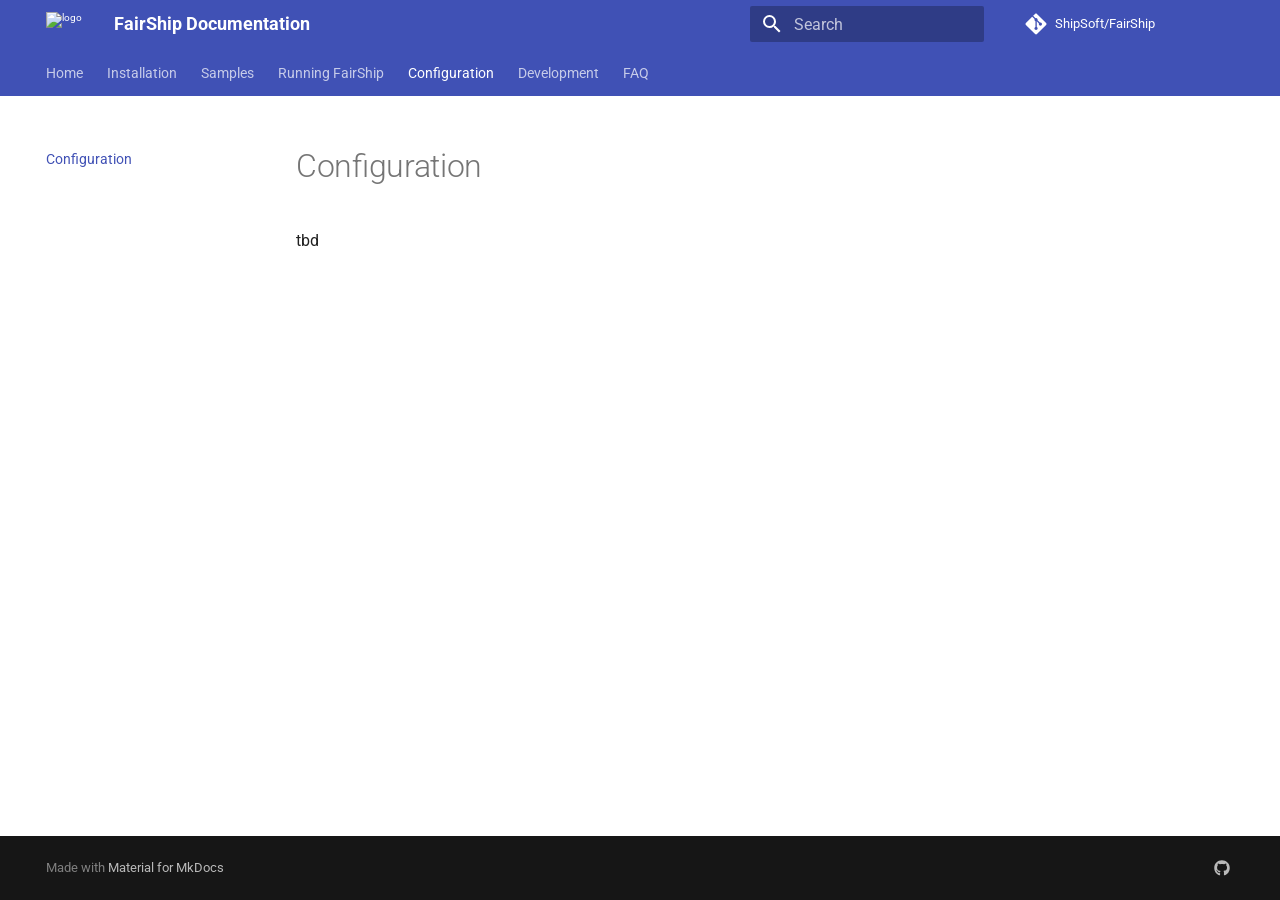
==== commit a8dfd510: "Deployed 947e2d8 with MkDocs version: 1.6.1" ====
--- a/configuration/index.html
+++ b/configuration/index.html
@@ -19,8 +19,11 @@
         <link rel="next" href="../development/">
       
       
+        
+      
+      
       <link rel="icon" href="https://ship.web.cern.ch/sites/default/files/favicon.ico">
-      <meta name="generator" content="mkdocs-1.5.3, mkdocs-material-9.4.0">
+      <meta name="generator" content="mkdocs-1.6.1, mkdocs-material-9.7.2">
     
     
       
@@ -28,7 +31,7 @@
       
     
     
-      <link rel="stylesheet" href="../assets/stylesheets/main.9f615399.min.css">
+      <link rel="stylesheet" href="../assets/stylesheets/main.484c7ddc.min.css">
       
       
 
@@ -47,11 +50,10 @@
       
     
     
-    <script>__md_scope=new URL("..",location),__md_hash=e=>[...e].reduce((e,_)=>(e<<5)-e+_.charCodeAt(0),0),__md_get=(e,_=localStorage,t=__md_scope)=>JSON.parse(_.getItem(t.pathname+"."+e)),__md_set=(e,_,t=localStorage,a=__md_scope)=>{try{t.setItem(a.pathname+"."+e,JSON.stringify(_))}catch(e){}}</script>
-    
-      
-
-    
+    <script>__md_scope=new URL("..",location),__md_hash=e=>[...e].reduce(((e,_)=>(e<<5)-e+_.charCodeAt(0)),0),__md_get=(e,_=localStorage,t=__md_scope)=>JSON.parse(_.getItem(t.pathname+"."+e)),__md_set=(e,_,t=localStorage,a=__md_scope)=>{try{t.setItem(a.pathname+"."+e,JSON.stringify(_))}catch(e){}}</script>
+    
+      
+
     
     
   </head>
@@ -59,9 +61,6 @@
   
     <body dir="ltr">
   
-    
-    
-      <script>var palette=__md_get("__palette");if(palette&&"object"==typeof palette.color)for(var key of Object.keys(palette.color))document.body.setAttribute("data-md-color-"+key,palette.color[key])</script>
     
     <input class="md-toggle" data-md-toggle="drawer" type="checkbox" id="__drawer" autocomplete="off">
     <input class="md-toggle" data-md-toggle="search" type="checkbox" id="__search" autocomplete="off">
@@ -85,7 +84,7 @@
     </a>
     <label class="md-header__button md-icon" for="__drawer">
       
-      <svg xmlns="http://www.w3.org/2000/svg" viewBox="0 0 24 24"><path d="M3 6h18v2H3V6m0 5h18v2H3v-2m0 5h18v2H3v-2Z"/></svg>
+      <svg xmlns="http://www.w3.org/2000/svg" viewBox="0 0 24 24"><path d="M3 6h18v2H3zm0 5h18v2H3zm0 5h18v2H3z"/></svg>
     </label>
     <div class="md-header__title" data-md-component="header-title">
       <div class="md-header__ellipsis">
@@ -105,33 +104,38 @@
     </div>
     
     
-    
-      <label class="md-header__button md-icon" for="__search">
-        
-        <svg xmlns="http://www.w3.org/2000/svg" viewBox="0 0 24 24"><path d="M9.5 3A6.5 6.5 0 0 1 16 9.5c0 1.61-.59 3.09-1.56 4.23l.27.27h.79l5 5-1.5 1.5-5-5v-.79l-.27-.27A6.516 6.516 0 0 1 9.5 16 6.5 6.5 0 0 1 3 9.5 6.5 6.5 0 0 1 9.5 3m0 2C7 5 5 7 5 9.5S7 14 9.5 14 14 12 14 9.5 12 5 9.5 5Z"/></svg>
-      </label>
-      <div class="md-search" data-md-component="search" role="dialog">
+      <script>var palette=__md_get("__palette");if(palette&&palette.color){if("(prefers-color-scheme)"===palette.color.media){var media=matchMedia("(prefers-color-scheme: light)"),input=document.querySelector(media.matches?"[data-md-color-media='(prefers-color-scheme: light)']":"[data-md-color-media='(prefers-color-scheme: dark)']");palette.color.media=input.getAttribute("data-md-color-media"),palette.color.scheme=input.getAttribute("data-md-color-scheme"),palette.color.primary=input.getAttribute("data-md-color-primary"),palette.color.accent=input.getAttribute("data-md-color-accent")}for(var[key,value]of Object.entries(palette.color))document.body.setAttribute("data-md-color-"+key,value)}</script>
+    
+    
+    
+      
+      
+        <label class="md-header__button md-icon" for="__search">
+          
+          <svg xmlns="http://www.w3.org/2000/svg" viewBox="0 0 24 24"><path d="M9.5 3A6.5 6.5 0 0 1 16 9.5c0 1.61-.59 3.09-1.56 4.23l.27.27h.79l5 5-1.5 1.5-5-5v-.79l-.27-.27A6.52 6.52 0 0 1 9.5 16 6.5 6.5 0 0 1 3 9.5 6.5 6.5 0 0 1 9.5 3m0 2C7 5 5 7 5 9.5S7 14 9.5 14 14 12 14 9.5 12 5 9.5 5"/></svg>
+        </label>
+        <div class="md-search" data-md-component="search" role="dialog">
   <label class="md-search__overlay" for="__search"></label>
   <div class="md-search__inner" role="search">
     <form class="md-search__form" name="search">
       <input type="text" class="md-search__input" name="query" aria-label="Search" placeholder="Search" autocapitalize="off" autocorrect="off" autocomplete="off" spellcheck="false" data-md-component="search-query" required>
       <label class="md-search__icon md-icon" for="__search">
         
-        <svg xmlns="http://www.w3.org/2000/svg" viewBox="0 0 24 24"><path d="M9.5 3A6.5 6.5 0 0 1 16 9.5c0 1.61-.59 3.09-1.56 4.23l.27.27h.79l5 5-1.5 1.5-5-5v-.79l-.27-.27A6.516 6.516 0 0 1 9.5 16 6.5 6.5 0 0 1 3 9.5 6.5 6.5 0 0 1 9.5 3m0 2C7 5 5 7 5 9.5S7 14 9.5 14 14 12 14 9.5 12 5 9.5 5Z"/></svg>
-        
-        <svg xmlns="http://www.w3.org/2000/svg" viewBox="0 0 24 24"><path d="M20 11v2H8l5.5 5.5-1.42 1.42L4.16 12l7.92-7.92L13.5 5.5 8 11h12Z"/></svg>
+        <svg xmlns="http://www.w3.org/2000/svg" viewBox="0 0 24 24"><path d="M9.5 3A6.5 6.5 0 0 1 16 9.5c0 1.61-.59 3.09-1.56 4.23l.27.27h.79l5 5-1.5 1.5-5-5v-.79l-.27-.27A6.52 6.52 0 0 1 9.5 16 6.5 6.5 0 0 1 3 9.5 6.5 6.5 0 0 1 9.5 3m0 2C7 5 5 7 5 9.5S7 14 9.5 14 14 12 14 9.5 12 5 9.5 5"/></svg>
+        
+        <svg xmlns="http://www.w3.org/2000/svg" viewBox="0 0 24 24"><path d="M20 11v2H8l5.5 5.5-1.42 1.42L4.16 12l7.92-7.92L13.5 5.5 8 11z"/></svg>
       </label>
       <nav class="md-search__options" aria-label="Search">
         
         <button type="reset" class="md-search__icon md-icon" title="Clear" aria-label="Clear" tabindex="-1">
           
-          <svg xmlns="http://www.w3.org/2000/svg" viewBox="0 0 24 24"><path d="M19 6.41 17.59 5 12 10.59 6.41 5 5 6.41 10.59 12 5 17.59 6.41 19 12 13.41 17.59 19 19 17.59 13.41 12 19 6.41Z"/></svg>
+          <svg xmlns="http://www.w3.org/2000/svg" viewBox="0 0 24 24"><path d="M19 6.41 17.59 5 12 10.59 6.41 5 5 6.41 10.59 12 5 17.59 6.41 19 12 13.41 17.59 19 19 17.59 13.41 12z"/></svg>
         </button>
       </nav>
       
     </form>
     <div class="md-search__output">
-      <div class="md-search__scrollwrap" data-md-scrollfix>
+      <div class="md-search__scrollwrap" tabindex="0" data-md-scrollfix>
         <div class="md-search-result" data-md-component="search-result">
           <div class="md-search-result__meta">
             Initializing search
@@ -142,13 +146,14 @@
     </div>
   </div>
 </div>
+      
     
     
       <div class="md-header__source">
         <a href="https://github.com/ShipSoft/FairShip" title="Go to repository" class="md-source" data-md-component="source">
   <div class="md-source__icon md-icon">
     
-    <svg xmlns="http://www.w3.org/2000/svg" viewBox="0 0 448 512"><!--! Font Awesome Free 6.4.2 by @fontawesome - https://fontawesome.com License - https://fontawesome.com/license/free (Icons: CC BY 4.0, Fonts: SIL OFL 1.1, Code: MIT License) Copyright 2023 Fonticons, Inc.--><path d="M439.55 236.05 244 40.45a28.87 28.87 0 0 0-40.81 0l-40.66 40.63 51.52 51.52c27.06-9.14 52.68 16.77 43.39 43.68l49.66 49.66c34.23-11.8 61.18 31 35.47 56.69-26.49 26.49-70.21-2.87-56-37.34L240.22 199v121.85c25.3 12.54 22.26 41.85 9.08 55a34.34 34.34 0 0 1-48.55 0c-17.57-17.6-11.07-46.91 11.25-56v-123c-20.8-8.51-24.6-30.74-18.64-45L142.57 101 8.45 235.14a28.86 28.86 0 0 0 0 40.81l195.61 195.6a28.86 28.86 0 0 0 40.8 0l194.69-194.69a28.86 28.86 0 0 0 0-40.81z"/></svg>
+    <svg xmlns="http://www.w3.org/2000/svg" viewBox="0 0 448 512"><!--! Font Awesome Free 7.1.0 by @fontawesome - https://fontawesome.com License - https://fontawesome.com/license/free (Icons: CC BY 4.0, Fonts: SIL OFL 1.1, Code: MIT License) Copyright 2025 Fonticons, Inc.--><path d="M439.6 236.1 244 40.5c-5.4-5.5-12.8-8.5-20.4-8.5s-15 3-20.4 8.4L162.5 81l51.5 51.5c27.1-9.1 52.7 16.8 43.4 43.7l49.7 49.7c34.2-11.8 61.2 31 35.5 56.7-26.5 26.5-70.2-2.9-56-37.3L240.3 199v121.9c25.3 12.5 22.3 41.8 9.1 55-6.4 6.4-15.2 10.1-24.3 10.1s-17.8-3.6-24.3-10.1c-17.6-17.6-11.1-46.9 11.2-56v-123c-20.8-8.5-24.6-30.7-18.6-45L142.6 101 8.5 235.1C3 240.6 0 247.9 0 255.5s3 15 8.5 20.4l195.6 195.7c5.4 5.4 12.7 8.4 20.4 8.4s15-3 20.4-8.4l194.7-194.7c5.4-5.4 8.4-12.8 8.4-20.4s-3-15-8.4-20.4"/></svg>
   </div>
   <div class="md-source__repository">
     ShipSoft/FairShip
@@ -174,10 +179,12 @@
   
   
   
+  
     <li class="md-tabs__item">
       <a href=".." class="md-tabs__link">
         
   
+  
     
   
   Home
@@ -188,6 +195,7 @@
 
       
         
+  
   
   
   
@@ -195,6 +203,7 @@
       <a href="../installation/" class="md-tabs__link">
         
   
+  
     
   
   Installation
@@ -205,6 +214,26 @@
 
       
         
+  
+  
+  
+  
+    <li class="md-tabs__item">
+      <a href="../samples/" class="md-tabs__link">
+        
+  
+  
+    
+  
+  Samples
+
+      </a>
+    </li>
+  
+
+      
+        
+  
   
   
   
@@ -212,6 +241,7 @@
       <a href="../running/" class="md-tabs__link">
         
   
+  
     
   
   Running FairShip
@@ -222,6 +252,7 @@
 
       
         
+  
   
   
     
@@ -231,6 +262,7 @@
       <a href="./" class="md-tabs__link">
         
   
+  
     
   
   Configuration
@@ -241,6 +273,7 @@
 
       
         
+  
   
   
   
@@ -248,6 +281,7 @@
       <a href="../development/" class="md-tabs__link">
         
   
+  
     
   
   Development
@@ -258,12 +292,14 @@
 
       
         
+  
   
   
   
     <li class="md-tabs__item">
       <a href="../faq/" class="md-tabs__link">
         
+  
   
     
   
@@ -308,7 +344,7 @@
       <a href="https://github.com/ShipSoft/FairShip" title="Go to repository" class="md-source" data-md-component="source">
   <div class="md-source__icon md-icon">
     
-    <svg xmlns="http://www.w3.org/2000/svg" viewBox="0 0 448 512"><!--! Font Awesome Free 6.4.2 by @fontawesome - https://fontawesome.com License - https://fontawesome.com/license/free (Icons: CC BY 4.0, Fonts: SIL OFL 1.1, Code: MIT License) Copyright 2023 Fonticons, Inc.--><path d="M439.55 236.05 244 40.45a28.87 28.87 0 0 0-40.81 0l-40.66 40.63 51.52 51.52c27.06-9.14 52.68 16.77 43.39 43.68l49.66 49.66c34.23-11.8 61.18 31 35.47 56.69-26.49 26.49-70.21-2.87-56-37.34L240.22 199v121.85c25.3 12.54 22.26 41.85 9.08 55a34.34 34.34 0 0 1-48.55 0c-17.57-17.6-11.07-46.91 11.25-56v-123c-20.8-8.51-24.6-30.74-18.64-45L142.57 101 8.45 235.14a28.86 28.86 0 0 0 0 40.81l195.61 195.6a28.86 28.86 0 0 0 40.8 0l194.69-194.69a28.86 28.86 0 0 0 0-40.81z"/></svg>
+    <svg xmlns="http://www.w3.org/2000/svg" viewBox="0 0 448 512"><!--! Font Awesome Free 7.1.0 by @fontawesome - https://fontawesome.com License - https://fontawesome.com/license/free (Icons: CC BY 4.0, Fonts: SIL OFL 1.1, Code: MIT License) Copyright 2025 Fonticons, Inc.--><path d="M439.6 236.1 244 40.5c-5.4-5.5-12.8-8.5-20.4-8.5s-15 3-20.4 8.4L162.5 81l51.5 51.5c27.1-9.1 52.7 16.8 43.4 43.7l49.7 49.7c34.2-11.8 61.2 31 35.5 56.7-26.5 26.5-70.2-2.9-56-37.3L240.3 199v121.9c25.3 12.5 22.3 41.8 9.1 55-6.4 6.4-15.2 10.1-24.3 10.1s-17.8-3.6-24.3-10.1c-17.6-17.6-11.1-46.9 11.2-56v-123c-20.8-8.5-24.6-30.7-18.6-45L142.6 101 8.5 235.1C3 240.6 0 247.9 0 255.5s3 15 8.5 20.4l195.6 195.7c5.4 5.4 12.7 8.4 20.4 8.4s15-3 20.4-8.4l194.7-194.7c5.4-5.4 8.4-12.8 8.4-20.4s-3-15-8.4-20.4"/></svg>
   </div>
   <div class="md-source__repository">
     ShipSoft/FairShip
@@ -323,22 +359,31 @@
   
   
   
+  
     <li class="md-nav__item">
       <a href=".." class="md-nav__link">
         
   
+  
   <span class="md-ellipsis">
+    
+  
     Home
+  
+
+    
   </span>
   
-
-      </a>
-    </li>
-  
-
-    
-      
-      
+  
+
+      </a>
+    </li>
+  
+
+    
+      
+      
+  
   
   
   
@@ -346,18 +391,53 @@
       <a href="../installation/" class="md-nav__link">
         
   
+  
   <span class="md-ellipsis">
+    
+  
     Installation
+  
+
+    
   </span>
   
-
-      </a>
-    </li>
-  
-
-    
-      
-      
+  
+
+      </a>
+    </li>
+  
+
+    
+      
+      
+  
+  
+  
+  
+    <li class="md-nav__item">
+      <a href="../samples/" class="md-nav__link">
+        
+  
+  
+  <span class="md-ellipsis">
+    
+  
+    Samples
+  
+
+    
+  </span>
+  
+  
+
+      </a>
+    </li>
+  
+
+    
+      
+      
+  
   
   
   
@@ -365,21 +445,29 @@
       <a href="../running/" class="md-nav__link">
         
   
+  
   <span class="md-ellipsis">
+    
+  
     Running FairShip
+  
+
+    
   </span>
   
-
-      </a>
-    </li>
-  
-
-    
-      
-      
-  
-  
-    
+  
+
+      </a>
+    </li>
+  
+
+    
+      
+      
+  
+  
+    
+  
   
   
     <li class="md-nav__item md-nav__item--active">
@@ -391,19 +479,27 @@
       <a href="./" class="md-nav__link md-nav__link--active">
         
   
+  
   <span class="md-ellipsis">
+    
+  
     Configuration
+  
+
+    
   </span>
   
-
-      </a>
-      
-    </li>
-  
-
-    
-      
-      
+  
+
+      </a>
+      
+    </li>
+  
+
+    
+      
+      
+  
   
   
   
@@ -411,18 +507,26 @@
       <a href="../development/" class="md-nav__link">
         
   
+  
   <span class="md-ellipsis">
+    
+  
     Development
+  
+
+    
   </span>
   
-
-      </a>
-    </li>
-  
-
-    
-      
-      
+  
+
+      </a>
+    </li>
+  
+
+    
+      
+      
+  
   
   
   
@@ -430,9 +534,16 @@
       <a href="../faq/" class="md-nav__link">
         
   
+  
   <span class="md-ellipsis">
+    
+  
     FAQ
+  
+
+    
   </span>
+  
   
 
       </a>
@@ -466,10 +577,12 @@
           
           
             <div class="md-content" data-md-component="content">
+              
               <article class="md-content__inner md-typeset">
                 
                   
 
+
   
   
 
@@ -477,6 +590,13 @@
   <h1>Configuration</h1>
 
 <p>tbd</p>
+
+
+
+
+
+
+
 
 
 
@@ -487,6 +607,7 @@
             </div>
           
           
+<script>var target=document.getElementById(location.hash.slice(1));target&&target.name&&(target.checked=target.name.startsWith("__tabbed_"))</script>
         </div>
         
       </main>
@@ -505,7 +626,8 @@
   
 </div>
       
-        <div class="md-social">
+        
+<div class="md-social">
   
     
     
@@ -515,7 +637,7 @@
       
     
     <a href="https://github.com/ShipSoft/FairShip" target="_blank" rel="noopener" title="github.com" class="md-social__link">
-      <svg xmlns="http://www.w3.org/2000/svg" viewBox="0 0 496 512"><!--! Font Awesome Free 6.4.2 by @fontawesome - https://fontawesome.com License - https://fontawesome.com/license/free (Icons: CC BY 4.0, Fonts: SIL OFL 1.1, Code: MIT License) Copyright 2023 Fonticons, Inc.--><path d="M165.9 397.4c0 2-2.3 3.6-5.2 3.6-3.3.3-5.6-1.3-5.6-3.6 0-2 2.3-3.6 5.2-3.6 3-.3 5.6 1.3 5.6 3.6zm-31.1-4.5c-.7 2 1.3 4.3 4.3 4.9 2.6 1 5.6 0 6.2-2s-1.3-4.3-4.3-5.2c-2.6-.7-5.5.3-6.2 2.3zm44.2-1.7c-2.9.7-4.9 2.6-4.6 4.9.3 2 2.9 3.3 5.9 2.6 2.9-.7 4.9-2.6 4.6-4.6-.3-1.9-3-3.2-5.9-2.9zM244.8 8C106.1 8 0 113.3 0 252c0 110.9 69.8 205.8 169.5 239.2 12.8 2.3 17.3-5.6 17.3-12.1 0-6.2-.3-40.4-.3-61.4 0 0-70 15-84.7-29.8 0 0-11.4-29.1-27.8-36.6 0 0-22.9-15.7 1.6-15.4 0 0 24.9 2 38.6 25.8 21.9 38.6 58.6 27.5 72.9 20.9 2.3-16 8.8-27.1 16-33.7-55.9-6.2-112.3-14.3-112.3-110.5 0-27.5 7.6-41.3 23.6-58.9-2.6-6.5-11.1-33.3 2.6-67.9 20.9-6.5 69 27 69 27 20-5.6 41.5-8.5 62.8-8.5s42.8 2.9 62.8 8.5c0 0 48.1-33.6 69-27 13.7 34.7 5.2 61.4 2.6 67.9 16 17.7 25.8 31.5 25.8 58.9 0 96.5-58.9 104.2-114.8 110.5 9.2 7.9 17 22.9 17 46.4 0 33.7-.3 75.4-.3 83.6 0 6.5 4.6 14.4 17.3 12.1C428.2 457.8 496 362.9 496 252 496 113.3 383.5 8 244.8 8zM97.2 352.9c-1.3 1-1 3.3.7 5.2 1.6 1.6 3.9 2.3 5.2 1 1.3-1 1-3.3-.7-5.2-1.6-1.6-3.9-2.3-5.2-1zm-10.8-8.1c-.7 1.3.3 2.9 2.3 3.9 1.6 1 3.6.7 4.3-.7.7-1.3-.3-2.9-2.3-3.9-2-.6-3.6-.3-4.3.7zm32.4 35.6c-1.6 1.3-1 4.3 1.3 6.2 2.3 2.3 5.2 2.6 6.5 1 1.3-1.3.7-4.3-1.3-6.2-2.2-2.3-5.2-2.6-6.5-1zm-11.4-14.7c-1.6 1-1.6 3.6 0 5.9 1.6 2.3 4.3 3.3 5.6 2.3 1.6-1.3 1.6-3.9 0-6.2-1.4-2.3-4-3.3-5.6-2z"/></svg>
+      <svg xmlns="http://www.w3.org/2000/svg" viewBox="0 0 512 512"><!--! Font Awesome Free 7.1.0 by @fontawesome - https://fontawesome.com License - https://fontawesome.com/license/free (Icons: CC BY 4.0, Fonts: SIL OFL 1.1, Code: MIT License) Copyright 2025 Fonticons, Inc.--><path d="M173.9 397.4c0 2-2.3 3.6-5.2 3.6-3.3.3-5.6-1.3-5.6-3.6 0-2 2.3-3.6 5.2-3.6 3-.3 5.6 1.3 5.6 3.6m-31.1-4.5c-.7 2 1.3 4.3 4.3 4.9 2.6 1 5.6 0 6.2-2s-1.3-4.3-4.3-5.2c-2.6-.7-5.5.3-6.2 2.3m44.2-1.7c-2.9.7-4.9 2.6-4.6 4.9.3 2 2.9 3.3 5.9 2.6 2.9-.7 4.9-2.6 4.6-4.6-.3-1.9-3-3.2-5.9-2.9M252.8 8C114.1 8 8 113.3 8 252c0 110.9 69.8 205.8 169.5 239.2 12.8 2.3 17.3-5.6 17.3-12.1 0-6.2-.3-40.4-.3-61.4 0 0-70 15-84.7-29.8 0 0-11.4-29.1-27.8-36.6 0 0-22.9-15.7 1.6-15.4 0 0 24.9 2 38.6 25.8 21.9 38.6 58.6 27.5 72.9 20.9 2.3-16 8.8-27.1 16-33.7-55.9-6.2-112.3-14.3-112.3-110.5 0-27.5 7.6-41.3 23.6-58.9-2.6-6.5-11.1-33.3 2.6-67.9 20.9-6.5 69 27 69 27 20-5.6 41.5-8.5 62.8-8.5s42.8 2.9 62.8 8.5c0 0 48.1-33.6 69-27 13.7 34.7 5.2 61.4 2.6 67.9 16 17.7 25.8 31.5 25.8 58.9 0 96.5-58.9 104.2-114.8 110.5 9.2 7.9 17 22.9 17 46.4 0 33.7-.3 75.4-.3 83.6 0 6.5 4.6 14.4 17.3 12.1C436.2 457.8 504 362.9 504 252 504 113.3 391.5 8 252.8 8M105.2 352.9c-1.3 1-1 3.3.7 5.2 1.6 1.6 3.9 2.3 5.2 1 1.3-1 1-3.3-.7-5.2-1.6-1.6-3.9-2.3-5.2-1m-10.8-8.1c-.7 1.3.3 2.9 2.3 3.9 1.6 1 3.6.7 4.3-.7.7-1.3-.3-2.9-2.3-3.9-2-.6-3.6-.3-4.3.7m32.4 35.6c-1.6 1.3-1 4.3 1.3 6.2 2.3 2.3 5.2 2.6 6.5 1 1.3-1.3.7-4.3-1.3-6.2-2.2-2.3-5.2-2.6-6.5-1m-11.4-14.7c-1.6 1-1.6 3.6 0 5.9s4.3 3.3 5.6 2.3c1.6-1.3 1.6-3.9 0-6.2-1.4-2.3-4-3.3-5.6-2"/></svg>
     </a>
   
 </div>
@@ -529,10 +651,14 @@
       <div class="md-dialog__inner md-typeset"></div>
     </div>
     
-    <script id="__config" type="application/json">{"base": "..", "features": ["navigation.tabs", "navigation.sections", "navigation.expand", "navigation.instant", "content.code.copy", "search.highlight"], "search": "../assets/javascripts/workers/search.a264c092.min.js", "translations": {"clipboard.copied": "Copied to clipboard", "clipboard.copy": "Copy to clipboard", "search.result.more.one": "1 more on this page", "search.result.more.other": "# more on this page", "search.result.none": "No matching documents", "search.result.one": "1 matching document", "search.result.other": "# matching documents", "search.result.placeholder": "Type to start searching", "search.result.term.missing": "Missing", "select.version": "Select version"}}</script>
-    
-    
-      <script src="../assets/javascripts/bundle.4e0fa4ba.min.js"></script>
+    
+    
+      
+      
+      <script id="__config" type="application/json">{"annotate": null, "base": "..", "features": ["navigation.tabs", "navigation.sections", "navigation.expand", "navigation.instant", "content.code.copy", "search.highlight"], "search": "../assets/javascripts/workers/search.2c215733.min.js", "tags": null, "translations": {"clipboard.copied": "Copied to clipboard", "clipboard.copy": "Copy to clipboard", "search.result.more.one": "1 more on this page", "search.result.more.other": "# more on this page", "search.result.none": "No matching documents", "search.result.one": "1 matching document", "search.result.other": "# matching documents", "search.result.placeholder": "Type to start searching", "search.result.term.missing": "Missing", "select.version": "Select version"}, "version": null}</script>
+    
+    
+      <script src="../assets/javascripts/bundle.79ae519e.min.js"></script>
       
     
   </body>
--- a/assets/stylesheets/main.484c7ddc.min.css
+++ b/assets/stylesheets/main.484c7ddc.min.css
@@ -0,0 +1 @@
+@charset "UTF-8";html{-webkit-text-size-adjust:none;-moz-text-size-adjust:none;text-size-adjust:none;box-sizing:border-box}*,:after,:before{box-sizing:inherit}@media (prefers-reduced-motion){*,:after,:before{transition:none!important}}body{margin:0}a,button,input,label{-webkit-tap-highlight-color:transparent}a{color:inherit;text-decoration:none}hr{border:0;box-sizing:initial;display:block;height:.05rem;overflow:visible;padding:0}small{font-size:80%}sub,sup{line-height:1em}img{border-style:none}table{border-collapse:initial;border-spacing:0}td,th{font-weight:400;vertical-align:top}button{background:#0000;border:0;font-family:inherit;font-size:inherit;margin:0;padding:0}input{border:0;outline:none}:root{--md-primary-fg-color:#4051b5;--md-primary-fg-color--light:#5d6cc0;--md-primary-fg-color--dark:#303fa1;--md-primary-bg-color:#fff;--md-primary-bg-color--light:#ffffffb3;--md-accent-fg-color:#526cfe;--md-accent-fg-color--transparent:#526cfe1a;--md-accent-bg-color:#fff;--md-accent-bg-color--light:#ffffffb3}[data-md-color-scheme=default]{color-scheme:light}[data-md-color-scheme=default] img[src$="#gh-dark-mode-only"],[data-md-color-scheme=default] img[src$="#only-dark"]{display:none}:root,[data-md-color-scheme=default]{--md-hue:225deg;--md-default-fg-color:#000000de;--md-default-fg-color--light:#0000008a;--md-default-fg-color--lighter:#00000052;--md-default-fg-color--lightest:#00000012;--md-default-bg-color:#fff;--md-default-bg-color--light:#ffffffb3;--md-default-bg-color--lighter:#ffffff4d;--md-default-bg-color--lightest:#ffffff1f;--md-code-fg-color:#36464e;--md-code-bg-color:#f5f5f5;--md-code-bg-color--light:#f5f5f5b3;--md-code-bg-color--lighter:#f5f5f54d;--md-code-hl-color:#4287ff;--md-code-hl-color--light:#4287ff1a;--md-code-hl-number-color:#d52a2a;--md-code-hl-special-color:#db1457;--md-code-hl-function-color:#a846b9;--md-code-hl-constant-color:#6e59d9;--md-code-hl-keyword-color:#3f6ec6;--md-code-hl-string-color:#1c7d4d;--md-code-hl-name-color:var(--md-code-fg-color);--md-code-hl-operator-color:var(--md-default-fg-color--light);--md-code-hl-punctuation-color:var(--md-default-fg-color--light);--md-code-hl-comment-color:var(--md-default-fg-color--light);--md-code-hl-generic-color:var(--md-default-fg-color--light);--md-code-hl-variable-color:var(--md-default-fg-color--light);--md-typeset-color:var(--md-default-fg-color);--md-typeset-a-color:var(--md-primary-fg-color);--md-typeset-del-color:#f5503d26;--md-typeset-ins-color:#0bd57026;--md-typeset-kbd-color:#fafafa;--md-typeset-kbd-accent-color:#fff;--md-typeset-kbd-border-color:#b8b8b8;--md-typeset-mark-color:#ffff0080;--md-typeset-table-color:#0000001f;--md-typeset-table-color--light:rgba(0,0,0,.035);--md-admonition-fg-color:var(--md-default-fg-color);--md-admonition-bg-color:var(--md-default-bg-color);--md-warning-fg-color:#000000de;--md-warning-bg-color:#ff9;--md-footer-fg-color:#fff;--md-footer-fg-color--light:#ffffffb3;--md-footer-fg-color--lighter:#ffffff73;--md-footer-bg-color:#000000de;--md-footer-bg-color--dark:#00000052;--md-shadow-z1:0 0.2rem 0.5rem #0000000d,0 0 0.05rem #0000001a;--md-shadow-z2:0 0.2rem 0.5rem #0000001a,0 0 0.05rem #00000040;--md-shadow-z3:0 0.2rem 0.5rem #0003,0 0 0.05rem #00000059}.md-icon svg{fill:currentcolor;display:block;height:1.2rem;width:1.2rem}body{-webkit-font-smoothing:antialiased;-moz-osx-font-smoothing:grayscale;--md-text-font-family:var(--md-text-font,_),-apple-system,BlinkMacSystemFont,Helvetica,Arial,sans-serif;--md-code-font-family:var(--md-code-font,_),SFMono-Regular,Consolas,Menlo,monospace}aside,body,input{font-feature-settings:"kern","liga";color:var(--md-typeset-color);font-family:var(--md-text-font-family)}code,kbd,pre{font-feature-settings:"kern";font-family:var(--md-code-font-family)}:root{--md-typeset-table-sort-icon:url('data:image/svg+xml;charset=utf-8,<svg xmlns="http://www.w3.org/2000/svg" viewBox="0 0 24 24"><path d="m18 21-4-4h3V7h-3l4-4 4 4h-3v10h3M2 19v-2h10v2M2 13v-2h7v2M2 7V5h4v2z"/></svg>');--md-typeset-table-sort-icon--asc:url('data:image/svg+xml;charset=utf-8,<svg xmlns="http://www.w3.org/2000/svg" viewBox="0 0 24 24"><path d="M19 17h3l-4 4-4-4h3V3h2M2 17h10v2H2M6 5v2H2V5m0 6h7v2H2z"/></svg>');--md-typeset-table-sort-icon--desc:url('data:image/svg+xml;charset=utf-8,<svg xmlns="http://www.w3.org/2000/svg" viewBox="0 0 24 24"><path d="M19 7h3l-4-4-4 4h3v14h2M2 17h10v2H2M6 5v2H2V5m0 6h7v2H2z"/></svg>')}.md-typeset{-webkit-print-color-adjust:exact;color-adjust:exact;font-size:.8rem;line-height:1.6;overflow-wrap:break-word}@media print{.md-typeset{font-size:.68rem}}.md-typeset blockquote,.md-typeset dl,.md-typeset figure,.md-typeset ol,.md-typeset pre,.md-typeset ul{margin-bottom:1em;margin-top:1em}.md-typeset h1{color:var(--md-default-fg-color--light);font-size:2em;line-height:1.3;margin:0 0 1.25em}.md-typeset h1,.md-typeset h2{font-weight:300;letter-spacing:-.01em}.md-typeset h2{font-size:1.5625em;line-height:1.4;margin:1.6em 0 .64em}.md-typeset h3{font-size:1.25em;font-weight:400;letter-spacing:-.01em;line-height:1.5;margin:1.6em 0 .8em}.md-typeset h2+h3{margin-top:.8em}.md-typeset h4{font-weight:700;letter-spacing:-.01em;margin:1em 0}.md-typeset h5,.md-typeset h6{color:var(--md-default-fg-color--light);font-size:.8em;font-weight:700;letter-spacing:-.01em;margin:1.25em 0}.md-typeset h5{text-transform:uppercase}.md-typeset h5 code{text-transform:none}.md-typeset hr{border-bottom:.05rem solid var(--md-default-fg-color--lightest);display:flow-root;margin:1.5em 0}.md-typeset a{color:var(--md-typeset-a-color);word-break:break-word}.md-typeset a,.md-typeset a:before{transition:color 125ms}.md-typeset a:focus,.md-typeset a:hover{color:var(--md-accent-fg-color)}.md-typeset a:focus code,.md-typeset a:hover code{background-color:var(--md-accent-fg-color--transparent);color:var(--md-accent-fg-color)}.md-typeset a code{color:var(--md-typeset-a-color)}.md-typeset a.focus-visible{outline-color:var(--md-accent-fg-color);outline-offset:.2rem}.md-typeset code,.md-typeset kbd,.md-typeset pre{color:var(--md-code-fg-color);direction:ltr;font-variant-ligatures:none;transition:background-color 125ms}@media print{.md-typeset code,.md-typeset kbd,.md-typeset pre{white-space:pre-wrap}}.md-typeset code{background-color:var(--md-code-bg-color);border-radius:.1rem;-webkit-box-decoration-break:clone;box-decoration-break:clone;font-size:.85em;padding:0 .2941176471em;transition:color 125ms,background-color 125ms;word-break:break-word}.md-typeset code:not(.focus-visible){-webkit-tap-highlight-color:transparent;outline:none}.md-typeset pre{display:flow-root;line-height:1.4;position:relative}.md-typeset pre>code{-webkit-box-decoration-break:slice;box-decoration-break:slice;box-shadow:none;display:block;margin:0;outline-color:var(--md-accent-fg-color);overflow:auto;padding:.7720588235em 1.1764705882em;scrollbar-color:var(--md-default-fg-color--lighter) #0000;scrollbar-width:thin;touch-action:auto;word-break:normal}.md-typeset pre>code:hover{scrollbar-color:var(--md-accent-fg-color) #0000}.md-typeset pre>code::-webkit-scrollbar{height:.2rem;width:.2rem}.md-typeset pre>code::-webkit-scrollbar-thumb{background-color:var(--md-default-fg-color--lighter)}.md-typeset pre>code::-webkit-scrollbar-thumb:hover{background-color:var(--md-accent-fg-color)}.md-typeset kbd{background-color:var(--md-typeset-kbd-color);border-radius:.1rem;box-shadow:0 .1rem 0 .05rem var(--md-typeset-kbd-border-color),0 .1rem 0 var(--md-typeset-kbd-border-color),0 -.1rem .2rem var(--md-typeset-kbd-accent-color) inset;color:var(--md-default-fg-color);display:inline-block;font-size:.75em;padding:0 .6666666667em;vertical-align:text-top;word-break:break-word}.md-typeset mark{background-color:var(--md-typeset-mark-color);-webkit-box-decoration-break:clone;box-decoration-break:clone;color:inherit;word-break:break-word}.md-typeset abbr{cursor:help;text-decoration:none}.md-typeset [data-preview],.md-typeset abbr{border-bottom:.05rem dotted var(--md-default-fg-color--light)}.md-typeset small{opacity:.75}[dir=ltr] .md-typeset sub,[dir=ltr] .md-typeset sup{margin-left:.078125em}[dir=rtl] .md-typeset sub,[dir=rtl] .md-typeset sup{margin-right:.078125em}[dir=ltr] .md-typeset blockquote{padding-left:.6rem}[dir=rtl] .md-typeset blockquote{padding-right:.6rem}[dir=ltr] .md-typeset blockquote{border-left:.2rem solid var(--md-default-fg-color--lighter)}[dir=rtl] .md-typeset blockquote{border-right:.2rem solid var(--md-default-fg-color--lighter)}.md-typeset blockquote{color:var(--md-default-fg-color--light);margin-left:0;margin-right:0}.md-typeset ul{list-style-type:disc}.md-typeset ul[type]{list-style-type:revert-layer}[dir=ltr] .md-typeset ol,[dir=ltr] .md-typeset ul{margin-left:.625em}[dir=rtl] .md-typeset ol,[dir=rtl] .md-typeset ul{margin-right:.625em}.md-typeset ol,.md-typeset ul{padding:0}.md-typeset ol:not([hidden]),.md-typeset ul:not([hidden]){display:flow-root}.md-typeset ol ol,.md-typeset ul ol{list-style-type:lower-alpha}.md-typeset ol ol ol,.md-typeset ul ol ol{list-style-type:lower-roman}.md-typeset ol ol ol ol,.md-typeset ul ol ol ol{list-style-type:upper-alpha}.md-typeset ol ol ol ol ol,.md-typeset ul ol ol ol ol{list-style-type:upper-roman}.md-typeset ol[type],.md-typeset ul[type]{list-style-type:revert-layer}[dir=ltr] .md-typeset ol li,[dir=ltr] .md-typeset ul li{margin-left:1.25em}[dir=rtl] .md-typeset ol li,[dir=rtl] .md-typeset ul li{margin-right:1.25em}.md-typeset ol li,.md-typeset ul li{margin-bottom:.5em}.md-typeset ol li blockquote,.md-typeset ol li p,.md-typeset ul li blockquote,.md-typeset ul li p{margin:.5em 0}.md-typeset ol li:last-child,.md-typeset ul li:last-child{margin-bottom:0}[dir=ltr] .md-typeset ol li ol,[dir=ltr] .md-typeset ol li ul,[dir=ltr] .md-typeset ul li ol,[dir=ltr] .md-typeset ul li ul{margin-left:.625em}[dir=rtl] .md-typeset ol li ol,[dir=rtl] .md-typeset ol li ul,[dir=rtl] .md-typeset ul li ol,[dir=rtl] .md-typeset ul li ul{margin-right:.625em}.md-typeset ol li ol,.md-typeset ol li ul,.md-typeset ul li ol,.md-typeset ul li ul{margin-bottom:.5em;margin-top:.5em}[dir=ltr] .md-typeset dd{margin-left:1.875em}[dir=rtl] .md-typeset dd{margin-right:1.875em}.md-typeset dd{margin-bottom:1.5em;margin-top:1em}.md-typeset img,.md-typeset svg,.md-typeset video{height:auto;max-width:100%}.md-typeset img[align=left]{margin:1em 1em 1em 0}.md-typeset img[align=right]{margin:1em 0 1em 1em}.md-typeset img[align]:only-child{margin-top:0}.md-typeset figure{display:flow-root;margin:1em auto;max-width:100%;text-align:center;width:fit-content}.md-typeset figure img{display:block;margin:0 auto}.md-typeset figcaption{font-style:italic;margin:1em auto;max-width:24rem}.md-typeset iframe{max-width:100%}.md-typeset table:not([class]){background-color:var(--md-default-bg-color);border:.05rem solid var(--md-typeset-table-color);border-radius:.1rem;display:inline-block;font-size:.64rem;max-width:100%;overflow:auto;touch-action:auto}@media print{.md-typeset table:not([class]){display:table}}.md-typeset table:not([class])+*{margin-top:1.5em}.md-typeset table:not([class]) td>:first-child,.md-typeset table:not([class]) th>:first-child{margin-top:0}.md-typeset table:not([class]) td>:last-child,.md-typeset table:not([class]) th>:last-child{margin-bottom:0}.md-typeset table:not([class]) td:not([align]),.md-typeset table:not([class]) th:not([align]){text-align:left}[dir=rtl] .md-typeset table:not([class]) td:not([align]),[dir=rtl] .md-typeset table:not([class]) th:not([align]){text-align:right}.md-typeset table:not([class]) th{font-weight:700;min-width:5rem;padding:.9375em 1.25em;vertical-align:top}.md-typeset table:not([class]) td{border-top:.05rem solid var(--md-typeset-table-color);padding:.9375em 1.25em;vertical-align:top}.md-typeset table:not([class]) tbody tr{transition:background-color 125ms}.md-typeset table:not([class]) tbody tr:hover{background-color:var(--md-typeset-table-color--light);box-shadow:0 .05rem 0 var(--md-default-bg-color) inset}.md-typeset table:not([class]) a{word-break:normal}.md-typeset table th[role=columnheader]{cursor:pointer}[dir=ltr] .md-typeset table th[role=columnheader]:after{margin-left:.5em}[dir=rtl] .md-typeset table th[role=columnheader]:after{margin-right:.5em}.md-typeset table th[role=columnheader]:after{content:"";display:inline-block;height:1.2em;-webkit-mask-image:var(--md-typeset-table-sort-icon);mask-image:var(--md-typeset-table-sort-icon);-webkit-mask-repeat:no-repeat;mask-repeat:no-repeat;-webkit-mask-size:contain;mask-size:contain;transition:background-color 125ms;vertical-align:text-bottom;width:1.2em}.md-typeset table th[role=columnheader]:hover:after{background-color:var(--md-default-fg-color--lighter)}.md-typeset table th[role=columnheader][aria-sort=ascending]:after{background-color:var(--md-default-fg-color--light);-webkit-mask-image:var(--md-typeset-table-sort-icon--asc);mask-image:var(--md-typeset-table-sort-icon--asc)}.md-typeset table th[role=columnheader][aria-sort=descending]:after{background-color:var(--md-default-fg-color--light);-webkit-mask-image:var(--md-typeset-table-sort-icon--desc);mask-image:var(--md-typeset-table-sort-icon--desc)}.md-typeset__scrollwrap{margin:1em -.8rem;overflow-x:auto;touch-action:auto}.md-typeset__table{display:inline-block;margin-bottom:.5em;padding:0 .8rem}@media print{.md-typeset__table{display:block}}html .md-typeset__table table{display:table;margin:0;overflow:hidden;width:100%}@media screen and (max-width:44.984375em){.md-content__inner>pre{margin:1em -.8rem}.md-content__inner>pre code{border-radius:0}}.md-typeset .md-author{border-radius:100%;display:block;flex-shrink:0;height:1.6rem;overflow:hidden;position:relative;transition:color 125ms,transform 125ms;width:1.6rem}.md-typeset .md-author img{display:block}.md-typeset .md-author--more{background:var(--md-default-fg-color--lightest);color:var(--md-default-fg-color--lighter);font-size:.6rem;font-weight:700;line-height:1.6rem;text-align:center}.md-typeset .md-author--long{height:2.4rem;width:2.4rem}.md-typeset a.md-author{transform:scale(1)}.md-typeset a.md-author img{border-radius:100%;filter:grayscale(100%) opacity(75%);transition:filter 125ms}.md-typeset a.md-author:focus,.md-typeset a.md-author:hover{transform:scale(1.1);z-index:1}.md-typeset a.md-author:focus img,.md-typeset a.md-author:hover img{filter:grayscale(0)}.md-banner{background-color:var(--md-footer-bg-color);color:var(--md-footer-fg-color);overflow:auto}@media print{.md-banner{display:none}}.md-banner--warning{background-color:var(--md-warning-bg-color);color:var(--md-warning-fg-color)}.md-banner__inner{font-size:.7rem;margin:.6rem auto;padding:0 .8rem}[dir=ltr] .md-banner__button{float:right}[dir=rtl] .md-banner__button{float:left}.md-banner__button{color:inherit;cursor:pointer;transition:opacity .25s}.no-js .md-banner__button{display:none}.md-banner__button:hover{opacity:.7}html{font-size:125%;height:100%;overflow-x:hidden}@media screen and (min-width:100em){html{font-size:137.5%}}@media screen and (min-width:125em){html{font-size:150%}}body{background-color:var(--md-default-bg-color);display:flex;flex-direction:column;font-size:.5rem;min-height:100%;position:relative;width:100%}@media print{body{display:block}}@media screen and (max-width:59.984375em){body[data-md-scrolllock]{position:fixed}}.md-grid{margin-left:auto;margin-right:auto;max-width:61rem}.md-container{display:flex;flex-direction:column;flex-grow:1}@media print{.md-container{display:block}}.md-main{flex-grow:1}.md-main__inner{display:flex;height:100%;margin-top:1.5rem}.md-ellipsis{overflow:hidden;text-overflow:ellipsis}.md-toggle{display:none}.md-option{height:0;opacity:0;position:absolute;width:0}.md-option:checked+label:not([hidden]){display:block}.md-option.focus-visible+label{outline-color:var(--md-accent-fg-color);outline-style:auto}.md-skip{background-color:var(--md-default-fg-color);border-radius:.1rem;color:var(--md-default-bg-color);font-size:.64rem;margin:.5rem;opacity:0;outline-color:var(--md-accent-fg-color);padding:.3rem .5rem;position:fixed;transform:translateY(.4rem);z-index:-1}.md-skip:focus{opacity:1;transform:translateY(0);transition:transform .25s cubic-bezier(.4,0,.2,1),opacity 175ms 75ms;z-index:10}@page{margin:25mm}:root{--md-clipboard-icon:url('data:image/svg+xml;charset=utf-8,<svg xmlns="http://www.w3.org/2000/svg" viewBox="0 0 24 24"><path d="M19 21H8V7h11m0-2H8a2 2 0 0 0-2 2v14a2 2 0 0 0 2 2h11a2 2 0 0 0 2-2V7a2 2 0 0 0-2-2m-3-4H4a2 2 0 0 0-2 2v14h2V3h12z"/></svg>')}.md-clipboard{border-radius:.1rem;color:var(--md-default-fg-color--lightest);cursor:pointer;height:1.5em;outline-color:var(--md-accent-fg-color);outline-offset:.1rem;transition:color .25s;width:1.5em;z-index:1}@media print{.md-clipboard{display:none}}.md-clipboard:not(.focus-visible){-webkit-tap-highlight-color:transparent;outline:none}:hover>.md-clipboard{color:var(--md-default-fg-color--light)}.md-clipboard:focus,.md-clipboard:hover{color:var(--md-accent-fg-color)}.md-clipboard:after{background-color:currentcolor;content:"";display:block;height:1.125em;margin:0 auto;-webkit-mask-image:var(--md-clipboard-icon);mask-image:var(--md-clipboard-icon);-webkit-mask-position:center;mask-position:center;-webkit-mask-repeat:no-repeat;mask-repeat:no-repeat;-webkit-mask-size:contain;mask-size:contain;width:1.125em}.md-clipboard--inline{cursor:pointer}.md-clipboard--inline code{transition:color .25s,background-color .25s}.md-clipboard--inline:focus code,.md-clipboard--inline:hover code{background-color:var(--md-accent-fg-color--transparent);color:var(--md-accent-fg-color)}:root{--md-code-select-icon:url('data:image/svg+xml;charset=utf-8,<svg xmlns="http://www.w3.org/2000/svg" viewBox="0 0 24 24"><path d="M19 19h-4v2h4c1.1 0 2-.9 2-2v-4h-2m0-12h-4v2h4v4h2V5c0-1.1-.9-2-2-2M5 5h4V3H5c-1.1 0-2 .9-2 2v4h2m0 6H3v4c0 1.1.9 2 2 2h4v-2H5zm2-4h2v2H7zm4 0h2v2h-2zm4 0h2v2h-2zM7 7h2v2H7zm4 0h2v2h-2zm4 0h2v2h-2zm-8 8h2v2H7zm4 0h2v2h-2zm4 0h2v2h-2z"/></svg>');--md-code-copy-icon:url('data:image/svg+xml;charset=utf-8,<svg xmlns="http://www.w3.org/2000/svg" viewBox="0 0 24 24"><path d="M19 21H8V7h11m0-2H8a2 2 0 0 0-2 2v14a2 2 0 0 0 2 2h11a2 2 0 0 0 2-2V7a2 2 0 0 0-2-2m-3-4H4a2 2 0 0 0-2 2v14h2V3h12z"/></svg>')}.md-typeset .md-code__content{display:grid}.md-code__nav{background-color:var(--md-code-bg-color--lighter);border-radius:.1rem;display:flex;gap:.2rem;padding:.2rem;position:absolute;right:.25em;top:.25em;transition:background-color .25s;z-index:1}:hover>.md-code__nav{background-color:var(--md-code-bg-color--light)}.md-code__button{color:var(--md-default-fg-color--lightest);cursor:pointer;display:block;height:1.5em;outline-color:var(--md-accent-fg-color);outline-offset:.1rem;transition:color .25s;width:1.5em}:hover>*>.md-code__button{color:var(--md-default-fg-color--light)}.md-code__button.focus-visible,.md-code__button:hover{color:var(--md-accent-fg-color)}.md-code__button--active{color:var(--md-default-fg-color)!important}.md-code__button:after{background-color:currentcolor;content:"";display:block;height:1.125em;margin:0 auto;-webkit-mask-position:center;mask-position:center;-webkit-mask-repeat:no-repeat;mask-repeat:no-repeat;-webkit-mask-size:contain;mask-size:contain;width:1.125em}.md-code__button[data-md-type=select]:after{-webkit-mask-image:var(--md-code-select-icon);mask-image:var(--md-code-select-icon)}.md-code__button[data-md-type=copy]:after{-webkit-mask-image:var(--md-code-copy-icon);mask-image:var(--md-code-copy-icon)}@keyframes consent{0%{opacity:0;transform:translateY(100%)}to{opacity:1;transform:translateY(0)}}@keyframes overlay{0%{opacity:0}to{opacity:1}}.md-consent__overlay{animation:overlay .25s both;-webkit-backdrop-filter:blur(.1rem);backdrop-filter:blur(.1rem);background-color:#0000008a;height:100%;opacity:1;position:fixed;top:0;width:100%;z-index:5}.md-consent__inner{animation:consent .5s cubic-bezier(.1,.7,.1,1) both;background-color:var(--md-default-bg-color);border:0;border-radius:.1rem;bottom:0;box-shadow:0 0 .2rem #0000001a,0 .2rem .4rem #0003;max-height:100%;overflow:auto;padding:0;position:fixed;width:100%;z-index:5}.md-consent__form{padding:.8rem}.md-consent__settings{display:none;margin:1em 0}input:checked+.md-consent__settings{display:block}.md-consent__controls{margin-bottom:.8rem}.md-typeset .md-consent__controls .md-button{display:inline}@media screen and (max-width:44.984375em){.md-typeset .md-consent__controls .md-button{display:block;margin-top:.4rem;text-align:center;width:100%}}.md-consent label{cursor:pointer}.md-content{flex-grow:1;min-width:0}.md-content__inner{margin:0 .8rem 1.2rem;padding-top:.6rem}@media screen and (min-width:76.25em){[dir=ltr] .md-sidebar--primary:not([hidden])~.md-content>.md-content__inner{margin-left:1.2rem}[dir=ltr] .md-sidebar--secondary:not([hidden])~.md-content>.md-content__inner,[dir=rtl] .md-sidebar--primary:not([hidden])~.md-content>.md-content__inner{margin-right:1.2rem}[dir=rtl] .md-sidebar--secondary:not([hidden])~.md-content>.md-content__inner{margin-left:1.2rem}}.md-content__inner:before{content:"";display:block;height:.4rem}.md-content__inner>:last-child{margin-bottom:0}[dir=ltr] .md-content__button{float:right}[dir=rtl] .md-content__button{float:left}[dir=ltr] .md-content__button{margin-left:.4rem}[dir=rtl] .md-content__button{margin-right:.4rem}.md-content__button{margin:.4rem 0;padding:0}@media print{.md-content__button{display:none}}.md-typeset .md-content__button{color:var(--md-default-fg-color--lighter)}.md-content__button svg{display:inline;vertical-align:top}[dir=rtl] .md-content__button svg{transform:scaleX(-1)}[dir=ltr] .md-dialog{right:.8rem}[dir=rtl] .md-dialog{left:.8rem}.md-dialog{background-color:var(--md-default-fg-color);border-radius:.1rem;bottom:.8rem;box-shadow:var(--md-shadow-z3);min-width:11.1rem;opacity:0;padding:.4rem .6rem;pointer-events:none;position:fixed;transform:translateY(100%);transition:transform 0ms .4s,opacity .4s;z-index:4}@media print{.md-dialog{display:none}}.md-dialog--active{opacity:1;pointer-events:auto;transform:translateY(0);transition:transform .4s cubic-bezier(.075,.85,.175,1),opacity .4s}.md-dialog__inner{color:var(--md-default-bg-color);font-size:.7rem}.md-feedback{margin:2em 0 1em;text-align:center}.md-feedback fieldset{border:none;margin:0;padding:0}.md-feedback__title{font-weight:700;margin:1em auto}.md-feedback__inner{position:relative}.md-feedback__list{display:flex;flex-wrap:wrap;place-content:baseline center;position:relative}.md-feedback__list:hover .md-icon:not(:disabled){color:var(--md-default-fg-color--lighter)}:disabled .md-feedback__list{min-height:1.8rem}.md-feedback__icon{color:var(--md-default-fg-color--light);cursor:pointer;flex-shrink:0;margin:0 .1rem;transition:color 125ms}.md-feedback__icon:not(:disabled).md-icon:hover{color:var(--md-accent-fg-color)}.md-feedback__icon:disabled{color:var(--md-default-fg-color--lightest);pointer-events:none}.md-feedback__note{opacity:0;position:relative;transform:translateY(.4rem);transition:transform .4s cubic-bezier(.1,.7,.1,1),opacity .15s}.md-feedback__note>*{margin:0 auto;max-width:16rem}:disabled .md-feedback__note{opacity:1;transform:translateY(0)}@media print{.md-feedback{display:none}}.md-footer{background-color:var(--md-footer-bg-color);color:var(--md-footer-fg-color)}@media print{.md-footer{display:none}}.md-footer__inner{justify-content:space-between;overflow:auto;padding:.2rem}.md-footer__inner:not([hidden]){display:flex}.md-footer__link{align-items:end;display:flex;flex-grow:0.01;margin-bottom:.4rem;margin-top:1rem;max-width:100%;outline-color:var(--md-accent-fg-color);overflow:hidden;transition:opacity .25s}.md-footer__link:focus,.md-footer__link:hover{opacity:.7}[dir=rtl] .md-footer__link svg{transform:scaleX(-1)}@media screen and (max-width:44.984375em){.md-footer__link--prev{flex-shrink:0}.md-footer__link--prev .md-footer__title{display:none}}[dir=ltr] .md-footer__link--next{margin-left:auto}[dir=rtl] .md-footer__link--next{margin-right:auto}.md-footer__link--next{text-align:right}[dir=rtl] .md-footer__link--next{text-align:left}.md-footer__title{flex-grow:1;font-size:.9rem;margin-bottom:.7rem;max-width:calc(100% - 2.4rem);padding:0 1rem;white-space:nowrap}.md-footer__button{margin:.2rem;padding:.4rem}.md-footer__direction{font-size:.64rem;opacity:.7}.md-footer-meta{background-color:var(--md-footer-bg-color--dark)}.md-footer-meta__inner{display:flex;flex-wrap:wrap;justify-content:space-between;padding:.2rem}html .md-footer-meta.md-typeset a{color:var(--md-footer-fg-color--light)}html .md-footer-meta.md-typeset a:focus,html .md-footer-meta.md-typeset a:hover{color:var(--md-footer-fg-color)}.md-copyright{color:var(--md-footer-fg-color--lighter);font-size:.64rem;margin:auto .6rem;padding:.4rem 0;width:100%}@media screen and (min-width:45em){.md-copyright{width:auto}}.md-copyright__highlight{color:var(--md-footer-fg-color--light)}.md-social{display:inline-flex;gap:.2rem;margin:0 .4rem;padding:.2rem 0 .6rem}@media screen and (min-width:45em){.md-social{padding:.6rem 0}}.md-social__link{display:inline-block;height:1.6rem;text-align:center;width:1.6rem}.md-social__link:before{line-height:1.9}.md-social__link svg{fill:currentcolor;max-height:.8rem;vertical-align:-25%}.md-typeset .md-button{border:.1rem solid;border-radius:.1rem;color:var(--md-primary-fg-color);cursor:pointer;display:inline-block;font-weight:700;padding:.625em 2em;transition:color 125ms,background-color 125ms,border-color 125ms}.md-typeset .md-button--primary{background-color:var(--md-primary-fg-color);border-color:var(--md-primary-fg-color);color:var(--md-primary-bg-color)}.md-typeset .md-button:focus,.md-typeset .md-button:hover{background-color:var(--md-accent-fg-color);border-color:var(--md-accent-fg-color);color:var(--md-accent-bg-color)}[dir=ltr] .md-typeset .md-input{border-top-left-radius:.1rem}[dir=ltr] .md-typeset .md-input,[dir=rtl] .md-typeset .md-input{border-top-right-radius:.1rem}[dir=rtl] .md-typeset .md-input{border-top-left-radius:.1rem}.md-typeset .md-input{border-bottom:.1rem solid var(--md-default-fg-color--lighter);box-shadow:var(--md-shadow-z1);font-size:.8rem;height:1.8rem;padding:0 .6rem;transition:border .25s,box-shadow .25s}.md-typeset .md-input:focus,.md-typeset .md-input:hover{border-bottom-color:var(--md-accent-fg-color);box-shadow:var(--md-shadow-z2)}.md-typeset .md-input--stretch{width:100%}.md-header{background-color:var(--md-primary-fg-color);box-shadow:0 0 .2rem #0000,0 .2rem .4rem #0000;color:var(--md-primary-bg-color);display:block;left:0;position:sticky;right:0;top:0;z-index:4}@media print{.md-header{display:none}}.md-header[hidden]{transform:translateY(-100%);transition:transform .25s cubic-bezier(.8,0,.6,1),box-shadow .25s}.md-header--shadow{box-shadow:0 0 .2rem #0000001a,0 .2rem .4rem #0003;transition:transform .25s cubic-bezier(.1,.7,.1,1),box-shadow .25s}.md-header__inner{align-items:center;display:flex;padding:0 .2rem}.md-header__button{color:currentcolor;cursor:pointer;margin:.2rem;outline-color:var(--md-accent-fg-color);padding:.4rem;position:relative;transition:opacity .25s;vertical-align:middle;z-index:1}.md-header__button:hover{opacity:.7}.md-header__button:not([hidden]){display:inline-block}.md-header__button:not(.focus-visible){-webkit-tap-highlight-color:transparent;outline:none}.md-header__button.md-logo{margin:.2rem;padding:.4rem}@media screen and (max-width:76.234375em){.md-header__button.md-logo{display:none}}.md-header__button.md-logo img,.md-header__button.md-logo svg{fill:currentcolor;display:block;height:1.2rem;width:auto}@media screen and (min-width:60em){.md-header__button[for=__search]{display:none}}.no-js .md-header__button[for=__search]{display:none}[dir=rtl] .md-header__button[for=__search] svg{transform:scaleX(-1)}@media screen and (min-width:76.25em){.md-header__button[for=__drawer]{display:none}}.md-header__topic{display:flex;max-width:100%;position:absolute;transition:transform .4s cubic-bezier(.1,.7,.1,1),opacity .15s;white-space:nowrap}.md-header__topic+.md-header__topic{opacity:0;pointer-events:none;transform:translateX(1.25rem);transition:transform .4s cubic-bezier(1,.7,.1,.1),opacity .15s;z-index:-1}[dir=rtl] .md-header__topic+.md-header__topic{transform:translateX(-1.25rem)}.md-header__topic:first-child{font-weight:700}[dir=ltr] .md-header__title{margin-left:1rem;margin-right:.4rem}[dir=rtl] .md-header__title{margin-left:.4rem;margin-right:1rem}.md-header__title{flex-grow:1;font-size:.9rem;height:2.4rem;line-height:2.4rem}.md-header__title--active .md-header__topic{opacity:0;pointer-events:none;transform:translateX(-1.25rem);transition:transform .4s cubic-bezier(1,.7,.1,.1),opacity .15s;z-index:-1}[dir=rtl] .md-header__title--active .md-header__topic{transform:translateX(1.25rem)}.md-header__title--active .md-header__topic+.md-header__topic{opacity:1;pointer-events:auto;transform:translateX(0);transition:transform .4s cubic-bezier(.1,.7,.1,1),opacity .15s;z-index:0}.md-header__title>.md-header__ellipsis{height:100%;position:relative;width:100%}.md-header__option{display:flex;flex-shrink:0;max-width:100%;transition:max-width 0ms .25s,opacity .25s .25s;white-space:nowrap}[data-md-toggle=search]:checked~.md-header .md-header__option{max-width:0;opacity:0;transition:max-width 0ms,opacity 0ms}.md-header__option>input{bottom:0}.md-header__source{display:none}@media screen and (min-width:60em){[dir=ltr] .md-header__source{margin-left:1rem}[dir=rtl] .md-header__source{margin-right:1rem}.md-header__source{display:block;max-width:11.7rem;width:11.7rem}}@media screen and (min-width:76.25em){[dir=ltr] .md-header__source{margin-left:1.4rem}[dir=rtl] .md-header__source{margin-right:1.4rem}}.md-meta{color:var(--md-default-fg-color--light);font-size:.7rem;line-height:1.3}.md-meta__list{display:inline-flex;flex-wrap:wrap;list-style:none;margin:0;padding:0}.md-meta__item:not(:last-child):after{content:"·";margin-left:.2rem;margin-right:.2rem}.md-meta__link{color:var(--md-typeset-a-color)}.md-meta__link:focus,.md-meta__link:hover{color:var(--md-accent-fg-color)}.md-draft{background-color:#ff1744;border-radius:.125em;color:#fff;display:inline-block;font-weight:700;padding-left:.5714285714em;padding-right:.5714285714em}:root{--md-nav-icon--prev:url('data:image/svg+xml;charset=utf-8,<svg xmlns="http://www.w3.org/2000/svg" viewBox="0 0 24 24"><path d="M20 11v2H8l5.5 5.5-1.42 1.42L4.16 12l7.92-7.92L13.5 5.5 8 11z"/></svg>');--md-nav-icon--next:url('data:image/svg+xml;charset=utf-8,<svg xmlns="http://www.w3.org/2000/svg" viewBox="0 0 24 24"><path d="M8.59 16.58 13.17 12 8.59 7.41 10 6l6 6-6 6z"/></svg>');--md-toc-icon:url('data:image/svg+xml;charset=utf-8,<svg xmlns="http://www.w3.org/2000/svg" viewBox="0 0 24 24"><path d="M3 9h14V7H3zm0 4h14v-2H3zm0 4h14v-2H3zm16 0h2v-2h-2zm0-10v2h2V7zm0 6h2v-2h-2z"/></svg>')}.md-nav{font-size:.7rem;line-height:1.3}.md-nav__title{color:var(--md-default-fg-color--light);display:block;font-weight:700;overflow:hidden;padding:0 .6rem;text-overflow:ellipsis}.md-nav__title .md-nav__button{display:none}.md-nav__title .md-nav__button img{height:100%;width:auto}.md-nav__title .md-nav__button.md-logo img,.md-nav__title .md-nav__button.md-logo svg{fill:currentcolor;display:block;height:2.4rem;max-width:100%;object-fit:contain;width:auto}.md-nav__list{list-style:none;margin:0;padding:0}.md-nav__link{align-items:flex-start;display:flex;gap:.4rem;margin-top:.625em;scroll-snap-align:start;transition:color 125ms}.md-nav__link--passed,.md-nav__link--passed code{color:var(--md-default-fg-color--light)}.md-nav__item .md-nav__link--active,.md-nav__item .md-nav__link--active code{color:var(--md-typeset-a-color)}.md-nav__link .md-ellipsis{position:relative}.md-nav__link .md-ellipsis code{word-break:normal}[dir=ltr] .md-nav__link .md-icon:last-child{margin-left:auto}[dir=rtl] .md-nav__link .md-icon:last-child{margin-right:auto}.md-nav__link .md-typeset{font-size:.7rem;line-height:1.3}.md-nav__link svg{fill:currentcolor;flex-shrink:0;height:1.3em;position:relative}.md-nav__link[for]:focus,.md-nav__link[for]:hover,.md-nav__link[href]:focus,.md-nav__link[href]:hover{color:var(--md-accent-fg-color);cursor:pointer}.md-nav__link[for]:focus code,.md-nav__link[for]:hover code,.md-nav__link[href]:focus code,.md-nav__link[href]:hover code{background-color:var(--md-accent-fg-color--transparent);color:var(--md-accent-fg-color)}.md-nav__link.focus-visible{outline-color:var(--md-accent-fg-color);outline-offset:.2rem}.md-nav--primary .md-nav__link[for=__toc]{display:none}.md-nav--primary .md-nav__link[for=__toc] .md-icon:after{background-color:currentcolor;display:block;height:100%;-webkit-mask-image:var(--md-toc-icon);mask-image:var(--md-toc-icon);width:100%}.md-nav--primary .md-nav__link[for=__toc]~.md-nav{display:none}.md-nav__container>.md-nav__link{margin-top:0}.md-nav__container>.md-nav__link:first-child{flex-grow:1;min-width:0}.md-nav__icon{flex-shrink:0}.md-nav__source{display:none}@media screen and (max-width:76.234375em){.md-nav--primary,.md-nav--primary .md-nav{background-color:var(--md-default-bg-color);display:flex;flex-direction:column;height:100%;left:0;position:absolute;right:0;top:0;z-index:1}.md-nav--primary .md-nav__item,.md-nav--primary .md-nav__title{font-size:.8rem;line-height:1.5}.md-nav--primary .md-nav__title{background-color:var(--md-default-fg-color--lightest);color:var(--md-default-fg-color--light);cursor:pointer;height:5.6rem;line-height:2.4rem;padding:3rem .8rem .2rem;position:relative;white-space:nowrap}[dir=ltr] .md-nav--primary .md-nav__title .md-nav__icon{left:.4rem}[dir=rtl] .md-nav--primary .md-nav__title .md-nav__icon{right:.4rem}.md-nav--primary .md-nav__title .md-nav__icon{display:block;height:1.2rem;margin:.2rem;position:absolute;top:.4rem;width:1.2rem}.md-nav--primary .md-nav__title .md-nav__icon:after{background-color:currentcolor;content:"";display:block;height:100%;-webkit-mask-image:var(--md-nav-icon--prev);mask-image:var(--md-nav-icon--prev);-webkit-mask-position:center;mask-position:center;-webkit-mask-repeat:no-repeat;mask-repeat:no-repeat;-webkit-mask-size:contain;mask-size:contain;width:100%}.md-nav--primary .md-nav__title~.md-nav__list{background-color:var(--md-default-bg-color);box-shadow:0 .05rem 0 var(--md-default-fg-color--lightest) inset;overflow-y:auto;scroll-snap-type:y mandatory;touch-action:pan-y}.md-nav--primary .md-nav__title~.md-nav__list>:first-child{border-top:0}.md-nav--primary .md-nav__title[for=__drawer]{background-color:var(--md-primary-fg-color);color:var(--md-primary-bg-color);font-weight:700}.md-nav--primary .md-nav__title .md-logo{display:block;left:.2rem;margin:.2rem;padding:.4rem;position:absolute;right:.2rem;top:.2rem}.md-nav--primary .md-nav__list{flex:1}.md-nav--primary .md-nav__item{border-top:.05rem solid var(--md-default-fg-color--lightest)}.md-nav--primary .md-nav__item--active>.md-nav__link{color:var(--md-typeset-a-color)}.md-nav--primary .md-nav__item--active>.md-nav__link:focus,.md-nav--primary .md-nav__item--active>.md-nav__link:hover{color:var(--md-accent-fg-color)}.md-nav--primary .md-nav__link{margin-top:0;padding:.6rem .8rem}.md-nav--primary .md-nav__link svg{margin-top:.1em}.md-nav--primary .md-nav__link>.md-nav__link{padding:0}[dir=ltr] .md-nav--primary .md-nav__link .md-nav__icon{margin-right:-.2rem}[dir=rtl] .md-nav--primary .md-nav__link .md-nav__icon{margin-left:-.2rem}.md-nav--primary .md-nav__link .md-nav__icon{font-size:1.2rem;height:1.2rem;width:1.2rem}.md-nav--primary .md-nav__link .md-nav__icon:after{background-color:currentcolor;content:"";display:block;height:100%;-webkit-mask-image:var(--md-nav-icon--next);mask-image:var(--md-nav-icon--next);-webkit-mask-position:center;mask-position:center;-webkit-mask-repeat:no-repeat;mask-repeat:no-repeat;-webkit-mask-size:contain;mask-size:contain;width:100%}[dir=rtl] .md-nav--primary .md-nav__icon:after{transform:scale(-1)}.md-nav--primary .md-nav--secondary .md-nav{background-color:initial;position:static}[dir=ltr] .md-nav--primary .md-nav--secondary .md-nav .md-nav__link{padding-left:1.4rem}[dir=rtl] .md-nav--primary .md-nav--secondary .md-nav .md-nav__link{padding-right:1.4rem}[dir=ltr] .md-nav--primary .md-nav--secondary .md-nav .md-nav .md-nav__link{padding-left:2rem}[dir=rtl] .md-nav--primary .md-nav--secondary .md-nav .md-nav .md-nav__link{padding-right:2rem}[dir=ltr] .md-nav--primary .md-nav--secondary .md-nav .md-nav .md-nav .md-nav__link{padding-left:2.6rem}[dir=rtl] .md-nav--primary .md-nav--secondary .md-nav .md-nav .md-nav .md-nav__link{padding-right:2.6rem}[dir=ltr] .md-nav--primary .md-nav--secondary .md-nav .md-nav .md-nav .md-nav .md-nav__link{padding-left:3.2rem}[dir=rtl] .md-nav--primary .md-nav--secondary .md-nav .md-nav .md-nav .md-nav .md-nav__link{padding-right:3.2rem}.md-nav--secondary{background-color:initial}.md-nav__toggle~.md-nav{display:flex;opacity:0;transform:translateX(100%);transition:transform .25s cubic-bezier(.8,0,.6,1),opacity 125ms 50ms}[dir=rtl] .md-nav__toggle~.md-nav{transform:translateX(-100%)}.md-nav__toggle:checked~.md-nav{opacity:1;transform:translateX(0);transition:transform .25s cubic-bezier(.4,0,.2,1),opacity 125ms 125ms}.md-nav__toggle:checked~.md-nav>.md-nav__list{backface-visibility:hidden}}@media screen and (max-width:59.984375em){.md-nav--primary .md-nav__link[for=__toc]{display:flex}.md-nav--primary .md-nav__link[for=__toc] .md-icon:after{content:""}.md-nav--primary .md-nav__link[for=__toc]+.md-nav__link{display:none}.md-nav--primary .md-nav__link[for=__toc]~.md-nav{display:flex}.md-nav__source{background-color:var(--md-primary-fg-color--dark);color:var(--md-primary-bg-color);display:block;padding:0 .2rem}}@media screen and (min-width:60em) and (max-width:76.234375em){.md-nav--integrated .md-nav__link[for=__toc]{display:flex}.md-nav--integrated .md-nav__link[for=__toc] .md-icon:after{content:""}.md-nav--integrated .md-nav__link[for=__toc]+.md-nav__link{display:none}.md-nav--integrated .md-nav__link[for=__toc]~.md-nav{display:flex}}@media screen and (min-width:60em){.md-nav{margin-bottom:-.4rem}.md-nav--secondary .md-nav__title{background:var(--md-default-bg-color);box-shadow:0 0 .4rem .4rem var(--md-default-bg-color);position:sticky;top:0;z-index:1}.md-nav--secondary .md-nav__title[for=__toc]{scroll-snap-align:start}.md-nav--secondary .md-nav__title .md-nav__icon{display:none}[dir=ltr] .md-nav--secondary .md-nav__list{padding-left:.6rem}[dir=rtl] .md-nav--secondary .md-nav__list{padding-right:.6rem}.md-nav--secondary .md-nav__list{padding-bottom:.4rem}[dir=ltr] .md-nav--secondary .md-nav__item>.md-nav__link{margin-right:.4rem}[dir=rtl] .md-nav--secondary .md-nav__item>.md-nav__link{margin-left:.4rem}}@media screen and (min-width:76.25em){.md-nav{margin-bottom:-.4rem;transition:max-height .25s cubic-bezier(.86,0,.07,1)}.md-nav--primary .md-nav__title{background:var(--md-default-bg-color);box-shadow:0 0 .4rem .4rem var(--md-default-bg-color);position:sticky;top:0;z-index:1}.md-nav--primary .md-nav__title[for=__drawer]{scroll-snap-align:start}.md-nav--primary .md-nav__title .md-nav__icon{display:none}[dir=ltr] .md-nav--primary .md-nav__list{padding-left:.6rem}[dir=rtl] .md-nav--primary .md-nav__list{padding-right:.6rem}.md-nav--primary .md-nav__list{padding-bottom:.4rem}[dir=ltr] .md-nav--primary .md-nav__item>.md-nav__link{margin-right:.4rem}[dir=rtl] .md-nav--primary .md-nav__item>.md-nav__link{margin-left:.4rem}.md-nav__toggle~.md-nav{display:grid;grid-template-rows:minmax(.4rem,0fr);opacity:0;transition:grid-template-rows .25s cubic-bezier(.86,0,.07,1),opacity .25s,visibility 0ms .25s;visibility:collapse}.md-nav__toggle~.md-nav>.md-nav__list{overflow:hidden}.md-nav__toggle.md-toggle--indeterminate~.md-nav,.md-nav__toggle:checked~.md-nav{grid-template-rows:minmax(.4rem,1fr);opacity:1;transition:grid-template-rows .25s cubic-bezier(.86,0,.07,1),opacity .15s .1s,visibility 0ms;visibility:visible}.md-nav__toggle.md-toggle--indeterminate~.md-nav{transition:none}.md-nav__item--nested>.md-nav>.md-nav__title{display:none}.md-nav__item--section{display:block;margin:1.25em 0}.md-nav__item--section:last-child{margin-bottom:0}.md-nav__item--section>.md-nav__link{font-weight:700}.md-nav__item--section>.md-nav__link[for]{color:var(--md-default-fg-color--light)}.md-nav__item--section>.md-nav__link:not(.md-nav__container){pointer-events:none}.md-nav__item--section>.md-nav__link .md-icon,.md-nav__item--section>.md-nav__link>[for]{display:none}[dir=ltr] .md-nav__item--section>.md-nav{margin-left:-.6rem}[dir=rtl] .md-nav__item--section>.md-nav{margin-right:-.6rem}.md-nav__item--section>.md-nav{display:block;opacity:1;visibility:visible}.md-nav__item--section>.md-nav>.md-nav__list>.md-nav__item{padding:0}.md-nav__icon{border-radius:100%;height:.9rem;transition:background-color .25s;width:.9rem}.md-nav__icon:hover{background-color:var(--md-accent-fg-color--transparent)}.md-nav__icon:after{background-color:currentcolor;border-radius:100%;content:"";display:inline-block;height:100%;-webkit-mask-image:var(--md-nav-icon--next);mask-image:var(--md-nav-icon--next);-webkit-mask-position:center;mask-position:center;-webkit-mask-repeat:no-repeat;mask-repeat:no-repeat;-webkit-mask-size:contain;mask-size:contain;transition:transform .25s;vertical-align:-.1rem;width:100%}[dir=rtl] .md-nav__icon:after{transform:rotate(180deg)}.md-nav__item--nested .md-nav__toggle:checked~.md-nav__link .md-nav__icon:after,.md-nav__item--nested .md-toggle--indeterminate~.md-nav__link .md-nav__icon:after{transform:rotate(90deg)}.md-nav--lifted>.md-nav__list>.md-nav__item,.md-nav--lifted>.md-nav__title{display:none}.md-nav--lifted>.md-nav__list>.md-nav__item--active{display:block}.md-nav--lifted>.md-nav__list>.md-nav__item--active>.md-nav__link{background:var(--md-default-bg-color);box-shadow:0 0 .4rem .4rem var(--md-default-bg-color);margin-top:0;position:sticky;top:0;z-index:1}.md-nav--lifted>.md-nav__list>.md-nav__item--active>.md-nav__link:not(.md-nav__container){pointer-events:none}.md-nav--lifted>.md-nav__list>.md-nav__item--active.md-nav__item--section{margin:0}[dir=ltr] .md-nav--lifted>.md-nav__list>.md-nav__item>.md-nav:not(.md-nav--secondary){margin-left:-.6rem}[dir=rtl] .md-nav--lifted>.md-nav__list>.md-nav__item>.md-nav:not(.md-nav--secondary){margin-right:-.6rem}.md-nav--lifted>.md-nav__list>.md-nav__item>[for]{color:var(--md-default-fg-color--light)}.md-nav--lifted .md-nav[data-md-level="1"]{grid-template-rows:minmax(.4rem,1fr);opacity:1;visibility:visible}[dir=ltr] .md-nav--integrated>.md-nav__list>.md-nav__item--active .md-nav--secondary{border-left:.05rem solid var(--md-primary-fg-color)}[dir=rtl] .md-nav--integrated>.md-nav__list>.md-nav__item--active .md-nav--secondary{border-right:.05rem solid var(--md-primary-fg-color)}.md-nav--integrated>.md-nav__list>.md-nav__item--active .md-nav--secondary{display:block;margin-bottom:1.25em;opacity:1;visibility:visible}.md-nav--integrated>.md-nav__list>.md-nav__item--active .md-nav--secondary>.md-nav__list{overflow:visible;padding-bottom:0}.md-nav--integrated>.md-nav__list>.md-nav__item--active .md-nav--secondary>.md-nav__title{display:none}}.md-pagination{font-size:.8rem;font-weight:700;gap:.4rem}.md-pagination,.md-pagination>*{align-items:center;display:flex;justify-content:center}.md-pagination>*{border-radius:.2rem;height:1.8rem;min-width:1.8rem;text-align:center}.md-pagination__current{background-color:var(--md-default-fg-color--lightest);color:var(--md-default-fg-color--light)}.md-pagination__link{transition:color 125ms,background-color 125ms}.md-pagination__link:focus,.md-pagination__link:hover{background-color:var(--md-accent-fg-color--transparent);color:var(--md-accent-fg-color)}.md-pagination__link:focus svg,.md-pagination__link:hover svg{color:var(--md-accent-fg-color)}.md-pagination__link.focus-visible{outline-color:var(--md-accent-fg-color);outline-offset:.2rem}.md-pagination__link svg{fill:currentcolor;color:var(--md-default-fg-color--lighter);display:block;max-height:100%;width:1.2rem}:root{--md-path-icon:url('data:image/svg+xml;charset=utf-8,<svg xmlns="http://www.w3.org/2000/svg" viewBox="0 0 24 24"><path d="M8.59 16.58 13.17 12 8.59 7.41 10 6l6 6-6 6z"/></svg>')}.md-path{font-size:.7rem;margin:0 .8rem;overflow:auto;padding-top:1.2rem}.md-path:not([hidden]){display:block}@media screen and (min-width:76.25em){.md-path{margin:0 1.2rem}}.md-path__list{align-items:center;display:flex;gap:.2rem;list-style:none;margin:0;padding:0}.md-path__item:not(:first-child){display:inline-flex;gap:.2rem;white-space:nowrap}.md-path__item:not(:first-child):before{background-color:var(--md-default-fg-color--lighter);content:"";display:inline;height:.8rem;-webkit-mask-image:var(--md-path-icon);mask-image:var(--md-path-icon);width:.8rem}.md-path__link{align-items:center;color:var(--md-default-fg-color--light);display:flex}.md-path__link:focus,.md-path__link:hover{color:var(--md-accent-fg-color)}:root{--md-post-pin-icon:url('data:image/svg+xml;charset=utf-8,<svg xmlns="http://www.w3.org/2000/svg" viewBox="0 0 24 24"><path d="M16 12V4h1V2H7v2h1v8l-2 2v2h5.2v6h1.6v-6H18v-2z"/></svg>')}.md-post__back{border-bottom:.05rem solid var(--md-default-fg-color--lightest);margin-bottom:1.2rem;padding-bottom:1.2rem}@media screen and (max-width:76.234375em){.md-post__back{display:none}}[dir=rtl] .md-post__back svg{transform:scaleX(-1)}.md-post__authors{display:flex;flex-direction:column;gap:.6rem;margin:0 .6rem 1.2rem}.md-post .md-post__meta a{transition:color 125ms}.md-post .md-post__meta a:focus,.md-post .md-post__meta a:hover{color:var(--md-accent-fg-color)}.md-post__title{color:var(--md-default-fg-color--light);font-weight:700}.md-post--excerpt{margin-bottom:3.2rem}.md-post--excerpt .md-post__header{align-items:center;display:flex;gap:.6rem;min-height:1.6rem}.md-post--excerpt .md-post__authors{align-items:center;display:inline-flex;flex-direction:row;gap:.2rem;margin:0;min-height:2.4rem}[dir=ltr] .md-post--excerpt .md-post__meta .md-meta__list{margin-right:.4rem}[dir=rtl] .md-post--excerpt .md-post__meta .md-meta__list{margin-left:.4rem}.md-post--excerpt .md-post__content>:first-child{--md-scroll-margin:6rem;margin-top:0}.md-post>.md-nav--secondary{margin:1em 0}.md-pin{background:var(--md-default-fg-color--lightest);border-radius:1rem;margin-top:-.05rem;padding:.2rem}.md-pin:after{background-color:currentcolor;content:"";display:block;height:.6rem;margin:0 auto;-webkit-mask-image:var(--md-post-pin-icon);mask-image:var(--md-post-pin-icon);-webkit-mask-position:center;mask-position:center;-webkit-mask-repeat:no-repeat;mask-repeat:no-repeat;-webkit-mask-size:contain;mask-size:contain;width:.6rem}.md-profile{align-items:center;display:flex;font-size:.7rem;gap:.6rem;line-height:1.4;width:100%}.md-profile__description{flex-grow:1}.md-content--post{display:flex}@media screen and (max-width:76.234375em){.md-content--post{flex-flow:column-reverse}}.md-content--post>.md-content__inner{flex-grow:1;min-width:0}@media screen and (min-width:76.25em){[dir=ltr] .md-content--post>.md-content__inner{margin-left:1.2rem}[dir=rtl] .md-content--post>.md-content__inner{margin-right:1.2rem}}@media screen and (max-width:76.234375em){.md-sidebar.md-sidebar--post{padding:0;position:static;width:100%}.md-sidebar.md-sidebar--post .md-sidebar__scrollwrap{overflow:visible}.md-sidebar.md-sidebar--post .md-sidebar__inner{padding:0}.md-sidebar.md-sidebar--post .md-post__meta{margin-left:.6rem;margin-right:.6rem}.md-sidebar.md-sidebar--post .md-nav__item{border:none;display:inline}.md-sidebar.md-sidebar--post .md-nav__list{display:inline-flex;flex-wrap:wrap;gap:.6rem;padding-bottom:.6rem;padding-top:.6rem}.md-sidebar.md-sidebar--post .md-nav__link{padding:0}.md-sidebar.md-sidebar--post .md-nav{height:auto;margin-bottom:0;position:static}}:root{--md-progress-value:0;--md-progress-delay:400ms}.md-progress{background:var(--md-primary-bg-color);height:.075rem;opacity:min(clamp(0,var(--md-progress-value),1),clamp(0,100 - var(--md-progress-value),1));position:fixed;top:0;transform:scaleX(calc(var(--md-progress-value)*1%));transform-origin:left;transition:transform .5s cubic-bezier(.19,1,.22,1),opacity .25s var(--md-progress-delay);width:100%;z-index:4}:root{--md-search-result-icon:url('data:image/svg+xml;charset=utf-8,<svg xmlns="http://www.w3.org/2000/svg" viewBox="0 0 24 24"><path d="M14 2H6a2 2 0 0 0-2 2v16a2 2 0 0 0 2 2h7c-.41-.25-.8-.56-1.14-.9-.33-.33-.61-.7-.86-1.1H6V4h7v5h5v1.18c.71.16 1.39.43 2 .82V8zm6.31 16.9c1.33-2.11.69-4.9-1.4-6.22-2.11-1.33-4.91-.68-6.22 1.4-1.34 2.11-.69 4.89 1.4 6.22 1.46.93 3.32.93 4.79.02L22 23.39 23.39 22zm-3.81.1a2.5 2.5 0 0 1-2.5-2.5 2.5 2.5 0 0 1 2.5-2.5 2.5 2.5 0 0 1 2.5 2.5 2.5 2.5 0 0 1-2.5 2.5"/></svg>')}.md-search{position:relative}@media screen and (min-width:60em){.md-search{padding:.2rem 0}}.no-js .md-search{display:none}.md-search__overlay{opacity:0;z-index:1}@media screen and (max-width:59.984375em){[dir=ltr] .md-search__overlay{left:-2.2rem}[dir=rtl] .md-search__overlay{right:-2.2rem}.md-search__overlay{background-color:var(--md-default-bg-color);border-radius:1rem;height:2rem;overflow:hidden;pointer-events:none;position:absolute;top:-1rem;transform-origin:center;transition:transform .3s .1s,opacity .2s .2s;width:2rem}[data-md-toggle=search]:checked~.md-header .md-search__overlay{opacity:1;transition:transform .4s,opacity .1s}}@media screen and (min-width:60em){[dir=ltr] .md-search__overlay{left:0}[dir=rtl] .md-search__overlay{right:0}.md-search__overlay{background-color:#0000008a;cursor:pointer;height:0;position:fixed;top:0;transition:width 0ms .25s,height 0ms .25s,opacity .25s;width:0}[data-md-toggle=search]:checked~.md-header .md-search__overlay{height:200vh;opacity:1;transition:width 0ms,height 0ms,opacity .25s;width:100%}}@media screen and (max-width:29.984375em){[data-md-toggle=search]:checked~.md-header .md-search__overlay{transform:scale(45)}}@media screen and (min-width:30em) and (max-width:44.984375em){[data-md-toggle=search]:checked~.md-header .md-search__overlay{transform:scale(60)}}@media screen and (min-width:45em) and (max-width:59.984375em){[data-md-toggle=search]:checked~.md-header .md-search__overlay{transform:scale(75)}}.md-search__inner{backface-visibility:hidden}@media screen and (max-width:59.984375em){[dir=ltr] .md-search__inner{left:0}[dir=rtl] .md-search__inner{right:0}.md-search__inner{height:0;opacity:0;overflow:hidden;position:fixed;top:0;transform:translateX(5%);transition:width 0ms .3s,height 0ms .3s,transform .15s cubic-bezier(.4,0,.2,1) .15s,opacity .15s .15s;width:0;z-index:2}[dir=rtl] .md-search__inner{transform:translateX(-5%)}[data-md-toggle=search]:checked~.md-header .md-search__inner{height:100%;opacity:1;transform:translateX(0);transition:width 0ms 0ms,height 0ms 0ms,transform .15s cubic-bezier(.1,.7,.1,1) .15s,opacity .15s .15s;width:100%}}@media screen and (min-width:60em){[dir=ltr] .md-search__inner{float:right}[dir=rtl] .md-search__inner{float:left}.md-search__inner{padding:.1rem 0;position:relative;transition:width .25s cubic-bezier(.1,.7,.1,1);width:11.7rem}}@media screen and (min-width:60em) and (max-width:76.234375em){[data-md-toggle=search]:checked~.md-header .md-search__inner{width:23.4rem}}@media screen and (min-width:76.25em){[data-md-toggle=search]:checked~.md-header .md-search__inner{width:34.4rem}}.md-search__form{background-color:var(--md-default-bg-color);box-shadow:0 0 .6rem #0000;height:2.4rem;position:relative;transition:color .25s,background-color .25s;z-index:2}@media screen and (min-width:60em){.md-search__form{background-color:#00000042;border-radius:.1rem;height:1.8rem}.md-search__form:hover{background-color:#ffffff1f}}[data-md-toggle=search]:checked~.md-header .md-search__form{background-color:var(--md-default-bg-color);border-radius:.1rem .1rem 0 0;box-shadow:0 0 .6rem #00000012;color:var(--md-default-fg-color)}[dir=ltr] .md-search__input{padding-left:3.6rem;padding-right:2.2rem}[dir=rtl] .md-search__input{padding-left:2.2rem;padding-right:3.6rem}.md-search__input{background:#0000;font-size:.9rem;height:100%;position:relative;text-overflow:ellipsis;width:100%;z-index:2}.md-search__input::placeholder{transition:color .25s}.md-search__input::placeholder,.md-search__input~.md-search__icon{color:var(--md-default-fg-color--light)}.md-search__input::-ms-clear{display:none}@media screen and (max-width:59.984375em){.md-search__input{font-size:.9rem;height:2.4rem;width:100%}}@media screen and (min-width:60em){[dir=ltr] .md-search__input{padding-left:2.2rem}[dir=rtl] .md-search__input{padding-right:2.2rem}.md-search__input{color:inherit;font-size:.8rem}.md-search__input::placeholder{color:var(--md-primary-bg-color--light)}.md-search__input+.md-search__icon{color:var(--md-primary-bg-color)}[data-md-toggle=search]:checked~.md-header .md-search__input{text-overflow:clip}[data-md-toggle=search]:checked~.md-header .md-search__input+.md-search__icon{color:var(--md-default-fg-color--light)}[data-md-toggle=search]:checked~.md-header .md-search__input::placeholder{color:#0000}}.md-search__icon{cursor:pointer;display:inline-block;height:1.2rem;transition:color .25s,opacity .25s;width:1.2rem}.md-search__icon:hover{opacity:.7}[dir=ltr] .md-search__icon[for=__search]{left:.5rem}[dir=rtl] .md-search__icon[for=__search]{right:.5rem}.md-search__icon[for=__search]{position:absolute;top:.3rem;z-index:2}[dir=rtl] .md-search__icon[for=__search] svg{transform:scaleX(-1)}@media screen and (max-width:59.984375em){[dir=ltr] .md-search__icon[for=__search]{left:.8rem}[dir=rtl] .md-search__icon[for=__search]{right:.8rem}.md-search__icon[for=__search]{top:.6rem}.md-search__icon[for=__search] svg:first-child{display:none}}@media screen and (min-width:60em){.md-search__icon[for=__search]{pointer-events:none}.md-search__icon[for=__search] svg:last-child{display:none}}[dir=ltr] .md-search__options{right:.5rem}[dir=rtl] .md-search__options{left:.5rem}.md-search__options{pointer-events:none;position:absolute;top:.3rem;z-index:2}@media screen and (max-width:59.984375em){[dir=ltr] .md-search__options{right:.8rem}[dir=rtl] .md-search__options{left:.8rem}.md-search__options{top:.6rem}}[dir=ltr] .md-search__options>.md-icon{margin-left:.2rem}[dir=rtl] .md-search__options>.md-icon{margin-right:.2rem}.md-search__options>.md-icon{color:var(--md-default-fg-color--light);opacity:0;transform:scale(.75);transition:transform .15s cubic-bezier(.1,.7,.1,1),opacity .15s}.md-search__options>.md-icon:not(.focus-visible){-webkit-tap-highlight-color:transparent;outline:none}[data-md-toggle=search]:checked~.md-header .md-search__input:valid~.md-search__options>.md-icon{opacity:1;pointer-events:auto;transform:scale(1)}[data-md-toggle=search]:checked~.md-header .md-search__input:valid~.md-search__options>.md-icon:hover{opacity:.7}[dir=ltr] .md-search__suggest{padding-left:3.6rem;padding-right:2.2rem}[dir=rtl] .md-search__suggest{padding-left:2.2rem;padding-right:3.6rem}.md-search__suggest{align-items:center;color:var(--md-default-fg-color--lighter);display:flex;font-size:.9rem;height:100%;opacity:0;position:absolute;top:0;transition:opacity 50ms;white-space:nowrap;width:100%}@media screen and (min-width:60em){[dir=ltr] .md-search__suggest{padding-left:2.2rem}[dir=rtl] .md-search__suggest{padding-right:2.2rem}.md-search__suggest{font-size:.8rem}}[data-md-toggle=search]:checked~.md-header .md-search__suggest{opacity:1;transition:opacity .3s .1s}[dir=ltr] .md-search__output{border-bottom-left-radius:.1rem}[dir=ltr] .md-search__output,[dir=rtl] .md-search__output{border-bottom-right-radius:.1rem}[dir=rtl] .md-search__output{border-bottom-left-radius:.1rem}.md-search__output{overflow:hidden;position:absolute;width:100%;z-index:1}@media screen and (max-width:59.984375em){.md-search__output{bottom:0;top:2.4rem}}@media screen and (min-width:60em){.md-search__output{opacity:0;top:1.9rem;transition:opacity .4s}[data-md-toggle=search]:checked~.md-header .md-search__output{box-shadow:var(--md-shadow-z3);opacity:1}}.md-search__scrollwrap{backface-visibility:hidden;background-color:var(--md-default-bg-color);height:100%;overflow-y:auto;touch-action:pan-y}@media (-webkit-max-device-pixel-ratio:1),(max-resolution:1dppx){.md-search__scrollwrap{transform:translateZ(0)}}@media screen and (min-width:60em) and (max-width:76.234375em){.md-search__scrollwrap{width:23.4rem}}@media screen and (min-width:76.25em){.md-search__scrollwrap{width:34.4rem}}@media screen and (min-width:60em){.md-search__scrollwrap{max-height:0;scrollbar-color:var(--md-default-fg-color--lighter) #0000;scrollbar-width:thin}[data-md-toggle=search]:checked~.md-header .md-search__scrollwrap{max-height:75vh}.md-search__scrollwrap:hover{scrollbar-color:var(--md-accent-fg-color) #0000}.md-search__scrollwrap::-webkit-scrollbar{height:.2rem;width:.2rem}.md-search__scrollwrap::-webkit-scrollbar-thumb{background-color:var(--md-default-fg-color--lighter)}.md-search__scrollwrap::-webkit-scrollbar-thumb:hover{background-color:var(--md-accent-fg-color)}}.md-search-result{color:var(--md-default-fg-color);word-break:break-word}.md-search-result__meta{background-color:var(--md-default-fg-color--lightest);color:var(--md-default-fg-color--light);font-size:.64rem;line-height:1.8rem;padding:0 .8rem;scroll-snap-align:start}@media screen and (min-width:60em){[dir=ltr] .md-search-result__meta{padding-left:2.2rem}[dir=rtl] .md-search-result__meta{padding-right:2.2rem}}.md-search-result__list{list-style:none;margin:0;padding:0;-webkit-user-select:none;user-select:none}.md-search-result__item{box-shadow:0 -.05rem var(--md-default-fg-color--lightest)}.md-search-result__item:first-child{box-shadow:none}.md-search-result__link{display:block;outline:none;scroll-snap-align:start;transition:background-color .25s}.md-search-result__link:focus,.md-search-result__link:hover{background-color:var(--md-accent-fg-color--transparent)}.md-search-result__link:last-child p:last-child{margin-bottom:.6rem}.md-search-result__more>summary{cursor:pointer;display:block;outline:none;position:sticky;scroll-snap-align:start;top:0;z-index:1}.md-search-result__more>summary::marker{display:none}.md-search-result__more>summary::-webkit-details-marker{display:none}.md-search-result__more>summary>div{color:var(--md-typeset-a-color);font-size:.64rem;padding:.75em .8rem;transition:color .25s,background-color .25s}@media screen and (min-width:60em){[dir=ltr] .md-search-result__more>summary>div{padding-left:2.2rem}[dir=rtl] .md-search-result__more>summary>div{padding-right:2.2rem}}.md-search-result__more>summary:focus>div,.md-search-result__more>summary:hover>div{background-color:var(--md-accent-fg-color--transparent);color:var(--md-accent-fg-color)}.md-search-result__more[open]>summary{background-color:var(--md-default-bg-color)}.md-search-result__article{overflow:hidden;padding:0 .8rem;position:relative}@media screen and (min-width:60em){[dir=ltr] .md-search-result__article{padding-left:2.2rem}[dir=rtl] .md-search-result__article{padding-right:2.2rem}}[dir=ltr] .md-search-result__icon{left:0}[dir=rtl] .md-search-result__icon{right:0}.md-search-result__icon{color:var(--md-default-fg-color--light);height:1.2rem;margin:.5rem;position:absolute;width:1.2rem}@media screen and (max-width:59.984375em){.md-search-result__icon{display:none}}.md-search-result__icon:after{background-color:currentcolor;content:"";display:inline-block;height:100%;-webkit-mask-image:var(--md-search-result-icon);mask-image:var(--md-search-result-icon);-webkit-mask-position:center;mask-position:center;-webkit-mask-repeat:no-repeat;mask-repeat:no-repeat;-webkit-mask-size:contain;mask-size:contain;width:100%}[dir=rtl] .md-search-result__icon:after{transform:scaleX(-1)}.md-search-result .md-typeset{color:var(--md-default-fg-color--light);font-size:.64rem;line-height:1.6}.md-search-result .md-typeset h1{color:var(--md-default-fg-color);font-size:.8rem;font-weight:400;line-height:1.4;margin:.55rem 0}.md-search-result .md-typeset h1 mark{text-decoration:none}.md-search-result .md-typeset h2{color:var(--md-default-fg-color);font-size:.64rem;font-weight:700;line-height:1.6;margin:.5em 0}.md-search-result .md-typeset h2 mark{text-decoration:none}.md-search-result__terms{color:var(--md-default-fg-color);display:block;font-size:.64rem;font-style:italic;margin:.5em 0}.md-search-result mark{background-color:initial;color:var(--md-accent-fg-color);text-decoration:underline}.md-select{position:relative;z-index:1}.md-select__inner{background-color:var(--md-default-bg-color);border-radius:.1rem;box-shadow:var(--md-shadow-z2);color:var(--md-default-fg-color);left:50%;margin-top:.2rem;max-height:0;opacity:0;position:absolute;top:calc(100% - .2rem);transform:translate3d(-50%,.3rem,0);transition:transform .25s 375ms,opacity .25s .25s,max-height 0ms .5s}.md-select:focus-within .md-select__inner,.md-select:hover .md-select__inner{max-height:10rem;opacity:1;transform:translate3d(-50%,0,0);transition:transform .25s cubic-bezier(.1,.7,.1,1),opacity .25s,max-height 0ms}.md-select__inner:after{border-bottom:.2rem solid #0000;border-bottom-color:var(--md-default-bg-color);border-left:.2rem solid #0000;border-right:.2rem solid #0000;border-top:0;content:"";height:0;left:50%;margin-left:-.2rem;margin-top:-.2rem;position:absolute;top:0;width:0}.md-select__list{border-radius:.1rem;font-size:.8rem;list-style-type:none;margin:0;max-height:inherit;overflow:auto;padding:0}.md-select__item{line-height:1.8rem}[dir=ltr] .md-select__link{padding-left:.6rem;padding-right:1.2rem}[dir=rtl] .md-select__link{padding-left:1.2rem;padding-right:.6rem}.md-select__link{cursor:pointer;display:block;outline:none;scroll-snap-align:start;transition:background-color .25s,color .25s;width:100%}.md-select__link:focus,.md-select__link:hover{color:var(--md-accent-fg-color)}.md-select__link:focus{background-color:var(--md-default-fg-color--lightest)}.md-sidebar{align-self:flex-start;flex-shrink:0;padding:1.2rem 0;position:sticky;top:2.4rem;width:12.1rem}@media print{.md-sidebar{display:none}}@media screen and (max-width:76.234375em){[dir=ltr] .md-sidebar--primary{left:-12.1rem}[dir=rtl] .md-sidebar--primary{right:-12.1rem}.md-sidebar--primary{background-color:var(--md-default-bg-color);display:block;height:100%;position:fixed;top:0;transform:translateX(0);transition:transform .25s cubic-bezier(.4,0,.2,1),box-shadow .25s;width:12.1rem;z-index:5}[data-md-toggle=drawer]:checked~.md-container .md-sidebar--primary{box-shadow:var(--md-shadow-z3);transform:translateX(12.1rem)}[dir=rtl] [data-md-toggle=drawer]:checked~.md-container .md-sidebar--primary{transform:translateX(-12.1rem)}.md-sidebar--primary .md-sidebar__scrollwrap{bottom:0;left:0;margin:0;overflow:hidden;position:absolute;right:0;scroll-snap-type:none;top:0}}@media screen and (min-width:76.25em){.md-sidebar{height:0}.no-js .md-sidebar{height:auto}.md-header--lifted~.md-container .md-sidebar{top:4.8rem}}.md-sidebar--secondary{display:none;order:2}@media screen and (min-width:60em){.md-sidebar--secondary{height:0}.no-js .md-sidebar--secondary{height:auto}.md-sidebar--secondary:not([hidden]){display:block}.md-sidebar--secondary .md-sidebar__scrollwrap{touch-action:pan-y}}.md-sidebar__scrollwrap{backface-visibility:hidden;margin:0 .2rem;overflow-y:auto;scrollbar-color:var(--md-default-fg-color--lighter) #0000}@media screen and (min-width:60em){.md-sidebar__scrollwrap{scrollbar-gutter:stable;scrollbar-width:thin}}.md-sidebar__scrollwrap::-webkit-scrollbar{height:.2rem;width:.2rem}.md-sidebar__scrollwrap:focus-within,.md-sidebar__scrollwrap:hover{scrollbar-color:var(--md-accent-fg-color) #0000}.md-sidebar__scrollwrap:focus-within::-webkit-scrollbar-thumb,.md-sidebar__scrollwrap:hover::-webkit-scrollbar-thumb{background-color:var(--md-default-fg-color--lighter)}.md-sidebar__scrollwrap:focus-within::-webkit-scrollbar-thumb:hover,.md-sidebar__scrollwrap:hover::-webkit-scrollbar-thumb:hover{background-color:var(--md-accent-fg-color)}@supports selector(::-webkit-scrollbar){.md-sidebar__scrollwrap{scrollbar-gutter:auto}[dir=ltr] .md-sidebar__inner{padding-right:calc(100% - 11.5rem)}[dir=rtl] .md-sidebar__inner{padding-left:calc(100% - 11.5rem)}}@media screen and (max-width:76.234375em){.md-overlay{background-color:#0000008a;height:0;opacity:0;position:fixed;top:0;transition:width 0ms .25s,height 0ms .25s,opacity .25s;width:0;z-index:5}[data-md-toggle=drawer]:checked~.md-overlay{height:100%;opacity:1;transition:width 0ms,height 0ms,opacity .25s;width:100%}}@keyframes facts{0%{height:0}to{height:.65rem}}@keyframes fact{0%{opacity:0;transform:translateY(100%)}50%{opacity:0}to{opacity:1;transform:translateY(0)}}:root{--md-source-forks-icon:url('data:image/svg+xml;charset=utf-8,<svg xmlns="http://www.w3.org/2000/svg" viewBox="0 0 16 16"><path d="M5 5.372v.878c0 .414.336.75.75.75h4.5a.75.75 0 0 0 .75-.75v-.878a2.25 2.25 0 1 1 1.5 0v.878a2.25 2.25 0 0 1-2.25 2.25h-1.5v2.128a2.251 2.251 0 1 1-1.5 0V8.5h-1.5A2.25 2.25 0 0 1 3.5 6.25v-.878a2.25 2.25 0 1 1 1.5 0M5 3.25a.75.75 0 1 0-1.5 0 .75.75 0 0 0 1.5 0m6.75.75a.75.75 0 1 0 0-1.5.75.75 0 0 0 0 1.5m-3 8.75a.75.75 0 1 0-1.5 0 .75.75 0 0 0 1.5 0"/></svg>');--md-source-repositories-icon:url('data:image/svg+xml;charset=utf-8,<svg xmlns="http://www.w3.org/2000/svg" viewBox="0 0 16 16"><path d="M2 2.5A2.5 2.5 0 0 1 4.5 0h8.75a.75.75 0 0 1 .75.75v12.5a.75.75 0 0 1-.75.75h-2.5a.75.75 0 0 1 0-1.5h1.75v-2h-8a1 1 0 0 0-.714 1.7.75.75 0 1 1-1.072 1.05A2.5 2.5 0 0 1 2 11.5Zm10.5-1h-8a1 1 0 0 0-1 1v6.708A2.5 2.5 0 0 1 4.5 9h8ZM5 12.25a.25.25 0 0 1 .25-.25h3.5a.25.25 0 0 1 .25.25v3.25a.25.25 0 0 1-.4.2l-1.45-1.087a.25.25 0 0 0-.3 0L5.4 15.7a.25.25 0 0 1-.4-.2Z"/></svg>');--md-source-stars-icon:url('data:image/svg+xml;charset=utf-8,<svg xmlns="http://www.w3.org/2000/svg" viewBox="0 0 16 16"><path d="M8 .25a.75.75 0 0 1 .673.418l1.882 3.815 4.21.612a.75.75 0 0 1 .416 1.279l-3.046 2.97.719 4.192a.751.751 0 0 1-1.088.791L8 12.347l-3.766 1.98a.75.75 0 0 1-1.088-.79l.72-4.194L.818 6.374a.75.75 0 0 1 .416-1.28l4.21-.611L7.327.668A.75.75 0 0 1 8 .25m0 2.445L6.615 5.5a.75.75 0 0 1-.564.41l-3.097.45 2.24 2.184a.75.75 0 0 1 .216.664l-.528 3.084 2.769-1.456a.75.75 0 0 1 .698 0l2.77 1.456-.53-3.084a.75.75 0 0 1 .216-.664l2.24-2.183-3.096-.45a.75.75 0 0 1-.564-.41z"/></svg>');--md-source-version-icon:url('data:image/svg+xml;charset=utf-8,<svg xmlns="http://www.w3.org/2000/svg" viewBox="0 0 16 16"><path d="M1 7.775V2.75C1 1.784 1.784 1 2.75 1h5.025c.464 0 .91.184 1.238.513l6.25 6.25a1.75 1.75 0 0 1 0 2.474l-5.026 5.026a1.75 1.75 0 0 1-2.474 0l-6.25-6.25A1.75 1.75 0 0 1 1 7.775m1.5 0c0 .066.026.13.073.177l6.25 6.25a.25.25 0 0 0 .354 0l5.025-5.025a.25.25 0 0 0 0-.354l-6.25-6.25a.25.25 0 0 0-.177-.073H2.75a.25.25 0 0 0-.25.25ZM6 5a1 1 0 1 1 0 2 1 1 0 0 1 0-2"/></svg>')}.md-source{backface-visibility:hidden;display:block;font-size:.65rem;line-height:1.2;outline-color:var(--md-accent-fg-color);transition:opacity .25s;white-space:nowrap}.md-source:hover{opacity:.7}.md-source__icon{display:inline-block;height:2.4rem;vertical-align:middle;width:2rem}[dir=ltr] .md-source__icon svg{margin-left:.6rem}[dir=rtl] .md-source__icon svg{margin-right:.6rem}.md-source__icon svg{margin-top:.6rem}[dir=ltr] .md-source__icon+.md-source__repository{padding-left:2rem}[dir=rtl] .md-source__icon+.md-source__repository{padding-right:2rem}[dir=ltr] .md-source__icon+.md-source__repository{margin-left:-2rem}[dir=rtl] .md-source__icon+.md-source__repository{margin-right:-2rem}[dir=ltr] .md-source__repository{margin-left:.6rem}[dir=rtl] .md-source__repository{margin-right:.6rem}.md-source__repository{display:inline-block;max-width:calc(100% - 1.2rem);overflow:hidden;text-overflow:ellipsis;vertical-align:middle}.md-source__facts{display:flex;font-size:.55rem;gap:.4rem;list-style-type:none;margin:.1rem 0 0;opacity:.75;overflow:hidden;padding:0;width:100%}.md-source__repository--active .md-source__facts{animation:facts .25s ease-in}.md-source__fact{overflow:hidden;text-overflow:ellipsis}.md-source__repository--active .md-source__fact{animation:fact .4s ease-out}[dir=ltr] .md-source__fact:before{margin-right:.1rem}[dir=rtl] .md-source__fact:before{margin-left:.1rem}.md-source__fact:before{background-color:currentcolor;content:"";display:inline-block;height:.6rem;-webkit-mask-position:center;mask-position:center;-webkit-mask-repeat:no-repeat;mask-repeat:no-repeat;-webkit-mask-size:contain;mask-size:contain;vertical-align:text-top;width:.6rem}.md-source__fact:nth-child(1n+2){flex-shrink:0}.md-source__fact--version:before{-webkit-mask-image:var(--md-source-version-icon);mask-image:var(--md-source-version-icon)}.md-source__fact--stars:before{-webkit-mask-image:var(--md-source-stars-icon);mask-image:var(--md-source-stars-icon)}.md-source__fact--forks:before{-webkit-mask-image:var(--md-source-forks-icon);mask-image:var(--md-source-forks-icon)}.md-source__fact--repositories:before{-webkit-mask-image:var(--md-source-repositories-icon);mask-image:var(--md-source-repositories-icon)}.md-source-file{margin:1em 0}[dir=ltr] .md-source-file__fact{margin-right:.6rem}[dir=rtl] .md-source-file__fact{margin-left:.6rem}.md-source-file__fact{align-items:center;color:var(--md-default-fg-color--light);display:inline-flex;font-size:.68rem;gap:.3rem}.md-source-file__fact .md-icon{flex-shrink:0;margin-bottom:.05rem}[dir=ltr] .md-source-file__fact .md-author{float:left}[dir=rtl] .md-source-file__fact .md-author{float:right}.md-source-file__fact .md-author{margin-right:.2rem}.md-source-file__fact svg{width:.9rem}:root{--md-status:url('data:image/svg+xml;charset=utf-8,<svg xmlns="http://www.w3.org/2000/svg" viewBox="0 0 24 24"><path d="M11 9h2V7h-2m1 13c-4.41 0-8-3.59-8-8s3.59-8 8-8 8 3.59 8 8-3.59 8-8 8m0-18A10 10 0 0 0 2 12a10 10 0 0 0 10 10 10 10 0 0 0 10-10A10 10 0 0 0 12 2m-1 15h2v-6h-2z"/></svg>');--md-status--new:url('data:image/svg+xml;charset=utf-8,<svg xmlns="http://www.w3.org/2000/svg" viewBox="0 0 24 24"><path d="m23 12-2.44-2.78.34-3.68-3.61-.82-1.89-3.18L12 3 8.6 1.54 6.71 4.72l-3.61.81.34 3.68L1 12l2.44 2.78-.34 3.69 3.61.82 1.89 3.18L12 21l3.4 1.46 1.89-3.18 3.61-.82-.34-3.68zm-10 5h-2v-2h2zm0-4h-2V7h2z"/></svg>');--md-status--deprecated:url('data:image/svg+xml;charset=utf-8,<svg xmlns="http://www.w3.org/2000/svg" viewBox="0 0 24 24"><path d="M9 3v1H4v2h1v13a2 2 0 0 0 2 2h10a2 2 0 0 0 2-2V6h1V4h-5V3zm0 5h2v9H9zm4 0h2v9h-2z"/></svg>');--md-status--encrypted:url('data:image/svg+xml;charset=utf-8,<svg xmlns="http://www.w3.org/2000/svg" viewBox="0 0 24 24"><path d="M12 1 3 5v6c0 5.55 3.84 10.74 9 12 5.16-1.26 9-6.45 9-12V5zm0 6c1.4 0 2.8 1.1 2.8 2.5V11c.6 0 1.2.6 1.2 1.3v3.5c0 .6-.6 1.2-1.3 1.2H9.2c-.6 0-1.2-.6-1.2-1.3v-3.5c0-.6.6-1.2 1.2-1.2V9.5C9.2 8.1 10.6 7 12 7m0 1.2c-.8 0-1.5.5-1.5 1.3V11h3V9.5c0-.8-.7-1.3-1.5-1.3"/></svg>')}.md-status:after{background-color:var(--md-default-fg-color--light);content:"";display:inline-block;height:1.125em;-webkit-mask-image:var(--md-status);mask-image:var(--md-status);-webkit-mask-position:center;mask-position:center;-webkit-mask-repeat:no-repeat;mask-repeat:no-repeat;-webkit-mask-size:contain;mask-size:contain;vertical-align:text-bottom;width:1.125em}.md-status:hover:after{background-color:currentcolor}.md-status--new:after{-webkit-mask-image:var(--md-status--new);mask-image:var(--md-status--new)}.md-status--deprecated:after{-webkit-mask-image:var(--md-status--deprecated);mask-image:var(--md-status--deprecated)}.md-status--encrypted:after{-webkit-mask-image:var(--md-status--encrypted);mask-image:var(--md-status--encrypted)}.md-tabs{background-color:var(--md-primary-fg-color);color:var(--md-primary-bg-color);display:block;line-height:1.3;overflow:auto;width:100%;z-index:3}@media print{.md-tabs{display:none}}@media screen and (max-width:76.234375em){.md-tabs{display:none}}.md-tabs[hidden]{pointer-events:none}[dir=ltr] .md-tabs__list{margin-left:.2rem}[dir=rtl] .md-tabs__list{margin-right:.2rem}.md-tabs__list{contain:content;display:flex;list-style:none;margin:0;overflow:auto;padding:0;scrollbar-width:none;white-space:nowrap}.md-tabs__list::-webkit-scrollbar{display:none}.md-tabs__item{height:2.4rem;padding-left:.6rem;padding-right:.6rem}.md-tabs__item--active .md-tabs__link{color:inherit;opacity:1}.md-tabs__link{backface-visibility:hidden;display:flex;font-size:.7rem;margin-top:.8rem;opacity:.7;outline-color:var(--md-accent-fg-color);outline-offset:.2rem;transition:transform .4s cubic-bezier(.1,.7,.1,1),opacity .25s}.md-tabs__link:focus,.md-tabs__link:hover{color:inherit;opacity:1}[dir=ltr] .md-tabs__link svg{margin-right:.4rem}[dir=rtl] .md-tabs__link svg{margin-left:.4rem}.md-tabs__link svg{fill:currentcolor;height:1.3em}.md-tabs__item:nth-child(2) .md-tabs__link{transition-delay:20ms}.md-tabs__item:nth-child(3) .md-tabs__link{transition-delay:40ms}.md-tabs__item:nth-child(4) .md-tabs__link{transition-delay:60ms}.md-tabs__item:nth-child(5) .md-tabs__link{transition-delay:80ms}.md-tabs__item:nth-child(6) .md-tabs__link{transition-delay:.1s}.md-tabs__item:nth-child(7) .md-tabs__link{transition-delay:.12s}.md-tabs__item:nth-child(8) .md-tabs__link{transition-delay:.14s}.md-tabs__item:nth-child(9) .md-tabs__link{transition-delay:.16s}.md-tabs__item:nth-child(10) .md-tabs__link{transition-delay:.18s}.md-tabs__item:nth-child(11) .md-tabs__link{transition-delay:.2s}.md-tabs__item:nth-child(12) .md-tabs__link{transition-delay:.22s}.md-tabs__item:nth-child(13) .md-tabs__link{transition-delay:.24s}.md-tabs__item:nth-child(14) .md-tabs__link{transition-delay:.26s}.md-tabs__item:nth-child(15) .md-tabs__link{transition-delay:.28s}.md-tabs__item:nth-child(16) .md-tabs__link{transition-delay:.3s}.md-tabs[hidden] .md-tabs__link{opacity:0;transform:translateY(50%);transition:transform 0ms .1s,opacity .1s}:root{--md-tag-icon:url('data:image/svg+xml;charset=utf-8,<svg xmlns="http://www.w3.org/2000/svg" viewBox="0 0 24 24"><path d="m5.41 21 .71-4h-4l.35-2h4l1.06-6h-4l.35-2h4l.71-4h2l-.71 4h6l.71-4h2l-.71 4h4l-.35 2h-4l-1.06 6h4l-.35 2h-4l-.71 4h-2l.71-4h-6l-.71 4zM9.53 9l-1.06 6h6l1.06-6z"/></svg>')}.md-typeset .md-tags:not([hidden]){display:inline-flex;flex-wrap:wrap;gap:.5em;margin-bottom:.75em;margin-top:-.125em}.md-typeset .md-tag{align-items:center;background:var(--md-default-fg-color--lightest);border-radius:2.4rem;display:inline-flex;font-size:.64rem;font-size:min(.8em,.64rem);font-weight:700;gap:.5em;letter-spacing:normal;line-height:1.6;padding:.3125em .78125em}.md-typeset .md-tag[href]{-webkit-tap-highlight-color:transparent;color:inherit;outline:none;transition:color 125ms,background-color 125ms}.md-typeset .md-tag[href]:focus,.md-typeset .md-tag[href]:hover{background-color:var(--md-accent-fg-color);color:var(--md-accent-bg-color)}[id]>.md-typeset .md-tag{vertical-align:text-top}.md-typeset .md-tag-shadow{opacity:.5}.md-typeset .md-tag-icon:before{background-color:var(--md-default-fg-color--lighter);content:"";display:inline-block;height:1.2em;-webkit-mask-image:var(--md-tag-icon);mask-image:var(--md-tag-icon);-webkit-mask-position:center;mask-position:center;-webkit-mask-repeat:no-repeat;mask-repeat:no-repeat;-webkit-mask-size:contain;mask-size:contain;transition:background-color 125ms;vertical-align:text-bottom;width:1.2em}.md-typeset .md-tag-icon[href]:focus:before,.md-typeset .md-tag-icon[href]:hover:before{background-color:var(--md-accent-bg-color)}@keyframes pulse{0%{transform:scale(.95)}75%{transform:scale(1)}to{transform:scale(.95)}}:root{--md-annotation-bg-icon:url('data:image/svg+xml;charset=utf-8,<svg xmlns="http://www.w3.org/2000/svg" viewBox="0 0 24 24"><path d="M12 2A10 10 0 0 0 2 12a10 10 0 0 0 10 10 10 10 0 0 0 10-10A10 10 0 0 0 12 2"/></svg>');--md-annotation-icon:url('data:image/svg+xml;charset=utf-8,<svg xmlns="http://www.w3.org/2000/svg" viewBox="0 0 24 24"><path d="M17 13h-4v4h-2v-4H7v-2h4V7h2v4h4m-5-9A10 10 0 0 0 2 12a10 10 0 0 0 10 10 10 10 0 0 0 10-10A10 10 0 0 0 12 2"/></svg>')}.md-tooltip{backface-visibility:hidden;background-color:var(--md-default-bg-color);border-radius:.1rem;box-shadow:var(--md-shadow-z2);color:var(--md-default-fg-color);font-family:var(--md-text-font-family);left:clamp(var(--md-tooltip-0,0rem) + .8rem,var(--md-tooltip-x),100vw + var(--md-tooltip-0,0rem) + .8rem - var(--md-tooltip-width) - 2 * .8rem);max-width:calc(100vw - 1.6rem);opacity:0;position:absolute;top:var(--md-tooltip-y);transform:translateY(-.4rem);transition:transform 0ms .25s,opacity .25s,z-index .25s;width:var(--md-tooltip-width);z-index:0}.md-tooltip--active{opacity:1;transform:translateY(0);transition:transform .25s cubic-bezier(.1,.7,.1,1),opacity .25s,z-index 0ms;z-index:2}.md-tooltip--inline{font-weight:700;-webkit-user-select:none;user-select:none;width:auto}.md-tooltip--inline:not(.md-tooltip--active){transform:translateY(.2rem) scale(.9)}.md-tooltip--inline .md-tooltip__inner{font-size:.5rem;padding:.2rem .4rem}[hidden]+.md-tooltip--inline{display:none}.focus-visible>.md-tooltip,.md-tooltip:target{outline:var(--md-accent-fg-color) auto}.md-tooltip__inner{font-size:.64rem;padding:.8rem}.md-tooltip__inner.md-typeset>:first-child{margin-top:0}.md-tooltip__inner.md-typeset>:last-child{margin-bottom:0}.md-annotation{font-style:normal;font-weight:400;outline:none;text-align:initial;vertical-align:text-bottom;white-space:normal}[dir=rtl] .md-annotation{direction:rtl}code .md-annotation{font-family:var(--md-code-font-family);font-size:inherit}.md-annotation:not([hidden]){display:inline-block;line-height:1.25}.md-annotation__index{border-radius:.01px;cursor:pointer;display:inline-block;margin-left:.4ch;margin-right:.4ch;outline:none;overflow:hidden;position:relative;-webkit-user-select:none;user-select:none;vertical-align:text-top;z-index:0}.md-annotation .md-annotation__index{transition:z-index .25s}@media screen{.md-annotation__index{width:2.2ch}[data-md-visible]>.md-annotation__index{animation:pulse 2s infinite}.md-annotation__index:before{background:var(--md-default-bg-color);-webkit-mask-image:var(--md-annotation-bg-icon);mask-image:var(--md-annotation-bg-icon)}.md-annotation__index:after,.md-annotation__index:before{content:"";height:2.2ch;-webkit-mask-position:center;mask-position:center;-webkit-mask-repeat:no-repeat;mask-repeat:no-repeat;-webkit-mask-size:contain;mask-size:contain;position:absolute;top:-.1ch;width:2.2ch;z-index:-1}.md-annotation__index:after{background-color:var(--md-default-fg-color--lighter);-webkit-mask-image:var(--md-annotation-icon);mask-image:var(--md-annotation-icon);transform:scale(1.0001);transition:background-color .25s,transform .25s}.md-tooltip--active+.md-annotation__index:after{transform:rotate(45deg)}.md-tooltip--active+.md-annotation__index:after,:hover>.md-annotation__index:after{background-color:var(--md-accent-fg-color)}}.md-tooltip--active+.md-annotation__index{animation-play-state:paused;transition-duration:0ms;z-index:2}.md-annotation__index [data-md-annotation-id]{display:inline-block}@media print{.md-annotation__index [data-md-annotation-id]{background:var(--md-default-fg-color--lighter);border-radius:2ch;color:var(--md-default-bg-color);font-weight:700;padding:0 .6ch;white-space:nowrap}.md-annotation__index [data-md-annotation-id]:after{content:attr(data-md-annotation-id)}}.md-typeset .md-annotation-list{counter-reset:annotation;list-style:none!important}.md-typeset .md-annotation-list li{position:relative}[dir=ltr] .md-typeset .md-annotation-list li:before{left:-2.125em}[dir=rtl] .md-typeset .md-annotation-list li:before{right:-2.125em}.md-typeset .md-annotation-list li:before{background:var(--md-default-fg-color--lighter);border-radius:2ch;color:var(--md-default-bg-color);content:counter(annotation);counter-increment:annotation;font-size:.8875em;font-weight:700;height:2ch;line-height:1.25;min-width:2ch;padding:0 .6ch;position:absolute;text-align:center;top:.25em}:root{--md-tooltip-width:20rem;--md-tooltip-tail:0.3rem}.md-tooltip2{backface-visibility:hidden;color:var(--md-default-fg-color);font-family:var(--md-text-font-family);opacity:0;pointer-events:none;position:absolute;top:calc(var(--md-tooltip-host-y) + var(--md-tooltip-y));transform:translateY(-.4rem);transform-origin:calc(var(--md-tooltip-host-x) + var(--md-tooltip-x)) 0;transition:transform 0ms .25s,opacity .25s,z-index .25s;width:100%;z-index:0}.md-tooltip2:before{border-left:var(--md-tooltip-tail) solid #0000;border-right:var(--md-tooltip-tail) solid #0000;content:"";display:block;left:clamp(1.5 * .8rem,var(--md-tooltip-host-x) + var(--md-tooltip-x) - var(--md-tooltip-tail),100vw - 2 * var(--md-tooltip-tail) - 1.5 * .8rem);position:absolute;z-index:1}.md-tooltip2--top:before{border-top:var(--md-tooltip-tail) solid var(--md-default-bg-color);bottom:calc(var(--md-tooltip-tail)*-1 + .025rem);filter:drop-shadow(0 1px 0 hsla(0,0%,0%,.05))}.md-tooltip2--bottom:before{border-bottom:var(--md-tooltip-tail) solid var(--md-default-bg-color);filter:drop-shadow(0 -1px 0 hsla(0,0%,0%,.05));top:calc(var(--md-tooltip-tail)*-1 + .025rem)}.md-tooltip2--active{opacity:1;transform:translateY(0);transition:transform .4s cubic-bezier(0,1,.5,1),opacity .25s,z-index 0ms;z-index:2}.md-tooltip2__inner{scrollbar-gutter:stable;background-color:var(--md-default-bg-color);border-radius:.1rem;box-shadow:var(--md-shadow-z2);left:clamp(.8rem,var(--md-tooltip-host-x) - .8rem,100vw - var(--md-tooltip-width) - .8rem);max-height:40vh;max-width:calc(100vw - 1.6rem);position:relative;scrollbar-width:thin}.md-tooltip2__inner::-webkit-scrollbar{height:.2rem;width:.2rem}.md-tooltip2__inner::-webkit-scrollbar-thumb{background-color:var(--md-default-fg-color--lighter)}.md-tooltip2__inner::-webkit-scrollbar-thumb:hover{background-color:var(--md-accent-fg-color)}[role=dialog]>.md-tooltip2__inner{font-size:.64rem;overflow:auto;padding:0 .8rem;pointer-events:auto;width:var(--md-tooltip-width)}[role=dialog]>.md-tooltip2__inner:after,[role=dialog]>.md-tooltip2__inner:before{content:"";display:block;height:.8rem;position:sticky;width:100%;z-index:10}[role=dialog]>.md-tooltip2__inner:before{background:linear-gradient(var(--md-default-bg-color),#0000 75%);top:0}[role=dialog]>.md-tooltip2__inner:after{background:linear-gradient(#0000,var(--md-default-bg-color) 75%);bottom:0}[role=tooltip]>.md-tooltip2__inner{font-size:.5rem;font-weight:700;left:clamp(.8rem,var(--md-tooltip-host-x) + var(--md-tooltip-x) - var(--md-tooltip-width)/2,100vw - var(--md-tooltip-width) - .8rem);max-width:min(100vw - 2 * .8rem,400px);padding:.2rem .4rem;-webkit-user-select:none;user-select:none;width:fit-content}.md-tooltip2__inner.md-typeset>:first-child{margin-top:0}.md-tooltip2__inner.md-typeset>:last-child{margin-bottom:0}[dir=ltr] .md-top{margin-left:50%}[dir=rtl] .md-top{margin-right:50%}.md-top{background-color:var(--md-default-bg-color);border-radius:1.6rem;box-shadow:var(--md-shadow-z2);color:var(--md-default-fg-color--light);cursor:pointer;display:block;font-size:.7rem;outline:none;padding:.4rem .8rem;position:fixed;top:3.2rem;transform:translate(-50%);transition:color 125ms,background-color 125ms,transform 125ms cubic-bezier(.4,0,.2,1),opacity 125ms;z-index:2}@media print{.md-top{display:none}}[dir=rtl] .md-top{transform:translate(50%)}.md-top[hidden]{opacity:0;pointer-events:none;transform:translate(-50%,.2rem);transition-duration:0ms}[dir=rtl] .md-top[hidden]{transform:translate(50%,.2rem)}.md-top:focus,.md-top:hover{background-color:var(--md-accent-fg-color);color:var(--md-accent-bg-color)}.md-top svg{display:inline-block;vertical-align:-.5em}@keyframes hoverfix{0%{pointer-events:none}}:root{--md-version-icon:url('data:image/svg+xml;charset=utf-8,<svg xmlns="http://www.w3.org/2000/svg" viewBox="0 0 320 512"><!--! Font Awesome Free 7.1.0 by @fontawesome - https://fontawesome.com License - https://fontawesome.com/license/free (Icons: CC BY 4.0, Fonts: SIL OFL 1.1, Code: MIT License) Copyright 2025 Fonticons, Inc.--><path d="M140.3 376.8c12.6 10.2 31.1 9.5 42.8-2.2l128-128c9.2-9.2 11.9-22.9 6.9-34.9S301.4 192 288.5 192h-256c-12.9 0-24.6 7.8-29.6 19.8s-2.2 25.7 7 34.8l128 128z"/></svg>')}.md-version{flex-shrink:0;font-size:.8rem;height:2.4rem}[dir=ltr] .md-version__current{margin-left:1.4rem;margin-right:.4rem}[dir=rtl] .md-version__current{margin-left:.4rem;margin-right:1.4rem}.md-version__current{color:inherit;cursor:pointer;outline:none;position:relative;top:.05rem}[dir=ltr] .md-version__current:after{margin-left:.4rem}[dir=rtl] .md-version__current:after{margin-right:.4rem}.md-version__current:after{background-color:currentcolor;content:"";display:inline-block;height:.6rem;-webkit-mask-image:var(--md-version-icon);mask-image:var(--md-version-icon);-webkit-mask-position:center;mask-position:center;-webkit-mask-repeat:no-repeat;mask-repeat:no-repeat;-webkit-mask-size:contain;mask-size:contain;width:.4rem}.md-version__alias{margin-left:.3rem;opacity:.7}.md-version__list{background-color:var(--md-default-bg-color);border-radius:.1rem;box-shadow:var(--md-shadow-z2);color:var(--md-default-fg-color);list-style-type:none;margin:.2rem .8rem;max-height:0;opacity:0;overflow:auto;padding:0;position:absolute;scroll-snap-type:y mandatory;top:.15rem;transition:max-height 0ms .5s,opacity .25s .25s;z-index:3}.md-version:focus-within .md-version__list,.md-version:hover .md-version__list{max-height:10rem;opacity:1;transition:max-height 0ms,opacity .25s}@media (hover:none),(pointer:coarse){.md-version:hover .md-version__list{animation:hoverfix .25s forwards}.md-version:focus-within .md-version__list{animation:none}}.md-version__item{line-height:1.8rem}[dir=ltr] .md-version__link{padding-left:.6rem;padding-right:1.2rem}[dir=rtl] .md-version__link{padding-left:1.2rem;padding-right:.6rem}.md-version__link{cursor:pointer;display:block;outline:none;scroll-snap-align:start;transition:color .25s,background-color .25s;white-space:nowrap;width:100%}.md-version__link:focus,.md-version__link:hover{color:var(--md-accent-fg-color)}.md-version__link:focus{background-color:var(--md-default-fg-color--lightest)}:root{--md-admonition-icon--note:url('data:image/svg+xml;charset=utf-8,<svg xmlns="http://www.w3.org/2000/svg" viewBox="0 0 24 24"><path d="M12 2C6.47 2 2 6.47 2 12s4.47 10 10 10 10-4.47 10-10S17.53 2 12 2m3.1 5.07c.14 0 .28.05.4.16l1.27 1.27c.23.22.23.57 0 .78l-1 1-2.05-2.05 1-1c.1-.11.24-.16.38-.16m-1.97 1.74 2.06 2.06-6.06 6.06H7.07v-2.06z"/></svg>');--md-admonition-icon--abstract:url('data:image/svg+xml;charset=utf-8,<svg xmlns="http://www.w3.org/2000/svg" viewBox="0 0 24 24"><path d="M17 9H7V7h10m0 6H7v-2h10m-3 6H7v-2h7M12 3a1 1 0 0 1 1 1 1 1 0 0 1-1 1 1 1 0 0 1-1-1 1 1 0 0 1 1-1m7 0h-4.18C14.4 1.84 13.3 1 12 1s-2.4.84-2.82 2H5a2 2 0 0 0-2 2v14a2 2 0 0 0 2 2h14a2 2 0 0 0 2-2V5a2 2 0 0 0-2-2"/></svg>');--md-admonition-icon--info:url('data:image/svg+xml;charset=utf-8,<svg xmlns="http://www.w3.org/2000/svg" viewBox="0 0 24 24"><path d="M13 9h-2V7h2m0 10h-2v-6h2m-1-9A10 10 0 0 0 2 12a10 10 0 0 0 10 10 10 10 0 0 0 10-10A10 10 0 0 0 12 2"/></svg>');--md-admonition-icon--tip:url('data:image/svg+xml;charset=utf-8,<svg xmlns="http://www.w3.org/2000/svg" viewBox="0 0 24 24"><path d="M17.66 11.2c-.23-.3-.51-.56-.77-.82-.67-.6-1.43-1.03-2.07-1.66C13.33 7.26 13 4.85 13.95 3c-.95.23-1.78.75-2.49 1.32-2.59 2.08-3.61 5.75-2.39 8.9.04.1.08.2.08.33 0 .22-.15.42-.35.5-.23.1-.47.04-.66-.12a.6.6 0 0 1-.14-.17c-1.13-1.43-1.31-3.48-.55-5.12C5.78 10 4.87 12.3 5 14.47c.06.5.12 1 .29 1.5.14.6.41 1.2.71 1.73 1.08 1.73 2.95 2.97 4.96 3.22 2.14.27 4.43-.12 6.07-1.6 1.83-1.66 2.47-4.32 1.53-6.6l-.13-.26c-.21-.46-.77-1.26-.77-1.26m-3.16 6.3c-.28.24-.74.5-1.1.6-1.12.4-2.24-.16-2.9-.82 1.19-.28 1.9-1.16 2.11-2.05.17-.8-.15-1.46-.28-2.23-.12-.74-.1-1.37.17-2.06.19.38.39.76.63 1.06.77 1 1.98 1.44 2.24 2.8.04.14.06.28.06.43.03.82-.33 1.72-.93 2.27"/></svg>');--md-admonition-icon--success:url('data:image/svg+xml;charset=utf-8,<svg xmlns="http://www.w3.org/2000/svg" viewBox="0 0 24 24"><path d="M21 7 9 19l-5.5-5.5 1.41-1.41L9 16.17 19.59 5.59z"/></svg>');--md-admonition-icon--question:url('data:image/svg+xml;charset=utf-8,<svg xmlns="http://www.w3.org/2000/svg" viewBox="0 0 24 24"><path d="m15.07 11.25-.9.92C13.45 12.89 13 13.5 13 15h-2v-.5c0-1.11.45-2.11 1.17-2.83l1.24-1.26c.37-.36.59-.86.59-1.41a2 2 0 0 0-2-2 2 2 0 0 0-2 2H8a4 4 0 0 1 4-4 4 4 0 0 1 4 4 3.2 3.2 0 0 1-.93 2.25M13 19h-2v-2h2M12 2A10 10 0 0 0 2 12a10 10 0 0 0 10 10 10 10 0 0 0 10-10c0-5.53-4.5-10-10-10"/></svg>');--md-admonition-icon--warning:url('data:image/svg+xml;charset=utf-8,<svg xmlns="http://www.w3.org/2000/svg" viewBox="0 0 24 24"><path d="M13 14h-2V9h2m0 9h-2v-2h2M1 21h22L12 2z"/></svg>');--md-admonition-icon--failure:url('data:image/svg+xml;charset=utf-8,<svg xmlns="http://www.w3.org/2000/svg" viewBox="0 0 24 24"><path d="M19 6.41 17.59 5 12 10.59 6.41 5 5 6.41 10.59 12 5 17.59 6.41 19 12 13.41 17.59 19 19 17.59 13.41 12z"/></svg>');--md-admonition-icon--danger:url('data:image/svg+xml;charset=utf-8,<svg xmlns="http://www.w3.org/2000/svg" viewBox="0 0 24 24"><path d="m11.5 20 4.86-9.73H13V4l-5 9.73h3.5zM12 2c2.75 0 5.1 1 7.05 2.95S22 9.25 22 12s-1 5.1-2.95 7.05S14.75 22 12 22s-5.1-1-7.05-2.95S2 14.75 2 12s1-5.1 2.95-7.05S9.25 2 12 2"/></svg>');--md-admonition-icon--bug:url('data:image/svg+xml;charset=utf-8,<svg xmlns="http://www.w3.org/2000/svg" viewBox="0 0 24 24"><path d="M11 13h2v1h-2zm10-8v6c0 5.5-3.8 10.7-9 12-5.2-1.3-9-6.5-9-12V5l9-4zm-4 5h-2.2c-.2-.6-.6-1.1-1.1-1.5l1.2-1.2-.7-.7L12.8 8H12c-.2 0-.5 0-.7.1L9.9 6.6l-.8.8 1.2 1.2c-.5.3-.9.8-1.1 1.4H7v1h2v1H7v1h2v1H7v1h2.2c.4 1.2 1.5 2 2.8 2s2.4-.8 2.8-2H17v-1h-2v-1h2v-1h-2v-1h2zm-6 2h2v-1h-2z"/></svg>');--md-admonition-icon--example:url('data:image/svg+xml;charset=utf-8,<svg xmlns="http://www.w3.org/2000/svg" viewBox="0 0 24 24"><path d="M7 2v2h1v14a4 4 0 0 0 4 4 4 4 0 0 0 4-4V4h1V2zm4 14c-.6 0-1-.4-1-1s.4-1 1-1 1 .4 1 1-.4 1-1 1m2-4c-.6 0-1-.4-1-1s.4-1 1-1 1 .4 1 1-.4 1-1 1m1-5h-4V4h4z"/></svg>');--md-admonition-icon--quote:url('data:image/svg+xml;charset=utf-8,<svg xmlns="http://www.w3.org/2000/svg" viewBox="0 0 24 24"><path d="M14 17h3l2-4V7h-6v6h3M6 17h3l2-4V7H5v6h3z"/></svg>')}.md-typeset .admonition,.md-typeset details{background-color:var(--md-admonition-bg-color);border:.075rem solid #448aff;border-radius:.2rem;box-shadow:var(--md-shadow-z1);color:var(--md-admonition-fg-color);display:flow-root;font-size:.64rem;margin:1.5625em 0;padding:0 .6rem;page-break-inside:avoid;transition:box-shadow 125ms}@media print{.md-typeset .admonition,.md-typeset details{box-shadow:none}}.md-typeset .admonition:focus-within,.md-typeset details:focus-within{box-shadow:0 0 0 .2rem #448aff1a}.md-typeset .admonition>*,.md-typeset details>*{box-sizing:border-box}.md-typeset .admonition .admonition,.md-typeset .admonition details,.md-typeset details .admonition,.md-typeset details details{margin-bottom:1em;margin-top:1em}.md-typeset .admonition .md-typeset__scrollwrap,.md-typeset details .md-typeset__scrollwrap{margin:1em -.6rem}.md-typeset .admonition .md-typeset__table,.md-typeset details .md-typeset__table{padding:0 .6rem}.md-typeset .admonition>.tabbed-set:only-child,.md-typeset details>.tabbed-set:only-child{margin-top:0}html .md-typeset .admonition>:last-child,html .md-typeset details>:last-child{margin-bottom:.6rem}[dir=ltr] .md-typeset .admonition-title,[dir=ltr] .md-typeset summary{padding-left:2rem;padding-right:.6rem}[dir=rtl] .md-typeset .admonition-title,[dir=rtl] .md-typeset summary{padding-left:.6rem;padding-right:2rem}[dir=ltr] .md-typeset .admonition-title,[dir=ltr] .md-typeset summary{border-left-width:.2rem}[dir=rtl] .md-typeset .admonition-title,[dir=rtl] .md-typeset summary{border-right-width:.2rem}[dir=ltr] .md-typeset .admonition-title,[dir=ltr] .md-typeset summary{border-top-left-radius:.1rem}[dir=ltr] .md-typeset .admonition-title,[dir=ltr] .md-typeset summary,[dir=rtl] .md-typeset .admonition-title,[dir=rtl] .md-typeset summary{border-top-right-radius:.1rem}[dir=rtl] .md-typeset .admonition-title,[dir=rtl] .md-typeset summary{border-top-left-radius:.1rem}.md-typeset .admonition-title,.md-typeset summary{background-color:#448aff1a;border:none;font-weight:700;margin:0 -.6rem;padding-bottom:.4rem;padding-top:.4rem;position:relative}html .md-typeset .admonition-title:last-child,html .md-typeset summary:last-child{margin-bottom:0}[dir=ltr] .md-typeset .admonition-title:before,[dir=ltr] .md-typeset summary:before{left:.6rem}[dir=rtl] .md-typeset .admonition-title:before,[dir=rtl] .md-typeset summary:before{right:.6rem}.md-typeset .admonition-title:before,.md-typeset summary:before{background-color:#448aff;content:"";height:1rem;-webkit-mask-image:var(--md-admonition-icon--note);mask-image:var(--md-admonition-icon--note);-webkit-mask-position:center;mask-position:center;-webkit-mask-repeat:no-repeat;mask-repeat:no-repeat;-webkit-mask-size:contain;mask-size:contain;position:absolute;top:.625em;width:1rem}.md-typeset .admonition-title code,.md-typeset summary code{box-shadow:0 0 0 .05rem var(--md-default-fg-color--lightest)}.md-typeset .admonition.note,.md-typeset details.note{border-color:#448aff}.md-typeset .admonition.note:focus-within,.md-typeset details.note:focus-within{box-shadow:0 0 0 .2rem #448aff1a}.md-typeset .note>.admonition-title,.md-typeset .note>summary{background-color:#448aff1a}.md-typeset .note>.admonition-title:before,.md-typeset .note>summary:before{background-color:#448aff;-webkit-mask-image:var(--md-admonition-icon--note);mask-image:var(--md-admonition-icon--note)}.md-typeset .note>.admonition-title:after,.md-typeset .note>summary:after{color:#448aff}.md-typeset .admonition.abstract,.md-typeset details.abstract{border-color:#00b0ff}.md-typeset .admonition.abstract:focus-within,.md-typeset details.abstract:focus-within{box-shadow:0 0 0 .2rem #00b0ff1a}.md-typeset .abstract>.admonition-title,.md-typeset .abstract>summary{background-color:#00b0ff1a}.md-typeset .abstract>.admonition-title:before,.md-typeset .abstract>summary:before{background-color:#00b0ff;-webkit-mask-image:var(--md-admonition-icon--abstract);mask-image:var(--md-admonition-icon--abstract)}.md-typeset .abstract>.admonition-title:after,.md-typeset .abstract>summary:after{color:#00b0ff}.md-typeset .admonition.info,.md-typeset details.info{border-color:#00b8d4}.md-typeset .admonition.info:focus-within,.md-typeset details.info:focus-within{box-shadow:0 0 0 .2rem #00b8d41a}.md-typeset .info>.admonition-title,.md-typeset .info>summary{background-color:#00b8d41a}.md-typeset .info>.admonition-title:before,.md-typeset .info>summary:before{background-color:#00b8d4;-webkit-mask-image:var(--md-admonition-icon--info);mask-image:var(--md-admonition-icon--info)}.md-typeset .info>.admonition-title:after,.md-typeset .info>summary:after{color:#00b8d4}.md-typeset .admonition.tip,.md-typeset details.tip{border-color:#00bfa5}.md-typeset .admonition.tip:focus-within,.md-typeset details.tip:focus-within{box-shadow:0 0 0 .2rem #00bfa51a}.md-typeset .tip>.admonition-title,.md-typeset .tip>summary{background-color:#00bfa51a}.md-typeset .tip>.admonition-title:before,.md-typeset .tip>summary:before{background-color:#00bfa5;-webkit-mask-image:var(--md-admonition-icon--tip);mask-image:var(--md-admonition-icon--tip)}.md-typeset .tip>.admonition-title:after,.md-typeset .tip>summary:after{color:#00bfa5}.md-typeset .admonition.success,.md-typeset details.success{border-color:#00c853}.md-typeset .admonition.success:focus-within,.md-typeset details.success:focus-within{box-shadow:0 0 0 .2rem #00c8531a}.md-typeset .success>.admonition-title,.md-typeset .success>summary{background-color:#00c8531a}.md-typeset .success>.admonition-title:before,.md-typeset .success>summary:before{background-color:#00c853;-webkit-mask-image:var(--md-admonition-icon--success);mask-image:var(--md-admonition-icon--success)}.md-typeset .success>.admonition-title:after,.md-typeset .success>summary:after{color:#00c853}.md-typeset .admonition.question,.md-typeset details.question{border-color:#64dd17}.md-typeset .admonition.question:focus-within,.md-typeset details.question:focus-within{box-shadow:0 0 0 .2rem #64dd171a}.md-typeset .question>.admonition-title,.md-typeset .question>summary{background-color:#64dd171a}.md-typeset .question>.admonition-title:before,.md-typeset .question>summary:before{background-color:#64dd17;-webkit-mask-image:var(--md-admonition-icon--question);mask-image:var(--md-admonition-icon--question)}.md-typeset .question>.admonition-title:after,.md-typeset .question>summary:after{color:#64dd17}.md-typeset .admonition.warning,.md-typeset details.warning{border-color:#ff9100}.md-typeset .admonition.warning:focus-within,.md-typeset details.warning:focus-within{box-shadow:0 0 0 .2rem #ff91001a}.md-typeset .warning>.admonition-title,.md-typeset .warning>summary{background-color:#ff91001a}.md-typeset .warning>.admonition-title:before,.md-typeset .warning>summary:before{background-color:#ff9100;-webkit-mask-image:var(--md-admonition-icon--warning);mask-image:var(--md-admonition-icon--warning)}.md-typeset .warning>.admonition-title:after,.md-typeset .warning>summary:after{color:#ff9100}.md-typeset .admonition.failure,.md-typeset details.failure{border-color:#ff5252}.md-typeset .admonition.failure:focus-within,.md-typeset details.failure:focus-within{box-shadow:0 0 0 .2rem #ff52521a}.md-typeset .failure>.admonition-title,.md-typeset .failure>summary{background-color:#ff52521a}.md-typeset .failure>.admonition-title:before,.md-typeset .failure>summary:before{background-color:#ff5252;-webkit-mask-image:var(--md-admonition-icon--failure);mask-image:var(--md-admonition-icon--failure)}.md-typeset .failure>.admonition-title:after,.md-typeset .failure>summary:after{color:#ff5252}.md-typeset .admonition.danger,.md-typeset details.danger{border-color:#ff1744}.md-typeset .admonition.danger:focus-within,.md-typeset details.danger:focus-within{box-shadow:0 0 0 .2rem #ff17441a}.md-typeset .danger>.admonition-title,.md-typeset .danger>summary{background-color:#ff17441a}.md-typeset .danger>.admonition-title:before,.md-typeset .danger>summary:before{background-color:#ff1744;-webkit-mask-image:var(--md-admonition-icon--danger);mask-image:var(--md-admonition-icon--danger)}.md-typeset .danger>.admonition-title:after,.md-typeset .danger>summary:after{color:#ff1744}.md-typeset .admonition.bug,.md-typeset details.bug{border-color:#f50057}.md-typeset .admonition.bug:focus-within,.md-typeset details.bug:focus-within{box-shadow:0 0 0 .2rem #f500571a}.md-typeset .bug>.admonition-title,.md-typeset .bug>summary{background-color:#f500571a}.md-typeset .bug>.admonition-title:before,.md-typeset .bug>summary:before{background-color:#f50057;-webkit-mask-image:var(--md-admonition-icon--bug);mask-image:var(--md-admonition-icon--bug)}.md-typeset .bug>.admonition-title:after,.md-typeset .bug>summary:after{color:#f50057}.md-typeset .admonition.example,.md-typeset details.example{border-color:#7c4dff}.md-typeset .admonition.example:focus-within,.md-typeset details.example:focus-within{box-shadow:0 0 0 .2rem #7c4dff1a}.md-typeset .example>.admonition-title,.md-typeset .example>summary{background-color:#7c4dff1a}.md-typeset .example>.admonition-title:before,.md-typeset .example>summary:before{background-color:#7c4dff;-webkit-mask-image:var(--md-admonition-icon--example);mask-image:var(--md-admonition-icon--example)}.md-typeset .example>.admonition-title:after,.md-typeset .example>summary:after{color:#7c4dff}.md-typeset .admonition.quote,.md-typeset details.quote{border-color:#9e9e9e}.md-typeset .admonition.quote:focus-within,.md-typeset details.quote:focus-within{box-shadow:0 0 0 .2rem #9e9e9e1a}.md-typeset .quote>.admonition-title,.md-typeset .quote>summary{background-color:#9e9e9e1a}.md-typeset .quote>.admonition-title:before,.md-typeset .quote>summary:before{background-color:#9e9e9e;-webkit-mask-image:var(--md-admonition-icon--quote);mask-image:var(--md-admonition-icon--quote)}.md-typeset .quote>.admonition-title:after,.md-typeset .quote>summary:after{color:#9e9e9e}:root{--md-footnotes-icon:url('data:image/svg+xml;charset=utf-8,<svg xmlns="http://www.w3.org/2000/svg" viewBox="0 0 24 24"><path d="M19 7v4H5.83l3.58-3.59L8 6l-6 6 6 6 1.41-1.42L5.83 13H21V7z"/></svg>')}.md-typeset .footnote{color:var(--md-default-fg-color--light);font-size:.64rem}[dir=ltr] .md-typeset .footnote>ol{margin-left:0}[dir=rtl] .md-typeset .footnote>ol{margin-right:0}.md-typeset .footnote>ol>li{transition:color 125ms}.md-typeset .footnote>ol>li:target{color:var(--md-default-fg-color)}.md-typeset .footnote>ol>li:focus-within .footnote-backref{opacity:1;transform:translateX(0);transition:none}.md-typeset .footnote>ol>li:hover .footnote-backref,.md-typeset .footnote>ol>li:target .footnote-backref{opacity:1;transform:translateX(0)}.md-typeset .footnote>ol>li>:first-child{margin-top:0}.md-typeset .footnote-ref{font-size:.75em;font-weight:700}html .md-typeset .footnote-ref{outline-offset:.1rem}.md-typeset [id^="fnref:"]:target>.footnote-ref{outline:auto}.md-typeset .footnote-backref{color:var(--md-typeset-a-color);display:inline-block;font-size:0;opacity:0;transform:translateX(.25rem);transition:color .25s,transform .25s .25s,opacity 125ms .25s;vertical-align:text-bottom}@media print{.md-typeset .footnote-backref{color:var(--md-typeset-a-color);opacity:1;transform:translateX(0)}}[dir=rtl] .md-typeset .footnote-backref{transform:translateX(-.25rem)}.md-typeset .footnote-backref:hover{color:var(--md-accent-fg-color)}.md-typeset .footnote-backref:before{background-color:currentcolor;content:"";display:inline-block;height:.8rem;-webkit-mask-image:var(--md-footnotes-icon);mask-image:var(--md-footnotes-icon);-webkit-mask-position:center;mask-position:center;-webkit-mask-repeat:no-repeat;mask-repeat:no-repeat;-webkit-mask-size:contain;mask-size:contain;width:.8rem}[dir=rtl] .md-typeset .footnote-backref:before{transform:scaleX(-1)}[dir=ltr] .md-typeset .headerlink{margin-left:.5rem}[dir=rtl] .md-typeset .headerlink{margin-right:.5rem}.md-typeset .headerlink{color:var(--md-default-fg-color--lighter);display:inline-block;opacity:0;transition:color .25s,opacity 125ms}@media print{.md-typeset .headerlink{display:none}}.md-typeset .headerlink:focus,.md-typeset :hover>.headerlink,.md-typeset :target>.headerlink{opacity:1;transition:color .25s,opacity 125ms}.md-typeset .headerlink:focus,.md-typeset .headerlink:hover,.md-typeset :target>.headerlink{color:var(--md-accent-fg-color)}.md-typeset :target{--md-scroll-margin:3.6rem;--md-scroll-offset:0rem;scroll-margin-top:calc(var(--md-scroll-margin) - var(--md-scroll-offset))}@media screen and (min-width:76.25em){.md-header--lifted~.md-container .md-typeset :target{--md-scroll-margin:6rem}}.md-typeset h1:target,.md-typeset h2:target,.md-typeset h3:target{--md-scroll-offset:0.2rem}.md-typeset h4:target{--md-scroll-offset:0.15rem}.md-typeset div.arithmatex{overflow:auto}@media screen and (max-width:44.984375em){.md-typeset div.arithmatex{margin:0 -.8rem}.md-typeset div.arithmatex>*{width:min-content}}.md-typeset div.arithmatex>*{margin-left:auto!important;margin-right:auto!important;padding:0 .8rem;touch-action:auto}.md-typeset div.arithmatex>* mjx-container{margin:0!important}.md-typeset div.arithmatex mjx-assistive-mml{height:0}.md-typeset .katex-html svg{max-width:revert}.md-typeset del.critic{background-color:var(--md-typeset-del-color)}.md-typeset del.critic,.md-typeset ins.critic{-webkit-box-decoration-break:clone;box-decoration-break:clone}.md-typeset ins.critic{background-color:var(--md-typeset-ins-color)}.md-typeset .critic.comment{-webkit-box-decoration-break:clone;box-decoration-break:clone;color:var(--md-code-hl-comment-color)}.md-typeset .critic.comment:before{content:"/* "}.md-typeset .critic.comment:after{content:" */"}.md-typeset .critic.block{box-shadow:none;display:block;margin:1em 0;overflow:auto;padding-left:.8rem;padding-right:.8rem}.md-typeset .critic.block>:first-child{margin-top:.5em}.md-typeset .critic.block>:last-child{margin-bottom:.5em}:root{--md-details-icon:url('data:image/svg+xml;charset=utf-8,<svg xmlns="http://www.w3.org/2000/svg" viewBox="0 0 24 24"><path d="M8.59 16.58 13.17 12 8.59 7.41 10 6l6 6-6 6z"/></svg>')}.md-typeset details{display:flow-root;overflow:visible;padding-top:0}.md-typeset details[open]>summary:after{transform:rotate(90deg)}.md-typeset details:not([open]){box-shadow:none;padding-bottom:0}.md-typeset details:not([open])>summary{border-radius:.1rem}[dir=ltr] .md-typeset summary{padding-right:1.8rem}[dir=rtl] .md-typeset summary{padding-left:1.8rem}[dir=ltr] .md-typeset summary{border-top-left-radius:.1rem}[dir=ltr] .md-typeset summary,[dir=rtl] .md-typeset summary{border-top-right-radius:.1rem}[dir=rtl] .md-typeset summary{border-top-left-radius:.1rem}.md-typeset summary{cursor:pointer;display:block;min-height:1rem;overflow:hidden}.md-typeset summary.focus-visible{outline-color:var(--md-accent-fg-color);outline-offset:.2rem}.md-typeset summary:not(.focus-visible){-webkit-tap-highlight-color:transparent;outline:none}[dir=ltr] .md-typeset summary:after{right:.4rem}[dir=rtl] .md-typeset summary:after{left:.4rem}.md-typeset summary:after{background-color:currentcolor;content:"";height:1rem;-webkit-mask-image:var(--md-details-icon);mask-image:var(--md-details-icon);-webkit-mask-position:center;mask-position:center;-webkit-mask-repeat:no-repeat;mask-repeat:no-repeat;-webkit-mask-size:contain;mask-size:contain;position:absolute;top:.625em;transform:rotate(0deg);transition:transform .25s;width:1rem}[dir=rtl] .md-typeset summary:after{transform:rotate(180deg)}.md-typeset summary::marker{display:none}.md-typeset summary::-webkit-details-marker{display:none}.md-typeset .emojione,.md-typeset .gemoji,.md-typeset .twemoji{--md-icon-size:1.125em;display:inline-flex;height:var(--md-icon-size);vertical-align:text-top}.md-typeset .emojione svg,.md-typeset .gemoji svg,.md-typeset .twemoji svg{fill:currentcolor;max-height:100%;width:var(--md-icon-size)}.md-typeset .lg,.md-typeset .xl,.md-typeset .xxl,.md-typeset .xxxl{vertical-align:text-bottom}.md-typeset .middle{vertical-align:middle}.md-typeset .lg{--md-icon-size:1.5em}.md-typeset .xl{--md-icon-size:2.25em}.md-typeset .xxl{--md-icon-size:3em}.md-typeset .xxxl{--md-icon-size:4em}.highlight .o,.highlight .ow{color:var(--md-code-hl-operator-color)}.highlight .p{color:var(--md-code-hl-punctuation-color)}.highlight .cpf,.highlight .l,.highlight .s,.highlight .s1,.highlight .s2,.highlight .sb,.highlight .sc,.highlight .si,.highlight .ss{color:var(--md-code-hl-string-color)}.highlight .cp,.highlight .se,.highlight .sh,.highlight .sr,.highlight .sx{color:var(--md-code-hl-special-color)}.highlight .il,.highlight .m,.highlight .mb,.highlight .mf,.highlight .mh,.highlight .mi,.highlight .mo{color:var(--md-code-hl-number-color)}.highlight .k,.highlight .kd,.highlight .kn,.highlight .kp,.highlight .kr,.highlight .kt{color:var(--md-code-hl-keyword-color)}.highlight .kc,.highlight .n{color:var(--md-code-hl-name-color)}.highlight .bp,.highlight .nb,.highlight .no{color:var(--md-code-hl-constant-color)}.highlight .nc,.highlight .ne,.highlight .nf,.highlight .nn{color:var(--md-code-hl-function-color)}.highlight .nd,.highlight .ni,.highlight .nl,.highlight .nt{color:var(--md-code-hl-keyword-color)}.highlight .c,.highlight .c1,.highlight .ch,.highlight .cm,.highlight .cs,.highlight .sd{color:var(--md-code-hl-comment-color)}.highlight .na,.highlight .nv,.highlight .vc,.highlight .vg,.highlight .vi{color:var(--md-code-hl-variable-color)}.highlight .ge,.highlight .gh,.highlight .go,.highlight .gp,.highlight .gr,.highlight .gs,.highlight .gt,.highlight .gu{color:var(--md-code-hl-generic-color)}.highlight .gd,.highlight .gi{border-radius:.1rem;margin:0 -.125em;padding:0 .125em}.highlight .gd{background-color:var(--md-typeset-del-color)}.highlight .gi{background-color:var(--md-typeset-ins-color)}.highlight .hll{background-color:var(--md-code-hl-color--light);box-shadow:2px 0 0 0 var(--md-code-hl-color) inset;display:block;margin:0 -1.1764705882em;padding:0 1.1764705882em}.highlight span.filename{background-color:var(--md-code-bg-color);border-bottom:.05rem solid var(--md-default-fg-color--lightest);border-top-left-radius:.1rem;border-top-right-radius:.1rem;display:flow-root;font-size:.85em;font-weight:700;margin-top:1em;padding:.6617647059em 1.1764705882em;position:relative}.highlight span.filename+pre{margin-top:0}.highlight span.filename+pre>code{border-top-left-radius:0;border-top-right-radius:0}.highlight [data-linenos]:before{background-color:var(--md-code-bg-color);box-shadow:-.05rem 0 var(--md-default-fg-color--lightest) inset;color:var(--md-default-fg-color--light);content:attr(data-linenos);float:left;left:-1.1764705882em;margin-left:-1.1764705882em;margin-right:1.1764705882em;padding-left:1.1764705882em;position:sticky;-webkit-user-select:none;user-select:none;z-index:3}.highlight code a[id]{position:absolute;visibility:hidden}.highlight code[data-md-copying]{display:initial}.highlight code[data-md-copying] .hll{display:contents}.highlight code[data-md-copying] .md-annotation{display:none}.highlighttable{display:flow-root}.highlighttable tbody,.highlighttable td{display:block;padding:0}.highlighttable tr{display:flex}.highlighttable pre{margin:0}.highlighttable th.filename{flex-grow:1;padding:0;text-align:left}.highlighttable th.filename span.filename{margin-top:0}.highlighttable .linenos{background-color:var(--md-code-bg-color);border-bottom-left-radius:.1rem;border-top-left-radius:.1rem;font-size:.85em;padding:.7720588235em 0 .7720588235em 1.1764705882em;-webkit-user-select:none;user-select:none}.highlighttable .linenodiv{box-shadow:-.05rem 0 var(--md-default-fg-color--lightest) inset}.highlighttable .linenodiv pre{color:var(--md-default-fg-color--light);text-align:right}.highlighttable .linenodiv span[class]{padding-right:.5882352941em}.highlighttable .code{flex:1;min-width:0}.linenodiv a{color:inherit}.md-typeset .highlighttable{direction:ltr;margin:1em 0}.md-typeset .highlighttable>tbody>tr>.code>div>pre>code{border-bottom-left-radius:0;border-top-left-radius:0}.md-typeset .highlight+.result{border:.05rem solid var(--md-code-bg-color);border-bottom-left-radius:.1rem;border-bottom-right-radius:.1rem;border-top-width:.1rem;margin-top:-1.125em;overflow:visible;padding:0 1em}.md-typeset .highlight+.result:after{clear:both;content:"";display:block}@media screen and (max-width:44.984375em){.md-content__inner>.highlight{margin:1em -.8rem}.md-content__inner>.highlight>.filename,.md-content__inner>.highlight>.highlighttable>tbody>tr>.code>div>pre>code,.md-content__inner>.highlight>.highlighttable>tbody>tr>.filename span.filename,.md-content__inner>.highlight>.highlighttable>tbody>tr>.linenos,.md-content__inner>.highlight>pre>code{border-radius:0}.md-content__inner>.highlight+.result{border-left-width:0;border-radius:0;border-right-width:0;margin-left:-.8rem;margin-right:-.8rem}}.md-typeset .keys kbd:after,.md-typeset .keys kbd:before{-moz-osx-font-smoothing:initial;-webkit-font-smoothing:initial;color:inherit;margin:0;position:relative}.md-typeset .keys span{color:var(--md-default-fg-color--light);padding:0 .2em}.md-typeset .keys .key-alt:before,.md-typeset .keys .key-left-alt:before,.md-typeset .keys .key-right-alt:before{content:"⎇";padding-right:.4em}.md-typeset .keys .key-command:before,.md-typeset .keys .key-left-command:before,.md-typeset .keys .key-right-command:before{content:"⌘";padding-right:.4em}.md-typeset .keys .key-control:before,.md-typeset .keys .key-left-control:before,.md-typeset .keys .key-right-control:before{content:"⌃";padding-right:.4em}.md-typeset .keys .key-left-meta:before,.md-typeset .keys .key-meta:before,.md-typeset .keys .key-right-meta:before{content:"◆";padding-right:.4em}.md-typeset .keys .key-left-option:before,.md-typeset .keys .key-option:before,.md-typeset .keys .key-right-option:before{content:"⌥";padding-right:.4em}.md-typeset .keys .key-left-shift:before,.md-typeset .keys .key-right-shift:before,.md-typeset .keys .key-shift:before{content:"⇧";padding-right:.4em}.md-typeset .keys .key-left-super:before,.md-typeset .keys .key-right-super:before,.md-typeset .keys .key-super:before{content:"❖";padding-right:.4em}.md-typeset .keys .key-left-windows:before,.md-typeset .keys .key-right-windows:before,.md-typeset .keys .key-windows:before{content:"⊞";padding-right:.4em}.md-typeset .keys .key-arrow-down:before{content:"↓";padding-right:.4em}.md-typeset .keys .key-arrow-left:before{content:"←";padding-right:.4em}.md-typeset .keys .key-arrow-right:before{content:"→";padding-right:.4em}.md-typeset .keys .key-arrow-up:before{content:"↑";padding-right:.4em}.md-typeset .keys .key-backspace:before{content:"⌫";padding-right:.4em}.md-typeset .keys .key-backtab:before{content:"⇤";padding-right:.4em}.md-typeset .keys .key-caps-lock:before{content:"⇪";padding-right:.4em}.md-typeset .keys .key-clear:before{content:"⌧";padding-right:.4em}.md-typeset .keys .key-context-menu:before{content:"☰";padding-right:.4em}.md-typeset .keys .key-delete:before{content:"⌦";padding-right:.4em}.md-typeset .keys .key-eject:before{content:"⏏";padding-right:.4em}.md-typeset .keys .key-end:before{content:"⤓";padding-right:.4em}.md-typeset .keys .key-escape:before{content:"⎋";padding-right:.4em}.md-typeset .keys .key-home:before{content:"⤒";padding-right:.4em}.md-typeset .keys .key-insert:before{content:"⎀";padding-right:.4em}.md-typeset .keys .key-page-down:before{content:"⇟";padding-right:.4em}.md-typeset .keys .key-page-up:before{content:"⇞";padding-right:.4em}.md-typeset .keys .key-print-screen:before{content:"⎙";padding-right:.4em}.md-typeset .keys .key-tab:after{content:"⇥";padding-left:.4em}.md-typeset .keys .key-num-enter:after{content:"⌤";padding-left:.4em}.md-typeset .keys .key-enter:after{content:"⏎";padding-left:.4em}:root{--md-tabbed-icon--prev:url('data:image/svg+xml;charset=utf-8,<svg xmlns="http://www.w3.org/2000/svg" viewBox="0 0 24 24"><path d="M15.41 16.58 10.83 12l4.58-4.59L14 6l-6 6 6 6z"/></svg>');--md-tabbed-icon--next:url('data:image/svg+xml;charset=utf-8,<svg xmlns="http://www.w3.org/2000/svg" viewBox="0 0 24 24"><path d="M8.59 16.58 13.17 12 8.59 7.41 10 6l6 6-6 6z"/></svg>')}.md-typeset .tabbed-set{border-radius:.1rem;display:flex;flex-flow:column wrap;margin:1em 0;position:relative}.md-typeset .tabbed-set>input{height:0;opacity:0;position:absolute;width:0}.md-typeset .tabbed-set>input:target{--md-scroll-offset:0.625em}.md-typeset .tabbed-set>input.focus-visible~.tabbed-labels:before{background-color:var(--md-accent-fg-color)}.md-typeset .tabbed-labels{-ms-overflow-style:none;box-shadow:0 -.05rem var(--md-default-fg-color--lightest) inset;display:flex;max-width:100%;overflow:auto;scrollbar-width:none}@media print{.md-typeset .tabbed-labels{display:contents}}@media screen{.js .md-typeset .tabbed-labels{position:relative}.js .md-typeset .tabbed-labels:before{background:var(--md-default-fg-color);bottom:0;content:"";display:block;height:2px;left:0;position:absolute;transform:translateX(var(--md-indicator-x));transition:width 225ms,background-color .25s,transform .25s;transition-timing-function:cubic-bezier(.4,0,.2,1);width:var(--md-indicator-width)}}.md-typeset .tabbed-labels::-webkit-scrollbar{display:none}.md-typeset .tabbed-labels>label{border-bottom:.1rem solid #0000;border-radius:.1rem .1rem 0 0;color:var(--md-default-fg-color--light);cursor:pointer;flex-shrink:0;font-size:.64rem;font-weight:700;padding:.78125em 1.25em .625em;scroll-margin-inline-start:1rem;transition:background-color .25s,color .25s;white-space:nowrap;width:auto}@media print{.md-typeset .tabbed-labels>label:first-child{order:1}.md-typeset .tabbed-labels>label:nth-child(2){order:2}.md-typeset .tabbed-labels>label:nth-child(3){order:3}.md-typeset .tabbed-labels>label:nth-child(4){order:4}.md-typeset .tabbed-labels>label:nth-child(5){order:5}.md-typeset .tabbed-labels>label:nth-child(6){order:6}.md-typeset .tabbed-labels>label:nth-child(7){order:7}.md-typeset .tabbed-labels>label:nth-child(8){order:8}.md-typeset .tabbed-labels>label:nth-child(9){order:9}.md-typeset .tabbed-labels>label:nth-child(10){order:10}.md-typeset .tabbed-labels>label:nth-child(11){order:11}.md-typeset .tabbed-labels>label:nth-child(12){order:12}.md-typeset .tabbed-labels>label:nth-child(13){order:13}.md-typeset .tabbed-labels>label:nth-child(14){order:14}.md-typeset .tabbed-labels>label:nth-child(15){order:15}.md-typeset .tabbed-labels>label:nth-child(16){order:16}.md-typeset .tabbed-labels>label:nth-child(17){order:17}.md-typeset .tabbed-labels>label:nth-child(18){order:18}.md-typeset .tabbed-labels>label:nth-child(19){order:19}.md-typeset .tabbed-labels>label:nth-child(20){order:20}}.md-typeset .tabbed-labels>label:hover{color:var(--md-default-fg-color)}.md-typeset .tabbed-labels>label>[href]:first-child{color:inherit}.md-typeset .tabbed-labels--linked>label{padding:0}.md-typeset .tabbed-labels--linked>label>a{display:block;padding:.78125em 1.25em .625em}.md-typeset .tabbed-content{width:100%}@media print{.md-typeset .tabbed-content{display:contents}}.md-typeset .tabbed-block{display:none}@media print{.md-typeset .tabbed-block{display:block}.md-typeset .tabbed-block:first-child{order:1}.md-typeset .tabbed-block:nth-child(2){order:2}.md-typeset .tabbed-block:nth-child(3){order:3}.md-typeset .tabbed-block:nth-child(4){order:4}.md-typeset .tabbed-block:nth-child(5){order:5}.md-typeset .tabbed-block:nth-child(6){order:6}.md-typeset .tabbed-block:nth-child(7){order:7}.md-typeset .tabbed-block:nth-child(8){order:8}.md-typeset .tabbed-block:nth-child(9){order:9}.md-typeset .tabbed-block:nth-child(10){order:10}.md-typeset .tabbed-block:nth-child(11){order:11}.md-typeset .tabbed-block:nth-child(12){order:12}.md-typeset .tabbed-block:nth-child(13){order:13}.md-typeset .tabbed-block:nth-child(14){order:14}.md-typeset .tabbed-block:nth-child(15){order:15}.md-typeset .tabbed-block:nth-child(16){order:16}.md-typeset .tabbed-block:nth-child(17){order:17}.md-typeset .tabbed-block:nth-child(18){order:18}.md-typeset .tabbed-block:nth-child(19){order:19}.md-typeset .tabbed-block:nth-child(20){order:20}}.md-typeset .tabbed-block>.highlight:first-child>pre,.md-typeset .tabbed-block>pre:first-child{margin:0}.md-typeset .tabbed-block>.highlight:first-child>pre>code,.md-typeset .tabbed-block>pre:first-child>code{border-top-left-radius:0;border-top-right-radius:0}.md-typeset .tabbed-block>.highlight:first-child>.filename{border-top-left-radius:0;border-top-right-radius:0;margin:0}.md-typeset .tabbed-block>.highlight:first-child>.highlighttable{margin:0}.md-typeset .tabbed-block>.highlight:first-child>.highlighttable>tbody>tr>.filename span.filename,.md-typeset .tabbed-block>.highlight:first-child>.highlighttable>tbody>tr>.linenos{border-top-left-radius:0;border-top-right-radius:0;margin:0}.md-typeset .tabbed-block>.highlight:first-child>.highlighttable>tbody>tr>.code>div>pre>code{border-top-left-radius:0;border-top-right-radius:0}.md-typeset .tabbed-block>.highlight:first-child+.result{margin-top:-.125em}.md-typeset .tabbed-block>.tabbed-set{margin:0}.md-typeset .tabbed-button{align-self:center;border-radius:100%;color:var(--md-default-fg-color--light);cursor:pointer;display:block;height:.9rem;margin-top:.1rem;pointer-events:auto;transition:background-color .25s;width:.9rem}.md-typeset .tabbed-button:hover{background-color:var(--md-accent-fg-color--transparent);color:var(--md-accent-fg-color)}.md-typeset .tabbed-button:after{background-color:currentcolor;content:"";display:block;height:100%;-webkit-mask-image:var(--md-tabbed-icon--prev);mask-image:var(--md-tabbed-icon--prev);-webkit-mask-position:center;mask-position:center;-webkit-mask-repeat:no-repeat;mask-repeat:no-repeat;-webkit-mask-size:contain;mask-size:contain;transition:background-color .25s,transform .25s;width:100%}.md-typeset .tabbed-control{background:linear-gradient(to right,var(--md-default-bg-color) 60%,#0000);display:flex;height:1.9rem;justify-content:start;pointer-events:none;position:absolute;transition:opacity 125ms;width:1.2rem}[dir=rtl] .md-typeset .tabbed-control{transform:rotate(180deg)}.md-typeset .tabbed-control[hidden]{opacity:0}.md-typeset .tabbed-control--next{background:linear-gradient(to left,var(--md-default-bg-color) 60%,#0000);justify-content:end;right:0}.md-typeset .tabbed-control--next .tabbed-button:after{-webkit-mask-image:var(--md-tabbed-icon--next);mask-image:var(--md-tabbed-icon--next)}@media screen and (max-width:44.984375em){[dir=ltr] .md-content__inner>.tabbed-set .tabbed-labels{padding-left:.8rem}[dir=rtl] .md-content__inner>.tabbed-set .tabbed-labels{padding-right:.8rem}.md-content__inner>.tabbed-set .tabbed-labels{margin:0 -.8rem;max-width:100vw;scroll-padding-inline-start:.8rem}[dir=ltr] .md-content__inner>.tabbed-set .tabbed-labels:after{padding-right:.8rem}[dir=rtl] .md-content__inner>.tabbed-set .tabbed-labels:after{padding-left:.8rem}.md-content__inner>.tabbed-set .tabbed-labels:after{content:""}[dir=ltr] .md-content__inner>.tabbed-set .tabbed-labels~.tabbed-control--prev{padding-left:.8rem}[dir=rtl] .md-content__inner>.tabbed-set .tabbed-labels~.tabbed-control--prev{padding-right:.8rem}[dir=ltr] .md-content__inner>.tabbed-set .tabbed-labels~.tabbed-control--prev{margin-left:-.8rem}[dir=rtl] .md-content__inner>.tabbed-set .tabbed-labels~.tabbed-control--prev{margin-right:-.8rem}.md-content__inner>.tabbed-set .tabbed-labels~.tabbed-control--prev{width:2rem}[dir=ltr] .md-content__inner>.tabbed-set .tabbed-labels~.tabbed-control--next{padding-right:.8rem}[dir=rtl] .md-content__inner>.tabbed-set .tabbed-labels~.tabbed-control--next{padding-left:.8rem}[dir=ltr] .md-content__inner>.tabbed-set .tabbed-labels~.tabbed-control--next{margin-right:-.8rem}[dir=rtl] .md-content__inner>.tabbed-set .tabbed-labels~.tabbed-control--next{margin-left:-.8rem}.md-content__inner>.tabbed-set .tabbed-labels~.tabbed-control--next{width:2rem}}@media screen{.md-typeset .tabbed-set>input:first-child:checked~.tabbed-labels>:first-child,.md-typeset .tabbed-set>input:nth-child(10):checked~.tabbed-labels>:nth-child(10),.md-typeset .tabbed-set>input:nth-child(11):checked~.tabbed-labels>:nth-child(11),.md-typeset .tabbed-set>input:nth-child(12):checked~.tabbed-labels>:nth-child(12),.md-typeset .tabbed-set>input:nth-child(13):checked~.tabbed-labels>:nth-child(13),.md-typeset .tabbed-set>input:nth-child(14):checked~.tabbed-labels>:nth-child(14),.md-typeset .tabbed-set>input:nth-child(15):checked~.tabbed-labels>:nth-child(15),.md-typeset .tabbed-set>input:nth-child(16):checked~.tabbed-labels>:nth-child(16),.md-typeset .tabbed-set>input:nth-child(17):checked~.tabbed-labels>:nth-child(17),.md-typeset .tabbed-set>input:nth-child(18):checked~.tabbed-labels>:nth-child(18),.md-typeset .tabbed-set>input:nth-child(19):checked~.tabbed-labels>:nth-child(19),.md-typeset .tabbed-set>input:nth-child(2):checked~.tabbed-labels>:nth-child(2),.md-typeset .tabbed-set>input:nth-child(20):checked~.tabbed-labels>:nth-child(20),.md-typeset .tabbed-set>input:nth-child(3):checked~.tabbed-labels>:nth-child(3),.md-typeset .tabbed-set>input:nth-child(4):checked~.tabbed-labels>:nth-child(4),.md-typeset .tabbed-set>input:nth-child(5):checked~.tabbed-labels>:nth-child(5),.md-typeset .tabbed-set>input:nth-child(6):checked~.tabbed-labels>:nth-child(6),.md-typeset .tabbed-set>input:nth-child(7):checked~.tabbed-labels>:nth-child(7),.md-typeset .tabbed-set>input:nth-child(8):checked~.tabbed-labels>:nth-child(8),.md-typeset .tabbed-set>input:nth-child(9):checked~.tabbed-labels>:nth-child(9){color:var(--md-default-fg-color)}.md-typeset .no-js .tabbed-set>input:first-child:checked~.tabbed-labels>:first-child,.md-typeset .no-js .tabbed-set>input:nth-child(10):checked~.tabbed-labels>:nth-child(10),.md-typeset .no-js .tabbed-set>input:nth-child(11):checked~.tabbed-labels>:nth-child(11),.md-typeset .no-js .tabbed-set>input:nth-child(12):checked~.tabbed-labels>:nth-child(12),.md-typeset .no-js .tabbed-set>input:nth-child(13):checked~.tabbed-labels>:nth-child(13),.md-typeset .no-js .tabbed-set>input:nth-child(14):checked~.tabbed-labels>:nth-child(14),.md-typeset .no-js .tabbed-set>input:nth-child(15):checked~.tabbed-labels>:nth-child(15),.md-typeset .no-js .tabbed-set>input:nth-child(16):checked~.tabbed-labels>:nth-child(16),.md-typeset .no-js .tabbed-set>input:nth-child(17):checked~.tabbed-labels>:nth-child(17),.md-typeset .no-js .tabbed-set>input:nth-child(18):checked~.tabbed-labels>:nth-child(18),.md-typeset .no-js .tabbed-set>input:nth-child(19):checked~.tabbed-labels>:nth-child(19),.md-typeset .no-js .tabbed-set>input:nth-child(2):checked~.tabbed-labels>:nth-child(2),.md-typeset .no-js .tabbed-set>input:nth-child(20):checked~.tabbed-labels>:nth-child(20),.md-typeset .no-js .tabbed-set>input:nth-child(3):checked~.tabbed-labels>:nth-child(3),.md-typeset .no-js .tabbed-set>input:nth-child(4):checked~.tabbed-labels>:nth-child(4),.md-typeset .no-js .tabbed-set>input:nth-child(5):checked~.tabbed-labels>:nth-child(5),.md-typeset .no-js .tabbed-set>input:nth-child(6):checked~.tabbed-labels>:nth-child(6),.md-typeset .no-js .tabbed-set>input:nth-child(7):checked~.tabbed-labels>:nth-child(7),.md-typeset .no-js .tabbed-set>input:nth-child(8):checked~.tabbed-labels>:nth-child(8),.md-typeset .no-js .tabbed-set>input:nth-child(9):checked~.tabbed-labels>:nth-child(9),.md-typeset [role=dialog] .tabbed-set>input:first-child:checked~.tabbed-labels>:first-child,.md-typeset [role=dialog] .tabbed-set>input:nth-child(10):checked~.tabbed-labels>:nth-child(10),.md-typeset [role=dialog] .tabbed-set>input:nth-child(11):checked~.tabbed-labels>:nth-child(11),.md-typeset [role=dialog] .tabbed-set>input:nth-child(12):checked~.tabbed-labels>:nth-child(12),.md-typeset [role=dialog] .tabbed-set>input:nth-child(13):checked~.tabbed-labels>:nth-child(13),.md-typeset [role=dialog] .tabbed-set>input:nth-child(14):checked~.tabbed-labels>:nth-child(14),.md-typeset [role=dialog] .tabbed-set>input:nth-child(15):checked~.tabbed-labels>:nth-child(15),.md-typeset [role=dialog] .tabbed-set>input:nth-child(16):checked~.tabbed-labels>:nth-child(16),.md-typeset [role=dialog] .tabbed-set>input:nth-child(17):checked~.tabbed-labels>:nth-child(17),.md-typeset [role=dialog] .tabbed-set>input:nth-child(18):checked~.tabbed-labels>:nth-child(18),.md-typeset [role=dialog] .tabbed-set>input:nth-child(19):checked~.tabbed-labels>:nth-child(19),.md-typeset [role=dialog] .tabbed-set>input:nth-child(2):checked~.tabbed-labels>:nth-child(2),.md-typeset [role=dialog] .tabbed-set>input:nth-child(20):checked~.tabbed-labels>:nth-child(20),.md-typeset [role=dialog] .tabbed-set>input:nth-child(3):checked~.tabbed-labels>:nth-child(3),.md-typeset [role=dialog] .tabbed-set>input:nth-child(4):checked~.tabbed-labels>:nth-child(4),.md-typeset [role=dialog] .tabbed-set>input:nth-child(5):checked~.tabbed-labels>:nth-child(5),.md-typeset [role=dialog] .tabbed-set>input:nth-child(6):checked~.tabbed-labels>:nth-child(6),.md-typeset [role=dialog] .tabbed-set>input:nth-child(7):checked~.tabbed-labels>:nth-child(7),.md-typeset [role=dialog] .tabbed-set>input:nth-child(8):checked~.tabbed-labels>:nth-child(8),.md-typeset [role=dialog] .tabbed-set>input:nth-child(9):checked~.tabbed-labels>:nth-child(9),.no-js .md-typeset .tabbed-set>input:first-child:checked~.tabbed-labels>:first-child,.no-js .md-typeset .tabbed-set>input:nth-child(10):checked~.tabbed-labels>:nth-child(10),.no-js .md-typeset .tabbed-set>input:nth-child(11):checked~.tabbed-labels>:nth-child(11),.no-js .md-typeset .tabbed-set>input:nth-child(12):checked~.tabbed-labels>:nth-child(12),.no-js .md-typeset .tabbed-set>input:nth-child(13):checked~.tabbed-labels>:nth-child(13),.no-js .md-typeset .tabbed-set>input:nth-child(14):checked~.tabbed-labels>:nth-child(14),.no-js .md-typeset .tabbed-set>input:nth-child(15):checked~.tabbed-labels>:nth-child(15),.no-js .md-typeset .tabbed-set>input:nth-child(16):checked~.tabbed-labels>:nth-child(16),.no-js .md-typeset .tabbed-set>input:nth-child(17):checked~.tabbed-labels>:nth-child(17),.no-js .md-typeset .tabbed-set>input:nth-child(18):checked~.tabbed-labels>:nth-child(18),.no-js .md-typeset .tabbed-set>input:nth-child(19):checked~.tabbed-labels>:nth-child(19),.no-js .md-typeset .tabbed-set>input:nth-child(2):checked~.tabbed-labels>:nth-child(2),.no-js .md-typeset .tabbed-set>input:nth-child(20):checked~.tabbed-labels>:nth-child(20),.no-js .md-typeset .tabbed-set>input:nth-child(3):checked~.tabbed-labels>:nth-child(3),.no-js .md-typeset .tabbed-set>input:nth-child(4):checked~.tabbed-labels>:nth-child(4),.no-js .md-typeset .tabbed-set>input:nth-child(5):checked~.tabbed-labels>:nth-child(5),.no-js .md-typeset .tabbed-set>input:nth-child(6):checked~.tabbed-labels>:nth-child(6),.no-js .md-typeset .tabbed-set>input:nth-child(7):checked~.tabbed-labels>:nth-child(7),.no-js .md-typeset .tabbed-set>input:nth-child(8):checked~.tabbed-labels>:nth-child(8),.no-js .md-typeset .tabbed-set>input:nth-child(9):checked~.tabbed-labels>:nth-child(9),[role=dialog] .md-typeset .tabbed-set>input:first-child:checked~.tabbed-labels>:first-child,[role=dialog] .md-typeset .tabbed-set>input:nth-child(10):checked~.tabbed-labels>:nth-child(10),[role=dialog] .md-typeset .tabbed-set>input:nth-child(11):checked~.tabbed-labels>:nth-child(11),[role=dialog] .md-typeset .tabbed-set>input:nth-child(12):checked~.tabbed-labels>:nth-child(12),[role=dialog] .md-typeset .tabbed-set>input:nth-child(13):checked~.tabbed-labels>:nth-child(13),[role=dialog] .md-typeset .tabbed-set>input:nth-child(14):checked~.tabbed-labels>:nth-child(14),[role=dialog] .md-typeset .tabbed-set>input:nth-child(15):checked~.tabbed-labels>:nth-child(15),[role=dialog] .md-typeset .tabbed-set>input:nth-child(16):checked~.tabbed-labels>:nth-child(16),[role=dialog] .md-typeset .tabbed-set>input:nth-child(17):checked~.tabbed-labels>:nth-child(17),[role=dialog] .md-typeset .tabbed-set>input:nth-child(18):checked~.tabbed-labels>:nth-child(18),[role=dialog] .md-typeset .tabbed-set>input:nth-child(19):checked~.tabbed-labels>:nth-child(19),[role=dialog] .md-typeset .tabbed-set>input:nth-child(2):checked~.tabbed-labels>:nth-child(2),[role=dialog] .md-typeset .tabbed-set>input:nth-child(20):checked~.tabbed-labels>:nth-child(20),[role=dialog] .md-typeset .tabbed-set>input:nth-child(3):checked~.tabbed-labels>:nth-child(3),[role=dialog] .md-typeset .tabbed-set>input:nth-child(4):checked~.tabbed-labels>:nth-child(4),[role=dialog] .md-typeset .tabbed-set>input:nth-child(5):checked~.tabbed-labels>:nth-child(5),[role=dialog] .md-typeset .tabbed-set>input:nth-child(6):checked~.tabbed-labels>:nth-child(6),[role=dialog] .md-typeset .tabbed-set>input:nth-child(7):checked~.tabbed-labels>:nth-child(7),[role=dialog] .md-typeset .tabbed-set>input:nth-child(8):checked~.tabbed-labels>:nth-child(8),[role=dialog] .md-typeset .tabbed-set>input:nth-child(9):checked~.tabbed-labels>:nth-child(9){border-color:var(--md-default-fg-color)}}.md-typeset .tabbed-set>input:first-child.focus-visible~.tabbed-labels>:first-child,.md-typeset .tabbed-set>input:nth-child(10).focus-visible~.tabbed-labels>:nth-child(10),.md-typeset .tabbed-set>input:nth-child(11).focus-visible~.tabbed-labels>:nth-child(11),.md-typeset .tabbed-set>input:nth-child(12).focus-visible~.tabbed-labels>:nth-child(12),.md-typeset .tabbed-set>input:nth-child(13).focus-visible~.tabbed-labels>:nth-child(13),.md-typeset .tabbed-set>input:nth-child(14).focus-visible~.tabbed-labels>:nth-child(14),.md-typeset .tabbed-set>input:nth-child(15).focus-visible~.tabbed-labels>:nth-child(15),.md-typeset .tabbed-set>input:nth-child(16).focus-visible~.tabbed-labels>:nth-child(16),.md-typeset .tabbed-set>input:nth-child(17).focus-visible~.tabbed-labels>:nth-child(17),.md-typeset .tabbed-set>input:nth-child(18).focus-visible~.tabbed-labels>:nth-child(18),.md-typeset .tabbed-set>input:nth-child(19).focus-visible~.tabbed-labels>:nth-child(19),.md-typeset .tabbed-set>input:nth-child(2).focus-visible~.tabbed-labels>:nth-child(2),.md-typeset .tabbed-set>input:nth-child(20).focus-visible~.tabbed-labels>:nth-child(20),.md-typeset .tabbed-set>input:nth-child(3).focus-visible~.tabbed-labels>:nth-child(3),.md-typeset .tabbed-set>input:nth-child(4).focus-visible~.tabbed-labels>:nth-child(4),.md-typeset .tabbed-set>input:nth-child(5).focus-visible~.tabbed-labels>:nth-child(5),.md-typeset .tabbed-set>input:nth-child(6).focus-visible~.tabbed-labels>:nth-child(6),.md-typeset .tabbed-set>input:nth-child(7).focus-visible~.tabbed-labels>:nth-child(7),.md-typeset .tabbed-set>input:nth-child(8).focus-visible~.tabbed-labels>:nth-child(8),.md-typeset .tabbed-set>input:nth-child(9).focus-visible~.tabbed-labels>:nth-child(9){color:var(--md-accent-fg-color)}.md-typeset .tabbed-set>input:first-child:checked~.tabbed-content>:first-child,.md-typeset .tabbed-set>input:nth-child(10):checked~.tabbed-content>:nth-child(10),.md-typeset .tabbed-set>input:nth-child(11):checked~.tabbed-content>:nth-child(11),.md-typeset .tabbed-set>input:nth-child(12):checked~.tabbed-content>:nth-child(12),.md-typeset .tabbed-set>input:nth-child(13):checked~.tabbed-content>:nth-child(13),.md-typeset .tabbed-set>input:nth-child(14):checked~.tabbed-content>:nth-child(14),.md-typeset .tabbed-set>input:nth-child(15):checked~.tabbed-content>:nth-child(15),.md-typeset .tabbed-set>input:nth-child(16):checked~.tabbed-content>:nth-child(16),.md-typeset .tabbed-set>input:nth-child(17):checked~.tabbed-content>:nth-child(17),.md-typeset .tabbed-set>input:nth-child(18):checked~.tabbed-content>:nth-child(18),.md-typeset .tabbed-set>input:nth-child(19):checked~.tabbed-content>:nth-child(19),.md-typeset .tabbed-set>input:nth-child(2):checked~.tabbed-content>:nth-child(2),.md-typeset .tabbed-set>input:nth-child(20):checked~.tabbed-content>:nth-child(20),.md-typeset .tabbed-set>input:nth-child(3):checked~.tabbed-content>:nth-child(3),.md-typeset .tabbed-set>input:nth-child(4):checked~.tabbed-content>:nth-child(4),.md-typeset .tabbed-set>input:nth-child(5):checked~.tabbed-content>:nth-child(5),.md-typeset .tabbed-set>input:nth-child(6):checked~.tabbed-content>:nth-child(6),.md-typeset .tabbed-set>input:nth-child(7):checked~.tabbed-content>:nth-child(7),.md-typeset .tabbed-set>input:nth-child(8):checked~.tabbed-content>:nth-child(8),.md-typeset .tabbed-set>input:nth-child(9):checked~.tabbed-content>:nth-child(9){display:block}:root{--md-tasklist-icon:url('data:image/svg+xml;charset=utf-8,<svg xmlns="http://www.w3.org/2000/svg" viewBox="0 0 24 24"><path d="M1 12C1 5.925 5.925 1 12 1s11 4.925 11 11-4.925 11-11 11S1 18.075 1 12m16.28-2.72a.75.75 0 0 0-.018-1.042.75.75 0 0 0-1.042-.018l-5.97 5.97-2.47-2.47a.75.75 0 0 0-1.042.018.75.75 0 0 0-.018 1.042l3 3a.75.75 0 0 0 1.06 0Z"/></svg>');--md-tasklist-icon--checked:url('data:image/svg+xml;charset=utf-8,<svg xmlns="http://www.w3.org/2000/svg" viewBox="0 0 24 24"><path d="M1 12C1 5.925 5.925 1 12 1s11 4.925 11 11-4.925 11-11 11S1 18.075 1 12m16.28-2.72a.75.75 0 0 0-.018-1.042.75.75 0 0 0-1.042-.018l-5.97 5.97-2.47-2.47a.75.75 0 0 0-1.042.018.75.75 0 0 0-.018 1.042l3 3a.75.75 0 0 0 1.06 0Z"/></svg>')}.md-typeset .task-list-item{list-style-type:none;position:relative}[dir=ltr] .md-typeset .task-list-item [type=checkbox]{left:-2em}[dir=rtl] .md-typeset .task-list-item [type=checkbox]{right:-2em}.md-typeset .task-list-item [type=checkbox]{position:absolute;top:.45em}.md-typeset .task-list-control [type=checkbox]{opacity:0;z-index:-1}[dir=ltr] .md-typeset .task-list-indicator:before{left:-1.5em}[dir=rtl] .md-typeset .task-list-indicator:before{right:-1.5em}.md-typeset .task-list-indicator:before{background-color:var(--md-default-fg-color--lightest);content:"";height:1.25em;-webkit-mask-image:var(--md-tasklist-icon);mask-image:var(--md-tasklist-icon);-webkit-mask-position:center;mask-position:center;-webkit-mask-repeat:no-repeat;mask-repeat:no-repeat;-webkit-mask-size:contain;mask-size:contain;position:absolute;top:.15em;width:1.25em}.md-typeset [type=checkbox]:checked+.task-list-indicator:before{background-color:#00e676;-webkit-mask-image:var(--md-tasklist-icon--checked);mask-image:var(--md-tasklist-icon--checked)}@media print{.giscus,[id=__comments]{display:none}}:root>*{--md-mermaid-font-family:var(--md-text-font-family),sans-serif;--md-mermaid-edge-color:var(--md-code-fg-color);--md-mermaid-node-bg-color:var(--md-accent-fg-color--transparent);--md-mermaid-node-fg-color:var(--md-accent-fg-color);--md-mermaid-label-bg-color:var(--md-default-bg-color);--md-mermaid-label-fg-color:var(--md-code-fg-color);--md-mermaid-sequence-actor-bg-color:var(--md-mermaid-label-bg-color);--md-mermaid-sequence-actor-fg-color:var(--md-mermaid-label-fg-color);--md-mermaid-sequence-actor-border-color:var(--md-mermaid-node-fg-color);--md-mermaid-sequence-actor-line-color:var(--md-default-fg-color--lighter);--md-mermaid-sequence-actorman-bg-color:var(--md-mermaid-label-bg-color);--md-mermaid-sequence-actorman-line-color:var(--md-mermaid-node-fg-color);--md-mermaid-sequence-box-bg-color:var(--md-mermaid-node-bg-color);--md-mermaid-sequence-box-fg-color:var(--md-mermaid-edge-color);--md-mermaid-sequence-label-bg-color:var(--md-mermaid-node-bg-color);--md-mermaid-sequence-label-fg-color:var(--md-mermaid-node-fg-color);--md-mermaid-sequence-loop-bg-color:var(--md-mermaid-node-bg-color);--md-mermaid-sequence-loop-fg-color:var(--md-mermaid-edge-color);--md-mermaid-sequence-loop-border-color:var(--md-mermaid-node-fg-color);--md-mermaid-sequence-message-fg-color:var(--md-mermaid-edge-color);--md-mermaid-sequence-message-line-color:var(--md-mermaid-edge-color);--md-mermaid-sequence-note-bg-color:var(--md-mermaid-label-bg-color);--md-mermaid-sequence-note-fg-color:var(--md-mermaid-edge-color);--md-mermaid-sequence-note-border-color:var(--md-mermaid-label-fg-color);--md-mermaid-sequence-number-bg-color:var(--md-mermaid-node-fg-color);--md-mermaid-sequence-number-fg-color:var(--md-accent-bg-color)}.mermaid{line-height:normal;margin:1em 0}.md-typeset .grid{grid-gap:.4rem;display:grid;grid-template-columns:repeat(auto-fit,minmax(min(100%,16rem),1fr));margin:1em 0}.md-typeset .grid.cards>ol,.md-typeset .grid.cards>ul{display:contents}.md-typeset .grid.cards>ol>li,.md-typeset .grid.cards>ul>li,.md-typeset .grid>.card{border:.05rem solid var(--md-default-fg-color--lightest);border-radius:.1rem;display:block;margin:0;padding:.8rem;transition:border .25s,box-shadow .25s}.md-typeset .grid.cards>ol>li:focus-within,.md-typeset .grid.cards>ol>li:hover,.md-typeset .grid.cards>ul>li:focus-within,.md-typeset .grid.cards>ul>li:hover,.md-typeset .grid>.card:focus-within,.md-typeset .grid>.card:hover{border-color:#0000;box-shadow:var(--md-shadow-z2)}.md-typeset .grid.cards>ol>li>hr,.md-typeset .grid.cards>ul>li>hr,.md-typeset .grid>.card>hr{margin-bottom:1em;margin-top:1em}.md-typeset .grid.cards>ol>li>:first-child,.md-typeset .grid.cards>ul>li>:first-child,.md-typeset .grid>.card>:first-child{margin-top:0}.md-typeset .grid.cards>ol>li>:last-child,.md-typeset .grid.cards>ul>li>:last-child,.md-typeset .grid>.card>:last-child{margin-bottom:0}.md-typeset .grid>*,.md-typeset .grid>.admonition,.md-typeset .grid>.highlight>*,.md-typeset .grid>.highlighttable,.md-typeset .grid>.md-typeset details,.md-typeset .grid>details,.md-typeset .grid>pre{margin-bottom:0;margin-top:0}.md-typeset .grid>.highlight>pre:only-child,.md-typeset .grid>.highlight>pre>code,.md-typeset .grid>.highlighttable,.md-typeset .grid>.highlighttable>tbody,.md-typeset .grid>.highlighttable>tbody>tr,.md-typeset .grid>.highlighttable>tbody>tr>.code,.md-typeset .grid>.highlighttable>tbody>tr>.code>.highlight,.md-typeset .grid>.highlighttable>tbody>tr>.code>.highlight>pre,.md-typeset .grid>.highlighttable>tbody>tr>.code>.highlight>pre>code{height:100%}.md-typeset .grid>.tabbed-set{margin-bottom:0;margin-top:0}@media screen and (min-width:45em){[dir=ltr] .md-typeset .inline{float:left}[dir=rtl] .md-typeset .inline{float:right}[dir=ltr] .md-typeset .inline{margin-right:.8rem}[dir=rtl] .md-typeset .inline{margin-left:.8rem}.md-typeset .inline{margin-bottom:.8rem;margin-top:0;width:11.7rem}[dir=ltr] .md-typeset .inline.end{float:right}[dir=rtl] .md-typeset .inline.end{float:left}[dir=ltr] .md-typeset .inline.end{margin-left:.8rem;margin-right:0}[dir=rtl] .md-typeset .inline.end{margin-left:0;margin-right:.8rem}}
